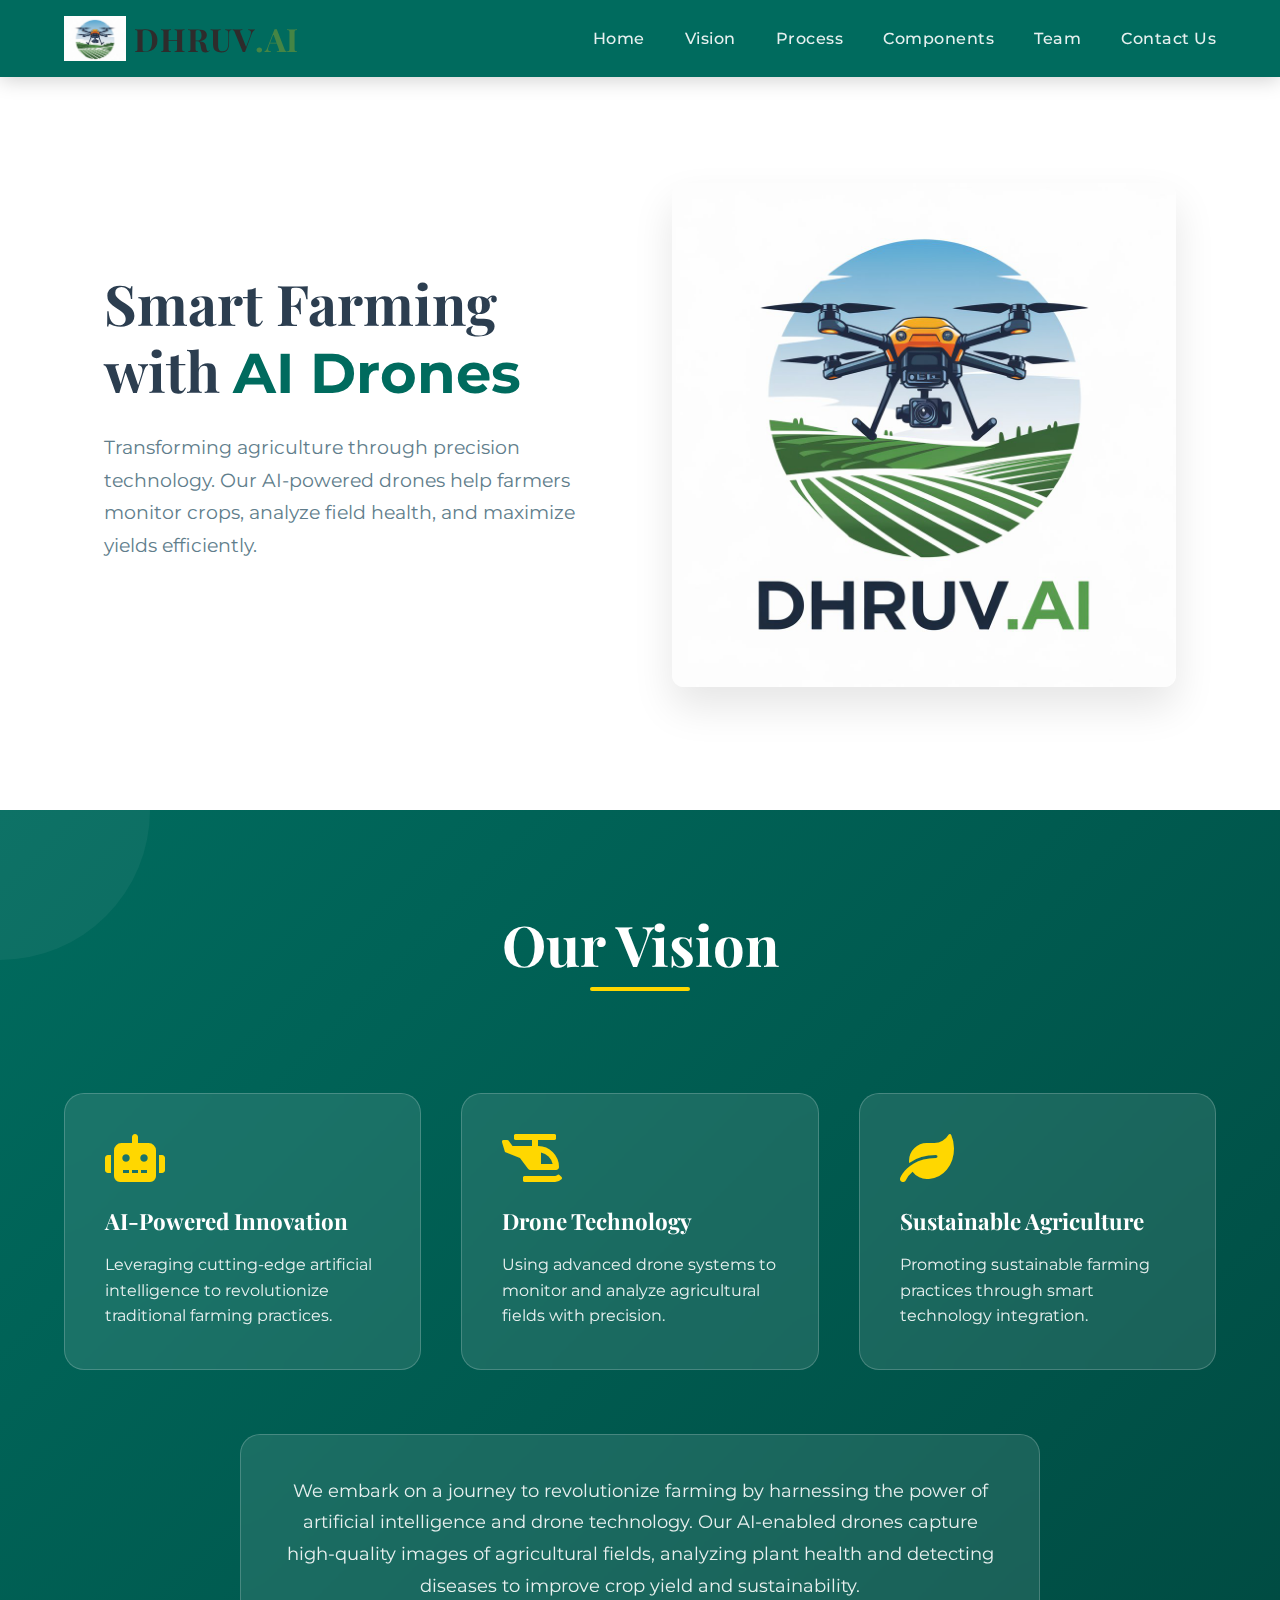
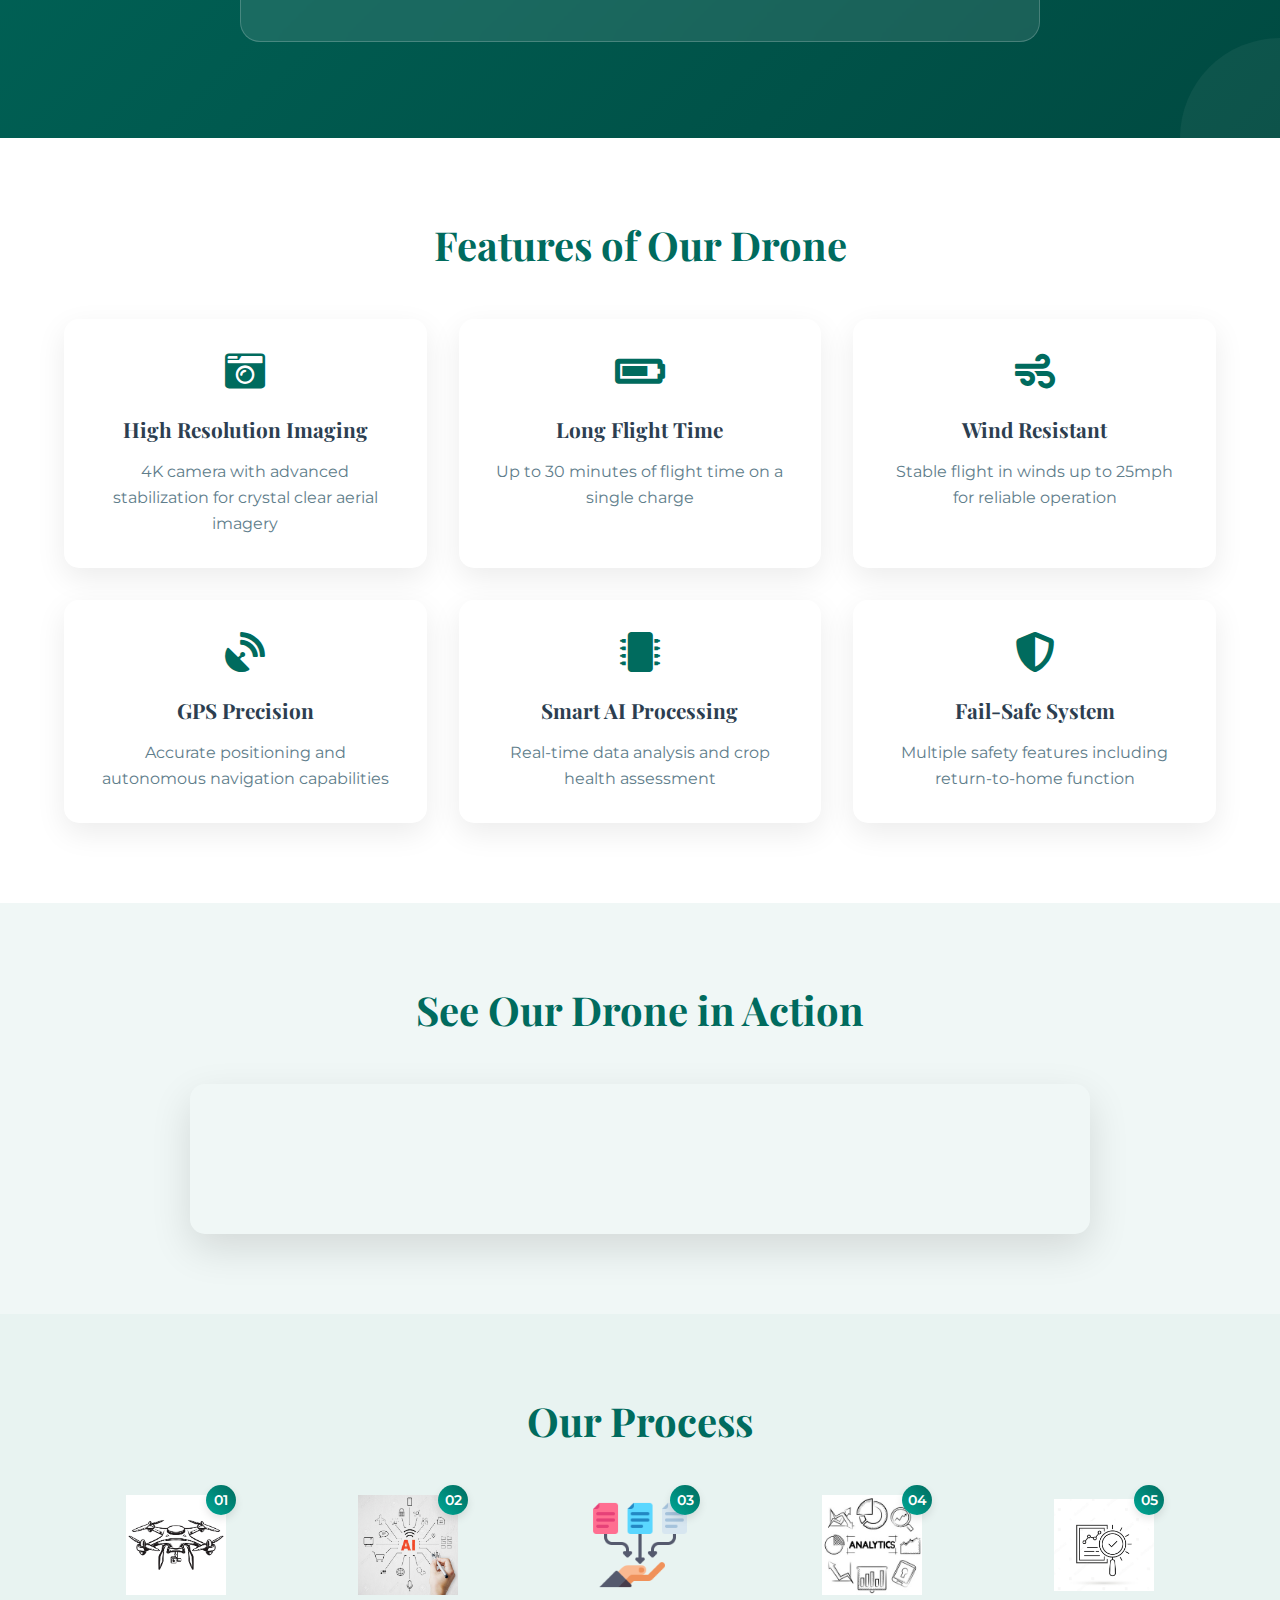
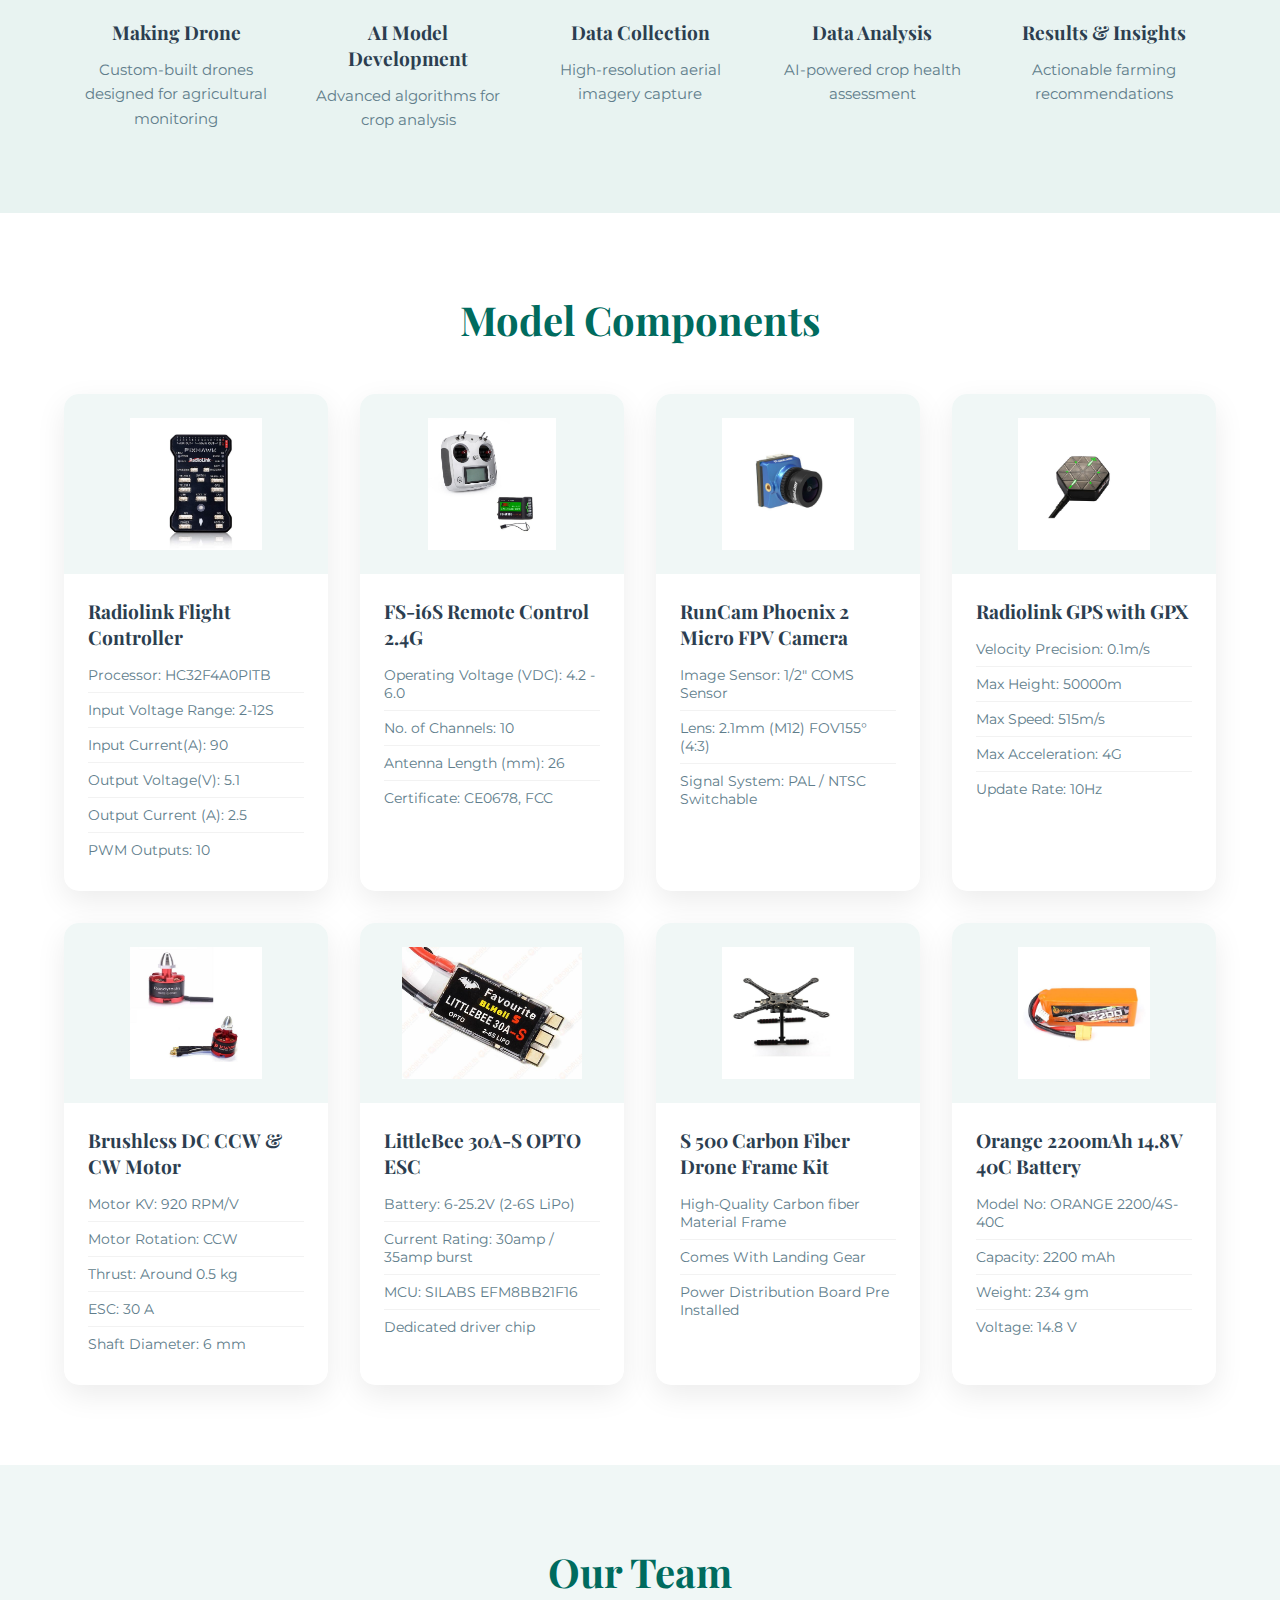
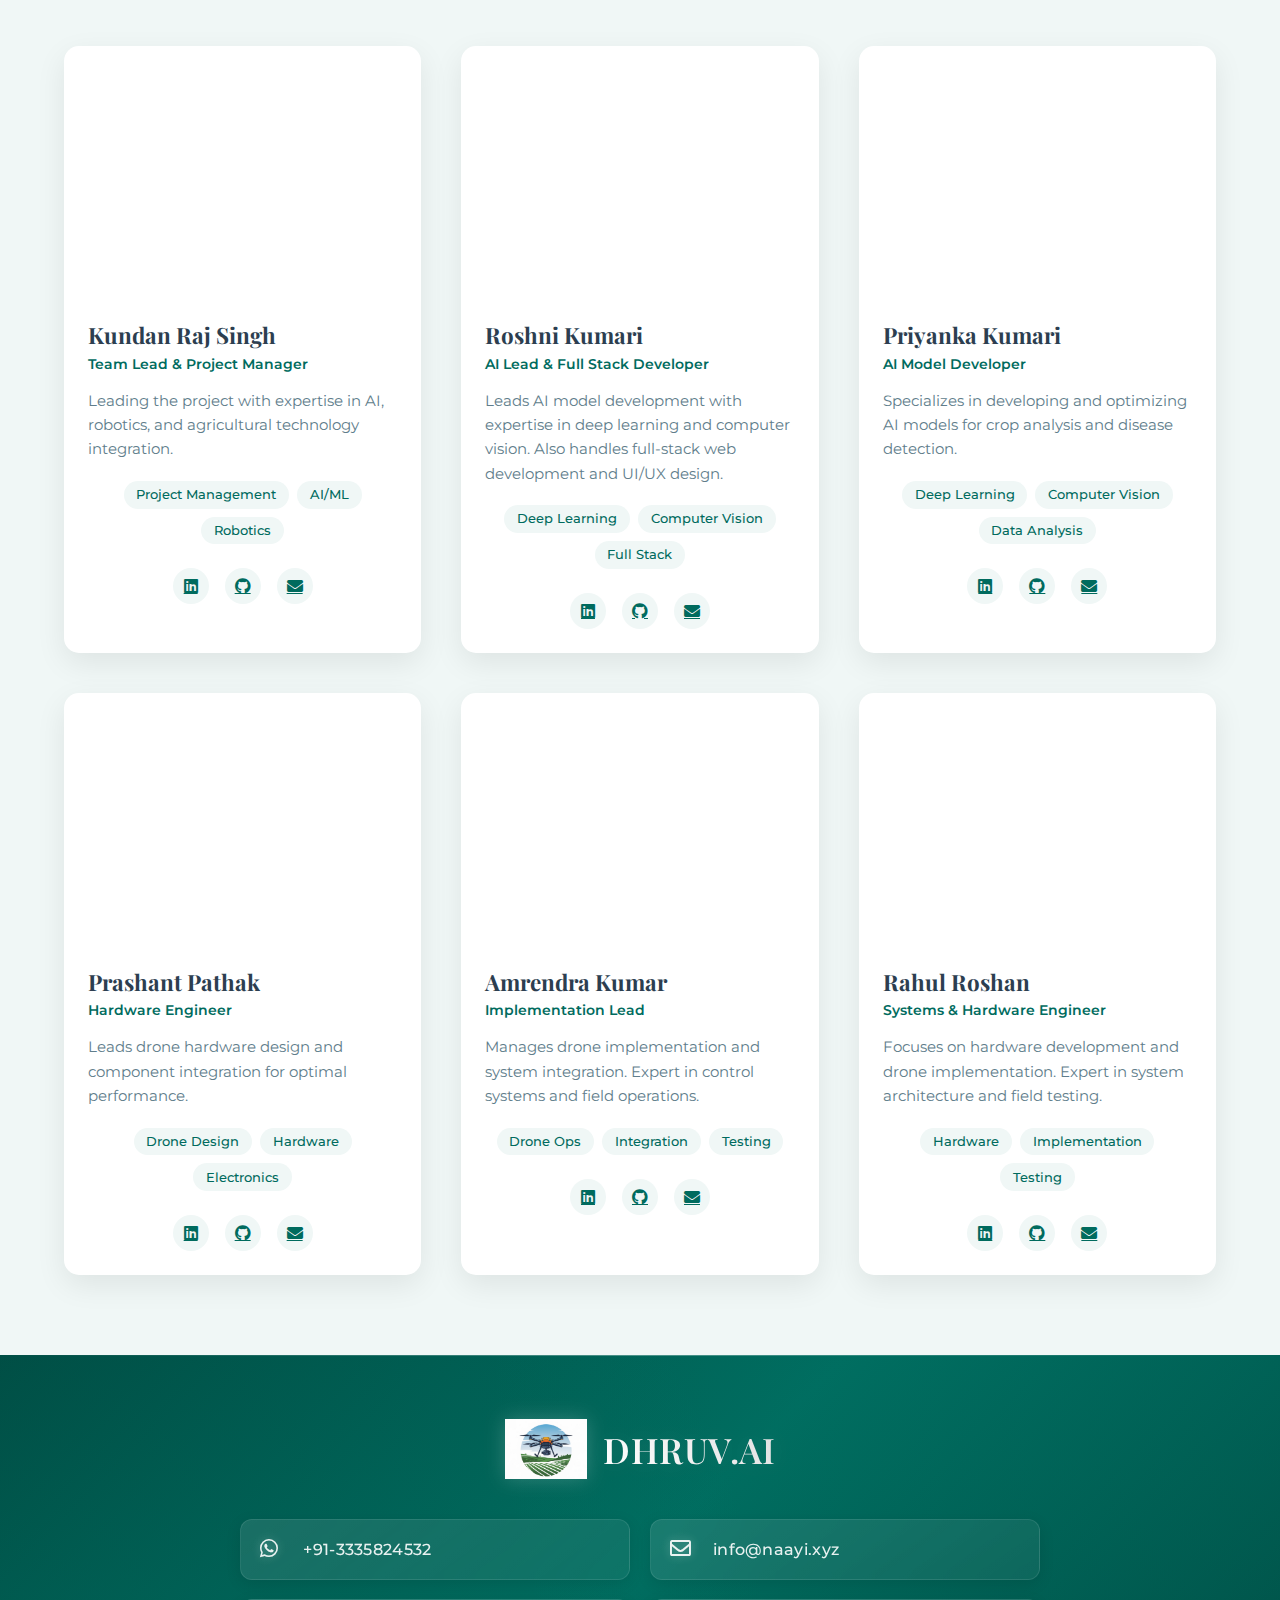
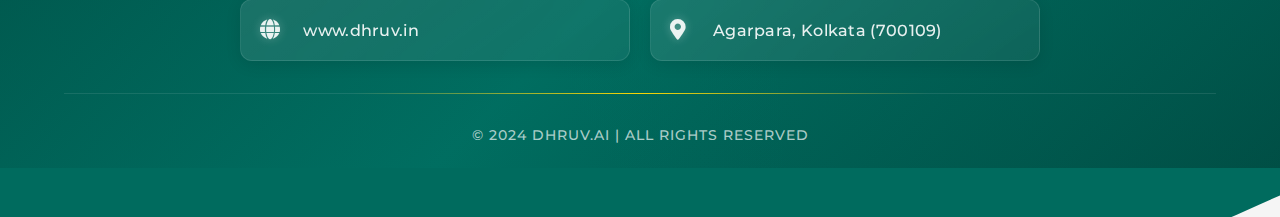
==== index.html @ 99c537bb "BigBang" ====
<!DOCTYPE html>
<html lang="en">
<head>
    <meta charset="UTF-8">
    <meta name="viewport" content="width=device-width, initial-scale=1.0, maximum-scale=1.0, user-scalable=no">
    <title>DHRUV.AI - Agricultural Drone Solutions</title>
    <link href="https://fonts.googleapis.com/css2?family=Montserrat:wght@300;400;500;600;700&family=Playfair+Display:wght@400;500;600;700&display=swap" rel="stylesheet">
    <link rel="stylesheet" href="https://cdnjs.cloudflare.com/ajax/libs/font-awesome/5.15.4/css/all.min.css">
    <link rel="stylesheet" href="style.css">
</head>
<body>  
    <nav class="navbar">
        <div class="nav-container">
            <div class="nav-logo">
                <img src="assets/images/logoDhruvai.png" alt="DHRUV.AI Logo">
                <div class="logo-text">
                    <span class="dhruv">DHRUV</span><span class="ai">.AI</span>
                </div>
            </div>
            
            <button class="menu-btn" onclick="toggleMenu()">
                <i class="fas fa-bars"></i>
            </button>
            
            <div class="nav-links" id="navLinks">
                <a href="#home" class="nav-item">Home</a>
                <a href="#vision" class="nav-item">Vision</a>
                <a href="#process" class="nav-item">Process</a>
                <a href="#components" class="nav-item">Components</a>
                <a href="#team" class="nav-item">Team</a>
                <a href="#footer" class="nav-item">Contact Us</a>
            </div>
        </div>
    </nav>

    <section class="hero-section" id="home">
        <div class="hero-container">
            <div class="hero-content">
                <h1>Smart Farming with 
                    <span class="highlight">AI Drones</span>
                </h1>
                <p class="hero-description">
                    Transforming agriculture through precision technology. Our AI-powered drones help farmers monitor crops, analyze field health, and maximize yields efficiently.
                </p>
            </div>
            <div class="hero-image">
                <img src="assets/images/drone.jpeg" alt="Agricultural Drone" class="main-image">
            </div>
        </div>
    </section>

    <section class="intro-section" id="vision">
        <div class="vision-shapes">
            <div class="shape shape-1"></div>
            <div class="shape shape-2"></div>
        </div>
        <div class="vision-container">
            <div class="vision-content">
                <h2>Our Vision</h2>
                <div class="vision-grid">
                    <div class="vision-card">
                        <i class="fas fa-robot"></i>
                        <h3>AI-Powered Innovation</h3>
                        <p>Leveraging cutting-edge artificial intelligence to revolutionize traditional farming practices.</p>
                    </div>
                    <div class="vision-card">
                        <i class="fas fa-helicopter"></i>
                        <h3>Drone Technology</h3>
                        <p>Using advanced drone systems to monitor and analyze agricultural fields with precision.</p>
                    </div>
                    <div class="vision-card">
                        <i class="fas fa-leaf"></i>
                        <h3>Sustainable Agriculture</h3>
                        <p>Promoting sustainable farming practices through smart technology integration.</p>
                    </div>
                </div>
                <div class="vision-description">
                    <p>We embark on a journey to revolutionize farming by harnessing the power of artificial intelligence and drone technology. Our AI-enabled drones capture high-quality images of agricultural fields, analyzing plant health and detecting diseases to improve crop yield and sustainability.</p>
                </div>
            </div>
        </div>
    </section>

    <section class="features-section">
        <div class="features-container">
            <h2>Features of Our Drone</h2>
            <div class="features-grid">
                <div class="feature-card">
                    <i class="fas fa-camera-retro"></i>
                    <h3>High Resolution Imaging</h3>
                    <p>4K camera with advanced stabilization for crystal clear aerial imagery</p>
                </div>
                <div class="feature-card">
                    <i class="fas fa-battery-three-quarters"></i>
                    <h3>Long Flight Time</h3>
                    <p>Up to 30 minutes of flight time on a single charge</p>
                </div>
                <div class="feature-card">
                    <i class="fas fa-wind"></i>
                    <h3>Wind Resistant</h3>
                    <p>Stable flight in winds up to 25mph for reliable operation</p>
                </div>
                <div class="feature-card">
                    <i class="fas fa-satellite-dish"></i>
                    <h3>GPS Precision</h3>
                    <p>Accurate positioning and autonomous navigation capabilities</p>
                </div>
                <div class="feature-card">
                    <i class="fas fa-microchip"></i>
                    <h3>Smart AI Processing</h3>
                    <p>Real-time data analysis and crop health assessment</p>
                </div>
                <div class="feature-card">
                    <i class="fas fa-shield-alt"></i>
                    <h3>Fail-Safe System</h3>
                    <p>Multiple safety features including return-to-home function</p>
                </div>
            </div>
        </div>
        
    </section>

    <section class="video-section">
        <div class="video-container">
            <h2>See Our Drone in Action</h2>
            <div class="video-wrapper">
                <video autoplay muted loop playsinline poster="assets/drone-video.mp4">
                    <source src="assets/drone-video.mp4" type="video/mp4">
                    Your browser does not support the video tag.
                </video>
            </div>
        </div>
    </section>

    <section class="mission-section" id="process">
        <div class="process-container">
            <h2>Our Process</h2>
            <div class="workflow-container">
                <div class="workflow-item">
                    <div class="workflow-icon">
                        <img src="assets/images/droneProcess.png" alt="Making Drone">
                        <span class="step-number">01</span>
                    </div>
                    <h3>Making Drone</h3>
                    <p>Custom-built drones designed for agricultural monitoring</p>
                </div>
                <div class="workflow-item">
                    <div class="workflow-icon">
                        <img src="assets/images/Ai.png" alt="Making AI Model">
                        <span class="step-number">02</span>
                    </div>
                    <h3>AI Model Development</h3>
                    <p>Advanced algorithms for crop analysis</p>
                </div>
                <div class="workflow-item">
                    <div class="workflow-icon">
                        <img src="assets/images/data-collection.png" alt="Capturing Images">
                        <span class="step-number">03</span>
                    </div>
                    <h3>Data Collection</h3>
                    <p>High-resolution aerial imagery capture</p>
                </div>
                <div class="workflow-item">
                    <div class="workflow-icon">
                        <img src="assets/images/dataAnalasis.png" alt="Analysis">
                        <span class="step-number">04</span>
                    </div>
                    <h3>Data Analysis</h3>
                    <p>AI-powered crop health assessment</p>
                </div>
                <div class="workflow-item">
                    <div class="workflow-icon">
                        <img src="assets/images/resultt.png" alt="Results">
                        <span class="step-number">05</span>
                    </div>
                    <h3>Results & Insights</h3>
                    <p>Actionable farming recommendations</p>
                </div>
            </div>
        </div>
    </section>

    <section class="components-section" id="components">
        <h2>Model Components</h2>
        <div class="components-grid">
            <!-- Flight Controller -->
            <div class="component-card">
                <img src="assets/images/FlightController (2).png" alt="Radiolink Flight Controller">
                <h3>Radiolink Flight Controller</h3>
                <ul class="specs-list">
                    <li>Processor: HC32F4A0PITB</li>
                    <li>Input Voltage Range: 2-12S</li>
                    <li>Input Current(A): 90</li>
                    <li>Output Voltage(V): 5.1</li>
                    <li>Output Current (A): 2.5</li>
                    <li>PWM Outputs: 10</li>
                </ul>
            </div>

            <!-- Remote Control -->
            <div class="component-card">
                <img src="assets/images/remoteController.png" alt="FS-i6S Remote Control">
                <h3>FS-i6S Remote Control 2.4G</h3>
                <ul class="specs-list">
                    <li>Operating Voltage (VDC): 4.2 - 6.0</li>
                    <li>No. of Channels: 10</li>
                    <li>Antenna Length (mm): 26</li>
                    <li>Certificate: CE0678, FCC</li>
                </ul>
            </div>

            <!-- Camera -->
            <div class="component-card">
                <img src="assets/images/camera.png" alt="RunCam Phoenix 2">
                <h3>RunCam Phoenix 2 Micro FPV Camera</h3>
                <ul class="specs-list">
                    <li>Image Sensor: 1/2" COMS Sensor</li>
                    <li>Lens: 2.1mm (M12) FOV155° (4:3)</li>
                    <li>Signal System: PAL / NTSC Switchable</li>
                </ul>
            </div>

            <!-- GPS Module -->
            <div class="component-card">
                <img src="assets/images/GPS.png" alt="Radiolink GPS">
                <h3>Radiolink GPS with GPX</h3>
                <ul class="specs-list">
                    <li>Velocity Precision: 0.1m/s</li>
                    <li>Max Height: 50000m</li>
                    <li>Max Speed: 515m/s</li>
                    <li>Max Acceleration: 4G</li>
                    <li>Update Rate: 10Hz</li>
                </ul>
            </div>

            <!-- Motors -->
            <div class="component-card">
                <img src="assets/images/motor.png" alt="Brushless DC Motor">
                <h3>Brushless DC CCW & CW Motor</h3>
                <ul class="specs-list">
                    <li>Motor KV: 920 RPM/V</li>
                    <li>Motor Rotation: CCW</li>
                    <li>Thrust: Around 0.5 kg</li>
                    <li>ESC: 30 A</li>
                    <li>Shaft Diameter: 6 mm</li>
                </ul>
            </div>

            <!-- ESC -->
            <div class="component-card">
                <img src="assets/images/esc.png" alt="LittleBee ESC">
                <h3>LittleBee 30A-S OPTO ESC</h3>
                <ul class="specs-list">
                    <li>Battery: 6-25.2V (2-6S LiPo)</li>
                    <li>Current Rating: 30amp / 35amp burst</li>
                    <li>MCU: SILABS EFM8BB21F16</li>
                    <li>Dedicated driver chip</li>
                </ul>
            </div>

            <!-- Frame -->
            <div class="component-card">
                <img src="assets/images/frame.png" alt="S 500 Frame">
                <h3>S 500 Carbon Fiber Drone Frame Kit</h3>
                <ul class="specs-list">
                    <li>High-Quality Carbon fiber Material Frame</li>
                    <li>Comes With Landing Gear</li>
                    <li>Power Distribution Board Pre Installed</li>
                </ul>
            </div>

            <!-- Battery -->
            <div class="component-card">
                <img src="assets/images/battery.png" alt="Orange Battery">
                <h3>Orange 2200mAh 14.8V 40C Battery</h3>
                <ul class="specs-list">
                    <li>Model No: ORANGE 2200/4S-40C</li>
                    <li>Capacity: 2200 mAh</li>
                    <li>Weight: 234 gm</li>
                    <li>Voltage: 14.8 V</li>
                </ul>
            </div>
        </div>
    </section>

    <section class="team-section" id="team">
        <h2>Our Team</h2>
        <div class="team-grid">
            <!-- Team members data -->
            <script>
                const teamMembers = [
                    {
                        name: "Kundan Raj Singh",
                        role: "Team Lead & Project Manager",
                        desc: "Leading the project with expertise in AI, robotics, and agricultural technology integration.",
                        skills: ["Project Management", "AI/ML", "Robotics"],
                        image: "member1.jpg",
                        social: {
                            linkedin: "kundan-raj-singh-714015283",
                            github: "kundanrs",
                            email: "kundansingh.iitm@gmail.com"
                        }
                    },
                    {
                        name: "Roshni Kumari",
                        role: "AI Lead & Full Stack Developer",
                        desc: "Leads AI model development with expertise in deep learning and computer vision. Also handles full-stack web development and UI/UX design.",
                        skills: ["Deep Learning", "Computer Vision", "Full Stack"],
                        image: "member2.jpeg",
                        social: {
                            linkedin: "roshni-sah-6336bb2a7",
                            github: "Roshni-Sah",
                            email: "dev.roshnisah@gmail.com"
                        }
                    },
                    {
                        name: "Priyanka Kumari",
                        role: "AI Model Developer",
                        desc: "Specializes in developing and optimizing AI models for crop analysis and disease detection.",
                        skills: ["Deep Learning", "Computer Vision", "Data Analysis"],
                        image: "member3.jpeg",
                        social: {
                            linkedin: "priyanka-kumari-3861b4327",
                            github: "priyankakumari0203",
                            email: "priyanka.kumari020305@gmail.com"
                        }
                    },
                    {
                        name: "Prashant Pathak",
                        role: "Hardware Engineer",
                        desc: "Leads drone hardware design and component integration for optimal performance.",
                        skills: ["Drone Design", "Hardware", "Electronics"],
                        image: "member4.jpg",
                        social: {
                            linkedin: "prashant-pathak-7ab88931b",
                            github: "prashantpathak4",
                            email: "prashant10grd@gmail.com"
                        }
                    },
                    {
                        name: "Amrendra Kumar",
                        role: "Implementation Lead",
                        desc: "Manages drone implementation and system integration. Expert in control systems and field operations.",
                        skills: ["Drone Ops", "Integration", "Testing"],
                        image: "member5.jpg",
                        social: {
                            linkedin: "amrendra-kumar-931b6831b",
                            github: "Amrendrakumar10",
                            email: "kumaramrendra.300g@gmail.com"
                        }
                    },
                    {
                        name: "Rahul Roshan",
                        role: "Systems & Hardware Engineer",
                        desc: "Focuses on hardware development and drone implementation. Expert in system architecture and field testing.",
                        skills: ["Hardware", "Implementation", "Testing"],
                        image: "member6.jpg",
                        social: {
                            linkedin: "rahul-roshan-rr",
                            github: "r-roshan1001",
                            email: "rahulroshan.10012005@gmail.com"
                        }
                    }
                ];

                // Generate team member cards
                const teamGrid = document.querySelector('.team-grid');
                teamMembers.forEach(member => {
                    const card = document.createElement('div');
                    card.className = 'team-card';
                    card.innerHTML = `
                        <div class="member-image">
                            <img src="assets/members/${member.image}" alt="${member.name}" loading="lazy">
                        </div>
                        <h3>${member.name}</h3>
                        <p class="role">${member.role}</p>
                        <p class="member-desc">${member.desc}</p>
                        <div class="member-skills">
                            ${member.skills.map(skill => `<span class="skill-tag">${skill}</span>`).join('')}
                        </div>
                        <div class="social-links">
                            <a href="https://www.linkedin.com/in/${member.social.linkedin}" class="social-link" target="_blank">
                                <i class="fab fa-linkedin"></i>
                            </a>
                            <a href="https://github.com/${member.social.github}" class="social-link" target="_blank">
                                <i class="fab fa-github"></i>
                            </a>
                            <a href="${member.social.email}" class="social-link email-link" target="_blank">
                                <i class="fas fa-envelope"></i>
                            </a>
                        </div>
                    `;
                    teamGrid.appendChild(card);
                });
            </script>
        </div>
    </section>

    <footer class="footer" id="footer">
        <div class="footer-content">
            <div class="footer-section">
                <div class="footer-logo-section">
                    <img src="assets/images/logoDhruvai.png" alt="DHRUV.AI Logo" class="footer-logo">
                    <h3>DHRUV.AI</h3>
                </div>
                <div class="contact-info-footer">
                    <a href="https://wa.me/913335824532" class="info-item" target="_blank">
                        <i class="fab fa-whatsapp"></i>
                        <p>+91-3335824532</p>
                    </a>
                    <a href="mailto:info@dhruv.xyz" class="info-item">
                        <i class="far fa-envelope"></i>
                        <p>info@naayi.xyz</p>
                    </a>
                    <a href="https://www.dhruv.ai" class="info-item" target="_blank">
                        <i class="fas fa-globe"></i>
                        <p>www.dhruv.in</p>
                    </a>
                    <a href="https://maps.google.com/?q=Agarpara,kolkata" class="info-item" target="_blank">
                        <i class="fas fa-map-marker-alt"></i>
                        <p>Agarpara, Kolkata (700109)</p>
                    </a>
                </div>
            </div>
        </div>
        <div class="footer-bottom">
            <p>© 2024 DHRUV.AI | All Rights Reserved</p>
        </div>
    </footer>

    <!-- Add wave separators between sections -->
    <div class="section-wave"></div>

    <script>
        // Utility functions
        const $ = selector => document.querySelector(selector);
        const $$ = selector => document.querySelectorAll(selector);

        // Toggle menu functionality
        function toggleMenu() {
            const navLinks = $('#navLinks');
            const menuBtn = $('.menu-btn i');
            
            navLinks.classList.toggle('active');
            menuBtn.classList.toggle('fa-bars');
            menuBtn.classList.toggle('fa-times');
            
            document.body.style.overflow = navLinks.classList.contains('active') ? 'hidden' : '';
        }

        // Event listeners
        document.addEventListener('DOMContentLoaded', () => {
            // Initialize animations for features section
            const featuresContainer = $('.features-container');
            if (featuresContainer) {
                // Add animation class after a short delay to ensure proper rendering
                setTimeout(() => {
                    featuresContainer.classList.add('animate');
                    // Force a reflow
                    void featuresContainer.offsetWidth;
                    // Add visible class if in viewport
                    if (isElementInViewport(featuresContainer)) {
                        featuresContainer.classList.add('visible');
                    }
                }, 100);
            }

            // Intersection Observer for animations
            const observerOptions = {
                threshold: 0.1,
                rootMargin: '0px 0px -50px 0px'
            };

            const observer = new IntersectionObserver(entries => {
                entries.forEach(entry => {
                    if (entry.isIntersecting) {
                        entry.target.classList.add('visible');
                    }
                });
            }, observerOptions);

            // Observe features container for animation
            if (featuresContainer) {
                observer.observe(featuresContainer);
            }

            // Observe other elements for animation
            $$('.component-card, .team-card, .process-item, .vision-card, .video-container').forEach(el => {
                observer.observe(el);
            });

            // Helper function to check if element is in viewport
            function isElementInViewport(el) {
                const rect = el.getBoundingClientRect();
                return (
                    rect.top >= 0 &&
                    rect.left >= 0 &&
                    rect.bottom <= (window.innerHeight || document.documentElement.clientHeight) &&
                    rect.right <= (window.innerWidth || document.documentElement.clientWidth)
                );
            }

            // Close menu when clicking outside
            document.addEventListener('click', (e) => {
                const navLinks = $('#navLinks');
                const menuBtn = $('.menu-btn');
                
                if (!navLinks.contains(e.target) && !menuBtn.contains(e.target)) {
                    navLinks.classList.remove('active');
                    $('.menu-btn i').className = 'fas fa-bars';
                    document.body.style.overflow = '';
                }
            });

            // Handle window resize
            window.addEventListener('resize', () => {
                if (window.innerWidth > 765) {
                    $('#navLinks').classList.remove('active');
                    $('.menu-btn i').className = 'fas fa-bars';
                    document.body.style.overflow = '';
                }
            });

            // Smooth scrolling
            $$('a[href^="#"]').forEach(anchor => {
                anchor.addEventListener('click', e => {
                    e.preventDefault();
                    $(anchor.getAttribute('href')).scrollIntoView({behavior: 'smooth'});
                    if ($('#navLinks').classList.contains('active')) {
                        toggleMenu();
                    }
                });
            });

            // Image lazy loading
            const imageObserver = new IntersectionObserver(entries => {
                entries.forEach(entry => {
                    if (entry.isIntersecting) {
                        const img = entry.target;
                        if (img.dataset.src) {
                            img.src = img.dataset.src;
                            img.removeAttribute('data-src');
                            img.onload = () => {
                                img.style.opacity = '1';
                                img.parentElement.classList.add('loaded');
                            };
                        }
                        imageObserver.unobserve(img);
                    }
                });
            }, {
                threshold: 0.1,
                rootMargin: '50px'
            });

            $$('img[data-src]').forEach(img => imageObserver.observe(img));

            // Handle image errors
            $$('.member-image img').forEach(img => {
                img.addEventListener('error', () => {
                    const initials = img.alt.split(' ')
                        .map(word => word[0])
                        .join('')
                        .toUpperCase();
                    
                    const fallback = document.createElement('span');
                    fallback.className = 'fallback-initials';
                    fallback.textContent = initials;
                    
                    img.parentElement.appendChild(fallback);
                });
            });

            // Mobile process section handling
            if (window.innerWidth <= 768) {
                const processGrid = $('.process-grid');
                if (processGrid) {
                    const items = $$('.process-item');
                    const dotsContainer = document.createElement('div');
                    dotsContainer.className = 'progress-dots';
                    
                    items.forEach((_, index) => {
                        const dot = document.createElement('div');
                        dot.className = `dot${index === 0 ? ' active' : ''}`;
                        dotsContainer.appendChild(dot);
                    });
                    
                    processGrid.parentElement.appendChild(dotsContainer);
                    
                    let startX, scrollLeft;
                    
                    processGrid.addEventListener('touchstart', e => {
                        startX = e.touches[0].pageX - processGrid.offsetLeft;
                        scrollLeft = processGrid.scrollLeft;
                    }, {passive: true});
                    
                    processGrid.addEventListener('touchmove', e => {
                        if (!startX) return;
                        const x = e.touches[0].pageX - processGrid.offsetLeft;
                        processGrid.scrollLeft = scrollLeft - (x - startX);
                    }, {passive: true});
                    
                    processGrid.addEventListener('touchend', () => {
                        startX = null;
                        const itemWidth = items[0].offsetWidth + 16;
                        const targetIndex = Math.round(processGrid.scrollLeft / itemWidth);
                        processGrid.scrollTo({
                            left: targetIndex * itemWidth,
                            behavior: 'smooth'
                        });
                        
                        $$('.dot').forEach((dot, index) => {
                            dot.classList.toggle('active', index === targetIndex);
                        });
                        
                        items.forEach((item, index) => {
                            item.classList.toggle('active', index === targetIndex);
                        });
                    });
                }
            }
        });

        // Optimize scroll performance
        let ticking = false;
        window.addEventListener('scroll', () => {
            if (!ticking) {
                window.requestAnimationFrame(() => {
                    // Scroll-based updates here
                    ticking = false;
                });
                ticking = true;
            }
        });
    </script>
</body>
</html>
---- style.css ----
/* Base Styles */
* {
    margin: 0;
    padding: 0;
    box-sizing: border-box;
    font-family: 'Montserrat', sans-serif;
}

h1, h2, h3, .nav-logo span {
    font-family: 'Playfair Display', serif;
}

body {
    background-color: #f5f5f5;
    overflow-x: hidden;
    width: 100%;
}

:root {
    --primary: #006B5E;
    --primary-light: #00A896;
    --primary-dark: #004a41;
    --accent: #FFD700;
    --text-dark: #2C3E50;
    --text-light: #607D8B;
    --white: #ffffff;
    --off-white: #f8f9fa;
    --section-bg-1: #f0f7f6; /* Light mint */
    --section-bg-2: #ffffff; /* White */
    --section-bg-3: #e8f3f1; /* Lighter mint */
    --gradient-1: linear-gradient(135deg, #006B5E, #004a41);
    --gradient-2: linear-gradient(45deg, #00A896, #006B5E);
    --shadow-soft: 0 10px 30px rgba(0,0,0,0.08);
    --shadow-strong: 0 15px 40px rgba(0,0,0,0.12);
}

/* Navigation */
.navbar {
    background-color: #006B5E;
    backdrop-filter: blur(10px);
    position: fixed;
    width: 100%;
    top: 0;
    z-index: 1000;
    box-shadow: 0 2px 20px rgba(0,0,0,0.2);
}

.nav-container {
    max-width: 1400px;
    margin: 0 auto;
    padding: 1rem 5%;
    display: flex;
    justify-content: space-between;
    align-items: center;
}

.nav-logo {
    display: flex;
    align-items: center;
    gap: 0.5rem;
}

.nav-logo img {
    height: 45px;
    transition: transform 0.3s ease;
}

.logo-text {
    display: flex;
    align-items: center;
}

.logo-text .dhruv {
    color: #2e2c2c;
    font-size: 2rem;
    font-weight: 700;
    letter-spacing: 1px;
}

.logo-text .ai {
    color: rgb(69, 133, 69);
    font-size: 2rem;
    font-weight: 700;
    letter-spacing: 1px;
}

.nav-logo:hover img {
    transform: scale(1.05);
}

.nav-logo span {
    -webkit-background-clip: initial;
    -webkit-text-fill-color: initial;
}

.nav-links {
    display: flex;
    gap: 2.5rem;
    align-items: center;
}

.nav-item {
    text-decoration: none;
    color: rgba(255, 255, 255, 0.9);
    font-weight: 500;
    font-size: 1rem;
    letter-spacing: 0.5px;
    padding: 0.5rem 0;
    position: relative;
    transition: color 0.3s ease;
}

.nav-item::after {
    content: '';
    position: absolute;
    width: 0;
    height: 2px;
    bottom: 0;
    left: 0;
    background: var(--gradient-2);
    transition: width 0.3s ease;
}

.nav-item:hover {
    color: white;
}

.nav-item:hover::after {
    width: 100%;
}

.nav-contact {
    text-decoration: none;
    padding: 0.8rem 1.5rem;
    background: rgba(255, 255, 255, 0.15);
    color: white;
    border-radius: 25px;
    font-weight: 500;
    letter-spacing: 0.5px;
    transition: all 0.3s ease;
    border: 1px solid rgba(255, 255, 255, 0.25);
}

.nav-contact:hover {
    background: rgba(255, 255, 255, 0.2);
}

.menu-btn {
    display: none;
    background: none;
    border: none;
    font-size: 1.5rem;
    cursor: pointer;
    color: white;
    padding: 0.5rem;
    border-radius: 8px;
    transition: background-color 0.3s;
}

/* Hero Section */
.hero-section {
    min-height: 90vh;
    background: var(--section-bg-2);
    padding: 120px 0 60px;
    display: flex;
    align-items: center;
}

.hero-container {
    max-width: 1200px;
    margin: 0 auto;
    padding: 0 5%;
    display: flex;
    align-items: center;
    gap: 4rem;
}

.hero-content {
    flex: 1;
}

.hero-content h1 {
    font-size: 3.5rem;
    color: var(--text-dark);
    line-height: 1.2;
    margin-bottom: 1.5rem;
}

.highlight {
    color: var(--primary);
    position: relative;
}

.hero-description {
    font-size: 1.2rem;
    color: var(--text-light);
    line-height: 1.7;
    margin-bottom: 2.5rem;
    max-width: 600px;
}

.cta-button {
    display: inline-block;
    padding: 1rem 2.5rem;
    background: var(--primary);
    color: white;
    text-decoration: none;
    border-radius: 8px;
    font-weight: 500;
    transition: all 0.3s ease;
}

.cta-button:hover {
    background: var(--primary-light);
    transform: translateY(-2px);
}

.hero-image {
    flex: 1;
    display: flex;
    justify-content: center;
}

.main-image {
    max-width: 100%;
    height: auto;
    border-radius: 12px;
    box-shadow: 0 20px 40px rgba(0,0,0,0.1);
}

/* Vision Section */
.intro-section {
    padding: 6rem 5%;
    background: var(--gradient-1);
    color: white;
    position: relative;
    overflow: hidden;
}

.vision-container {
    max-width: 1200px;
    margin: 0 auto;
    position: relative;
    z-index: 2;
}

.vision-content h2 {
    font-size: 3.5rem;
    text-align: center;
    margin-bottom: 3rem;
    position: relative;
    display: inline-block;
    width: 100%;
}

.vision-content h2::after {
    content: '';
    position: absolute;
    bottom: -10px;
    left: 50%;
    transform: translateX(-50%);
    width: 100px;
    height: 4px;
    background: var(--accent);
    border-radius: 2px;
}

.vision-grid {
    display: grid;
    grid-template-columns: repeat(3, 1fr);
    gap: 2.5rem;
    margin: 4rem 0;
}

.vision-card {
    background: rgba(255, 255, 255, 0.1);
    padding: 2.5rem;
    border-radius: 20px;
    backdrop-filter: blur(10px);
    border: 1px solid rgba(255, 255, 255, 0.2);
    transition: all 0.3s ease;
}

.vision-card:hover {
    transform: translateY(-10px);
    background: rgba(255, 255, 255, 0.15);
}

.vision-card i {
    font-size: 3rem;
    color: var(--accent);
    margin-bottom: 1.5rem;
}

.vision-card h3 {
    color: white;
    font-size: 1.4rem;
    margin-bottom: 1rem;
}

.vision-card p {
    color: rgba(255, 255, 255, 0.9);
    line-height: 1.6;
}

.vision-description {
    max-width: 800px;
    margin: 4rem auto 0;
    padding: 2.5rem;
    background: rgba(255, 255, 255, 0.1);
    border-radius: 20px;
    text-align: center;
    backdrop-filter: blur(10px);
    border: 1px solid rgba(255, 255, 255, 0.2);
}

.vision-description p {
    color: rgba(255, 255, 255, 0.9);
    font-size: 1.1rem;
    line-height: 1.8;
}

.vision-shapes {
    position: absolute;
    top: 0;
    left: 0;
    width: 100%;
    height: 100%;
    overflow: hidden;
    pointer-events: none;
}

.shape {
    position: absolute;
    background: rgba(255, 255, 255, 0.05);
    border-radius: 50%;
}

.shape-1 {
    width: 300px;
    height: 300px;
    top: -150px;
    left: -150px;
}

.shape-2 {
    width: 200px;
    height: 200px;
    bottom: -100px;
    right: -100px;
}

/* Features Section */
.features-section {
    padding: 5rem 5%;
    background: var(--section-bg-2);
}

.features-container {
    max-width: 1200px;
    margin: 0 auto;
    text-align: center;
}

.features-container h2 {
    color: var(--primary);
    margin-bottom: 3rem;
    font-size: 2.5rem;
}

.features-grid {
    display: grid;
    grid-template-columns: repeat(3, 1fr);
    gap: 2rem;
}

.feature-card {
    background: white;
    padding: 2rem;
    border-radius: 15px;
    box-shadow: var(--shadow-soft);
    transition: all 0.3s ease;
}

.feature-card:hover {
    transform: translateY(-10px);
    box-shadow: var(--shadow-strong);
}

.feature-card i {
    font-size: 2.5rem;
    color: var(--primary);
    margin-bottom: 1.5rem;
}

.feature-card h3 {
    color: var(--text-dark);
    font-size: 1.3rem;
    margin-bottom: 1rem;
}

.feature-card p {
    color: var(--text-light);
    line-height: 1.6;
}

/* Video Section */
.video-section {
    padding: 5rem 5%;
    background: var(--section-bg-1);
}

.video-container {
    max-width: 1200px;
    margin: 0 auto;
    text-align: center;
}

.video-container h2 {
    color: var(--primary);
    margin-bottom: 3rem;
    font-size: 2.5rem;
}

.video-wrapper {
    width: 100%;
    max-width: 900px;
    margin: 0 auto;
    border-radius: 15px;
    overflow: hidden;
    box-shadow: var(--shadow-strong);
}

.video-wrapper video {
    width: 100%;
    display: block;
}

/* Process Section */
.mission-section {
    padding: 5rem 5%;
    background: var(--section-bg-3);
}

.process-container {
    max-width: 1200px;
    margin: 0 auto;
    text-align: center;
}

.process-container h2 {
    color: var(--primary);
    margin-bottom: 3rem;
    font-size: 2.5rem;
}

.workflow-container {
    display: flex;
    justify-content: center;
    flex-wrap: wrap;
    gap: 2rem;
}

.workflow-item {
    flex: 0 1 200px;
    text-align: center;
    position: relative;
}

.workflow-icon {
    position: relative;
    width: 100px;
    height: 100px;
    margin: 0 auto 1.5rem;
}

.workflow-icon img {
    width: 100%;
    height: 100%;
    object-fit: contain;
    transition: transform 0.3s ease;
}

.workflow-item:hover .workflow-icon img {
    transform: scale(1.1);
}

.step-number {
    position: absolute;
    top: -10px;
    right: -10px;
    width: 30px;
    height: 30px;
    background: var(--gradient-2);
    color: white;
    border-radius: 50%;
    display: flex;
    align-items: center;
    justify-content: center;
    font-weight: 600;
    font-size: 0.9rem;
    box-shadow: 0 4px 8px rgba(0,0,0,0.1);
}

.workflow-item h3 {
    color: var(--text-dark);
    font-size: 1.2rem;
    margin-bottom: 0.8rem;
}

.workflow-item p {
    color: var(--text-light);
    font-size: 0.95rem;
    line-height: 1.6;
}

/* Components Section */
.components-section {
    padding: 5rem 5%;
    background: var(--section-bg-2);
}

.components-container {
    max-width: 1200px;
    margin: 0 auto;
    text-align: center;
}

.components-section h2 {
    color: var(--primary);
    margin-bottom: 3rem;
    font-size: 2.5rem;
    text-align: center;
}

.components-intro {
    max-width: 800px;
    margin: 0 auto 3rem;
    color: var(--text-light);
    font-size: 1.1rem;
    line-height: 1.7;
}

.components-grid {
    display: grid;
    grid-template-columns: repeat(4, 1fr);
    gap: 2rem;
}

.component-card {
    background: white;
    border-radius: 15px;
    overflow: hidden;
    box-shadow: var(--shadow-soft);
    transition: all 0.3s ease;
    height: 100%;
    display: flex;
    flex-direction: column;
}

.component-card:hover {
    transform: translateY(-10px);
    box-shadow: var(--shadow-strong);
}

.component-card img {
    width: 100%;
    height: 180px;
    object-fit: contain;
    background: var(--section-bg-1);
    padding: 1.5rem;
}

.component-card h3 {
    color: var(--text-dark);
    font-size: 1.2rem;
    padding: 1.5rem 1.5rem 0.5rem;
    margin: 0;
}

.specs-list {
    list-style: none;
    padding: 0 1.5rem 1.5rem;
    margin: 0;
    flex-grow: 1;
}

.specs-list li {
    color: var(--text-light);
    font-size: 0.9rem;
    padding: 0.5rem 0;
    border-bottom: 1px solid rgba(0,0,0,0.05);
    text-align: left;
}

.specs-list li:last-child {
    border-bottom: none;
}

/* Team Section */
.team-section {
    padding: 5rem 5%;
    background: var(--section-bg-1);
}

.team-container {
    max-width: 1200px;
    margin: 0 auto;
    text-align: center;
}

.team-section h2 {
    color: var(--primary);
    margin-bottom: 3rem;
    font-size: 2.5rem;
    text-align: center;
}

.team-intro {
    max-width: 800px;
    margin: 0 auto 3rem;
    color: var(--text-light);
    font-size: 1.1rem;
    line-height: 1.7;
}

.team-grid {
    display: grid;
    grid-template-columns: repeat(3, 1fr);
    gap: 2.5rem;
}

.team-card {
    background: white;
    border-radius: 15px;
    overflow: hidden;
    box-shadow: var(--shadow-soft);
    transition: all 0.3s ease;
}

.team-card:hover {
    transform: translateY(-10px);
    box-shadow: var(--shadow-strong);
}

.member-image {
    width: 100%;
    height: 250px;
    overflow: hidden;
    position: relative;
}

.member-image img {
    width: 100%;
    height: 100%;
    object-fit: contain;
    object-position: top center;
    transition: transform 0.5s ease;
}

.team-card:hover .member-image img {
    transform: scale(1.05);
}

.fallback-initials {
    position: absolute;
    top: 0;
    left: 0;
    width: 100%;
    height: 100%;
    display: flex;
    align-items: center;
    justify-content: center;
    background: var(--primary-light);
    color: white;
    font-size: 3rem;
    font-weight: 600;
}

.team-card h3 {
    color: var(--text-dark);
    font-size: 1.4rem;
    margin: 1.5rem 0 0.3rem;
    padding: 0 1.5rem;
}

.role {
    color: var(--primary);
    font-weight: 600;
    font-size: 0.9rem;
    margin-bottom: 1rem;
    padding: 0 1.5rem;
}

.member-desc {
    color: var(--text-light);
    font-size: 0.95rem;
    line-height: 1.6;
    padding: 0 1.5rem;
    margin-bottom: 1.2rem;
}

.member-skills {
    display: flex;
    flex-wrap: wrap;
    gap: 0.5rem;
    padding: 0 1.5rem;
    margin-bottom: 1.5rem;
    justify-content: center;
}

.skill-tag {
    background: var(--section-bg-1);
    color: var(--primary);
    font-size: 0.8rem;
    padding: 0.4rem 0.8rem;
    border-radius: 20px;
    font-weight: 500;
}

.social-links {
    display: flex;
    justify-content: center;
    gap: 1rem;
    padding: 0 1.5rem 1.5rem;
}

.social-link {
    width: 36px;
    height: 36px;
    border-radius: 50%;
    background: var(--section-bg-1);
    color: var(--primary);
    display: flex;
    align-items: center;
    justify-content: center;
    transition: all 0.3s ease;
}

.social-link:hover {
    background: var(--primary);
    color: white;
    transform: translateY(-3px);
}

/* Footer */
.footer {
    background: linear-gradient(135deg, #004a41 0%, #006B5E 50%, #004a41 100%);
    color: white;
    padding: 4rem 5% 1.5rem;
    position: relative;
    overflow: hidden;
}

.footer::before {
    content: '';
    position: absolute;
    top: 0;
    left: 0;
    right: 0;
    height: 1px;
    background: linear-gradient(90deg, 
        transparent 0%, 
        rgba(255, 255, 255, 0.3) 50%, 
        transparent 100%
    );
}

.footer-content {
    max-width: 1200px;
    margin: 0 auto;
    display: grid;
    grid-template-columns: 1fr;
    gap: 3rem;
    position: relative;
    z-index: 2;
}

.footer::after {
    content: '';
    position: absolute;
    top: 0;
    left: 0;
    width: 100%;
    height: 100%;
    background: radial-gradient(circle at top right, rgba(0, 168, 150, 0.1) 0%, transparent 60%),
                radial-gradient(circle at bottom left, rgba(0, 168, 150, 0.1) 0%, transparent 60%);
    pointer-events: none;
}

.footer-logo-section {
    display: flex;
    align-items: center;
    justify-content: center;
    gap: 1rem;
    margin-bottom: 2.5rem;
    position: relative;
}

.footer-logo {
    height: 60px;
    transition: all 0.3s ease;
    filter: drop-shadow(0 0 10px rgba(255, 255, 255, 0.2));
}

.footer-logo:hover {
    transform: scale(1.05) rotate(5deg);
    filter: drop-shadow(0 0 15px rgba(255, 255, 255, 0.3));
}

.footer-logo-section h3 {
    font-size: 2.2rem;
    letter-spacing: 0.5px;
    font-weight: 600;
    background: linear-gradient(45deg, #fff, #e0e0e0);
    -webkit-background-clip: text;
    -webkit-text-fill-color: transparent;
    text-shadow: 0 0 20px rgba(255, 255, 255, 0.1);
}

.contact-info-footer {
    display: grid;
    grid-template-columns: repeat(2, 1fr);
    gap: 1.2rem;
    max-width: 800px;
    margin: 0 auto;
}

.contact-info-footer .info-item {
    display: flex;
    align-items: center;
    gap: 1.2rem;
    color: white;
    text-decoration: none;
    padding: 1.2rem;
    border-radius: 12px;
    transition: all 0.3s ease;
    background: linear-gradient(145deg, 
        rgba(255, 255, 255, 0.1) 0%,
        rgba(255, 255, 255, 0.05) 100%
    );
    border: 1px solid rgba(255, 255, 255, 0.1);
    backdrop-filter: blur(10px);
    box-shadow: 0 4px 15px rgba(0, 0, 0, 0.1);
    height: 100%;
}

.contact-info-footer .info-item:hover {
    background: linear-gradient(145deg, 
        rgba(255, 255, 255, 0.15) 0%,
        rgba(255, 255, 255, 0.08) 100%
    );
    border: 1px solid rgba(255, 255, 255, 0.2);
    transform: translateY(-5px);
    box-shadow: 0 8px 25px rgba(0, 0, 0, 0.2);
}

.contact-info-footer .info-item i {
    color: rgba(255, 255, 255, 0.9);
    font-size: 1.3rem;
    width: 24px;
    transition: all 0.3s ease;
    text-shadow: 0 0 10px rgba(255, 255, 255, 0.3);
}

.contact-info-footer .info-item:hover i {
    transform: scale(1.1) rotate(-5deg);
    color: var(--accent);
}

.contact-info-footer .info-item p {
    margin: 0;
    font-size: 1rem;
    letter-spacing: 0.3px;
    color: rgba(255, 255, 255, 0.9);
    font-weight: 500;
}

.footer-bottom {
    text-align: center;
    padding-top: 2rem;
    margin-top: 2rem;
    border-top: 1px solid rgba(255, 255, 255, 0.1);
    position: relative;
}

.footer-bottom::before {
    content: '';
    position: absolute;
    top: -1px;
    left: 50%;
    transform: translateX(-50%);
    width: 50%;
    height: 1px;
    background: linear-gradient(90deg, 
        transparent 0%, 
        var(--accent) 50%, 
        transparent 100%
    );
}

.footer-bottom p {
    color: rgba(255, 255, 255, 0.7);
    font-size: 0.9rem;
    margin: 0;
    text-transform: uppercase;
    letter-spacing: 1px;
    font-weight: 500;
}

/* Section Wave Separator */
.section-wave {
    height: 50px;
    background-image: url("data:image/svg+xml,%3Csvg xmlns='http://www.w3.org/2000/svg' viewBox='0 0 1440 320'%3E%3Cpath fill='%23006B5E' fill-opacity='1' d='M0,96L48,112C96,128,192,160,288,160C384,160,480,128,576,122.7C672,117,768,139,864,149.3C960,160,1056,160,1152,138.7C1248,117,1344,75,1392,53.3L1440,32L1440,0L1392,0C1344,0,1248,0,1152,0C1056,0,960,0,864,0C768,0,672,0,576,0C480,0,384,0,288,0C192,0,96,0,48,0L0,0Z'%3E%3C/path%3E%3C/svg%3E");
    background-size: cover;
    background-repeat: no-repeat;
    margin-top: -1px;
}

/* Animation Classes */
.fade-in {
    opacity: 0;
    transform: translateY(20px);
    transition: opacity 0.6s ease, transform 0.6s ease;
}

.fade-in.visible {
    opacity: 1;
    transform: translateY(0);
}

/* Mobile Carousel for Process */
.progress-dots {
    display: none;
    justify-content: center;
    gap: 0.5rem;
    margin-top: 1.5rem;
}

.dot {
    width: 10px;
    height: 10px;
    border-radius: 50%;
    background: rgba(0, 107, 94, 0.3);
    transition: all 0.3s ease;
}

.dot.active {
    background: var(--primary);
    transform: scale(1.2);
}

/* Mobile Optimizations */
@media (max-width: 1200px) {
    .components-grid {
        grid-template-columns: repeat(3, 1fr);
        gap: 1.5rem;
    }

    .team-grid {
        grid-template-columns: repeat(3, 1fr);
        gap: 1.5rem;
    }
    
    .features-grid {
        grid-template-columns: repeat(2, 1fr);
    }
}

@media (max-width: 992px) {
    .components-grid {
        grid-template-columns: repeat(2, 1fr);
    }

    .team-grid {
        grid-template-columns: repeat(2, 1fr);
    }

    h1 {
        font-size: 3.2rem;
    }

    h2 {
        font-size: 2.4rem;
    }

    .workflow-container {
        gap: 2rem;
    }

    .hero-content h1 {
        font-size: 3rem;
    }

    .vision-grid {
        grid-template-columns: repeat(2, 1fr);
    }

    .vision-content h2 {
        font-size: 2.8rem;
    }

    .vision-card {
        padding: 2rem;
    }
    
    .footer-content {
        grid-template-columns: 1fr;
    }
}

@media (max-width: 768px) {
    .navbar {
        padding: 0.8rem 4%;
    }

    .nav-links {
        display: none;
        position: fixed;
        top: 70px;
        left: 0;
        right: 0;
        background: rgba(0, 107, 94, 0.95);
        flex-direction: column;
        padding: 1rem 0;
        box-shadow: 0 2px 10px rgba(0,0,0,0.1);
        z-index: 1000;
        backdrop-filter: blur(10px);
        -webkit-backdrop-filter: blur(10px);
        max-height: calc(100vh - 70px);
        overflow-y: auto;
    }

    .nav-links.active {
        display: flex;
    }

    .nav-links a {
        padding: 1rem;
        width: 100%;
        text-align: center;
        color: white;
        border-bottom: 1px solid rgba(255, 255, 255, 0.1);
    }

    .nav-links a:last-child {
        border-bottom: none;
    }
    
    .nav-item::after {
        display: none;
    }

    .menu-btn {
        display: block;
    }

    .hero-section {
        padding: 100px 0 40px;
    }

    .hero-container {
        flex-direction: column;
        text-align: center;
        gap: 3rem;
    }

    .hero-content, .hero-image {
        width: 100%;
    }

    .hero-content h1 {
        font-size: 2.5rem;
    }

    .hero-description {
        margin: 0 auto 2rem;
        font-size: 1.1rem;
    }

    .main-image {
        max-width: 80%;
    }

    .intro-section, 
    .mission-section,
    .components-section,
    .team-section,
    .features-section,
    .video-section {
        padding: 4rem 4% 3rem;
    }

    .vision-grid {
        grid-template-columns: 1fr;
        gap: 1.5rem;
    }
    
    .vision-content h2 {
        font-size: 2.2rem;
    }
    
    .vision-card {
        padding: 1.8rem;
    }

    .workflow-container {
        display: flex;
        flex-wrap: nowrap;
        overflow-x: auto;
        padding-bottom: 1.5rem;
        -webkit-overflow-scrolling: touch;
        scroll-snap-type: x mandatory;
        gap: 1.5rem;
    }
    
    .workflow-item {
        flex: 0 0 80%;
        scroll-snap-align: center;
        padding: 1.5rem;
        background: white;
        border-radius: 15px;
        box-shadow: var(--shadow-soft);
    }

    .progress-dots {
        display: flex;
    }

    .components-grid,
    .team-grid,
    .features-grid {
        grid-template-columns: 1fr;
        gap: 1.5rem;
    }
    
    .component-card img {
        height: 150px;
    }

    .footer {
        padding: 3rem 5% 1.5rem;
    }

    .footer-content {
        text-align: center;
    }

    .footer-logo-section {
        justify-content: center;
        margin-bottom: 2rem;
    }

    .contact-info-footer {
        grid-template-columns: 1fr;
    }

    .contact-info-footer .info-item {
        justify-content: center;
    }

    .contact-info-footer .info-item:hover {
        transform: translateY(-3px);
    }
}
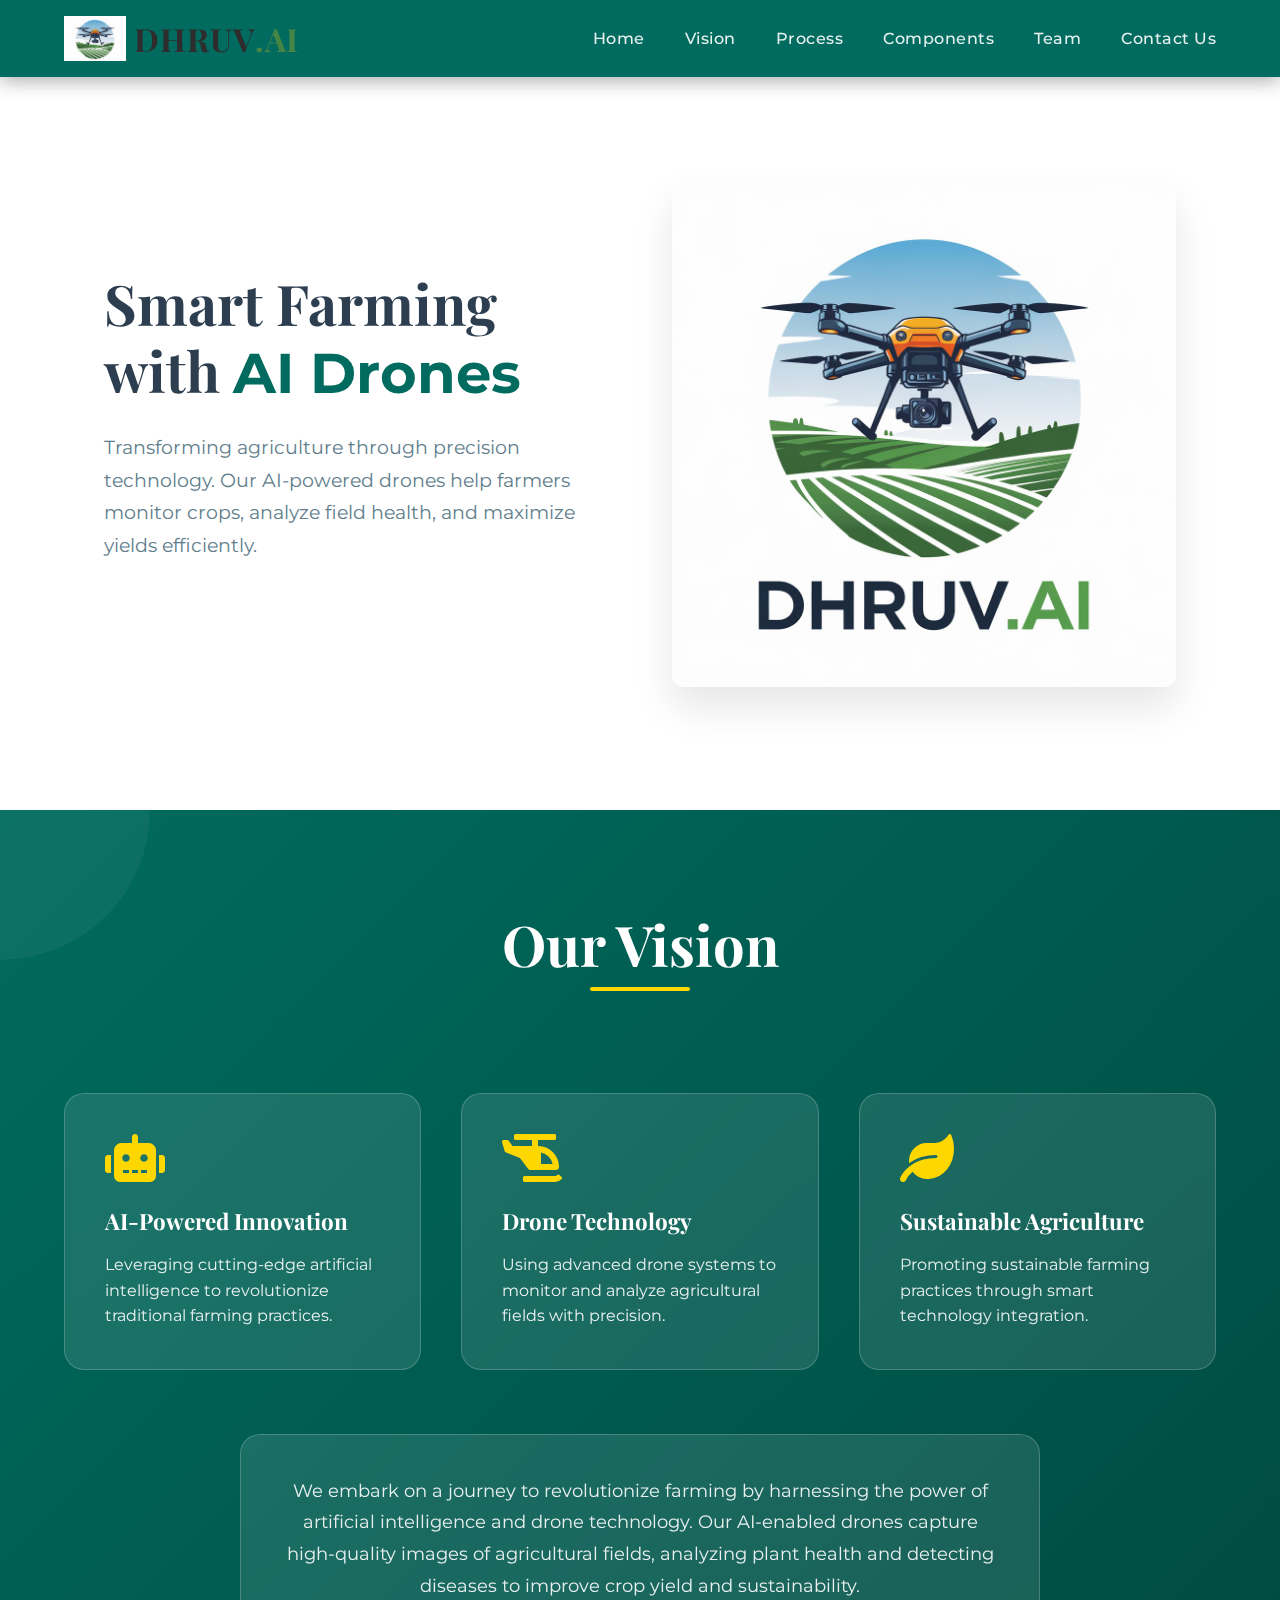
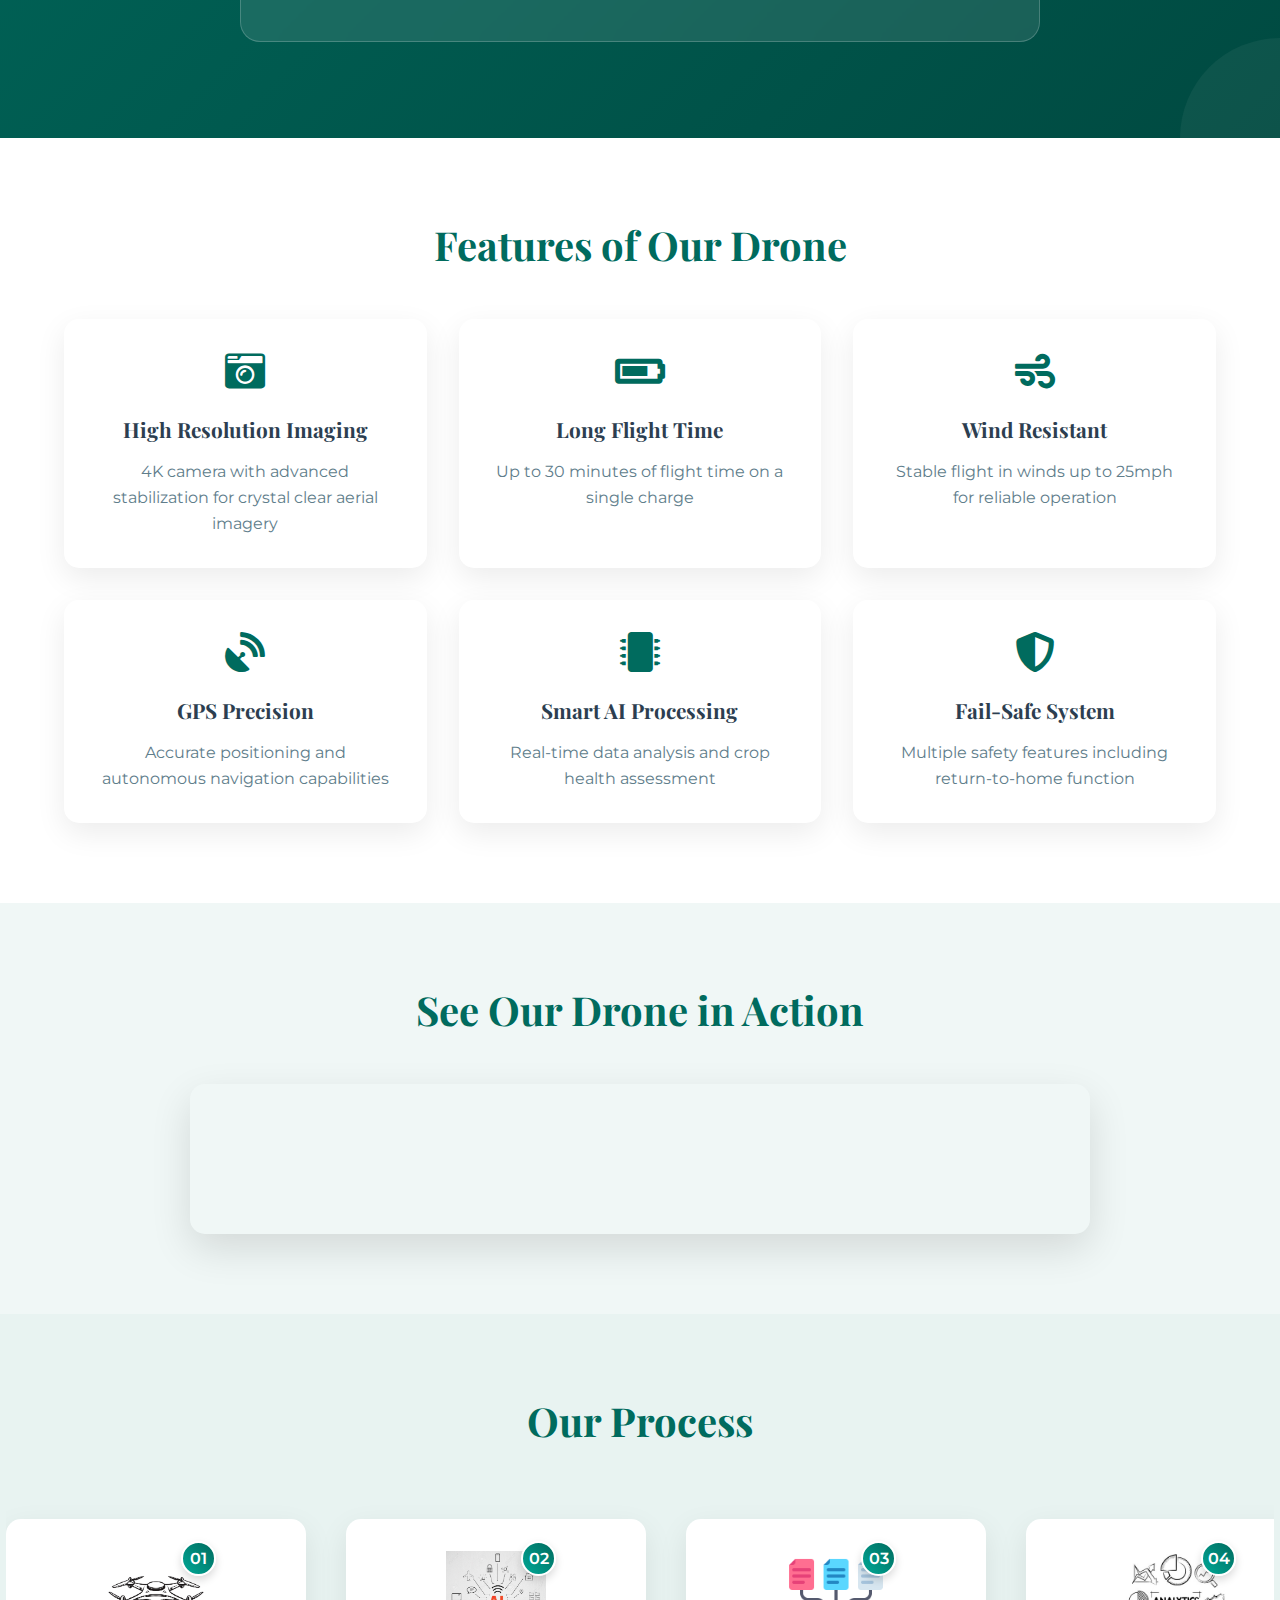
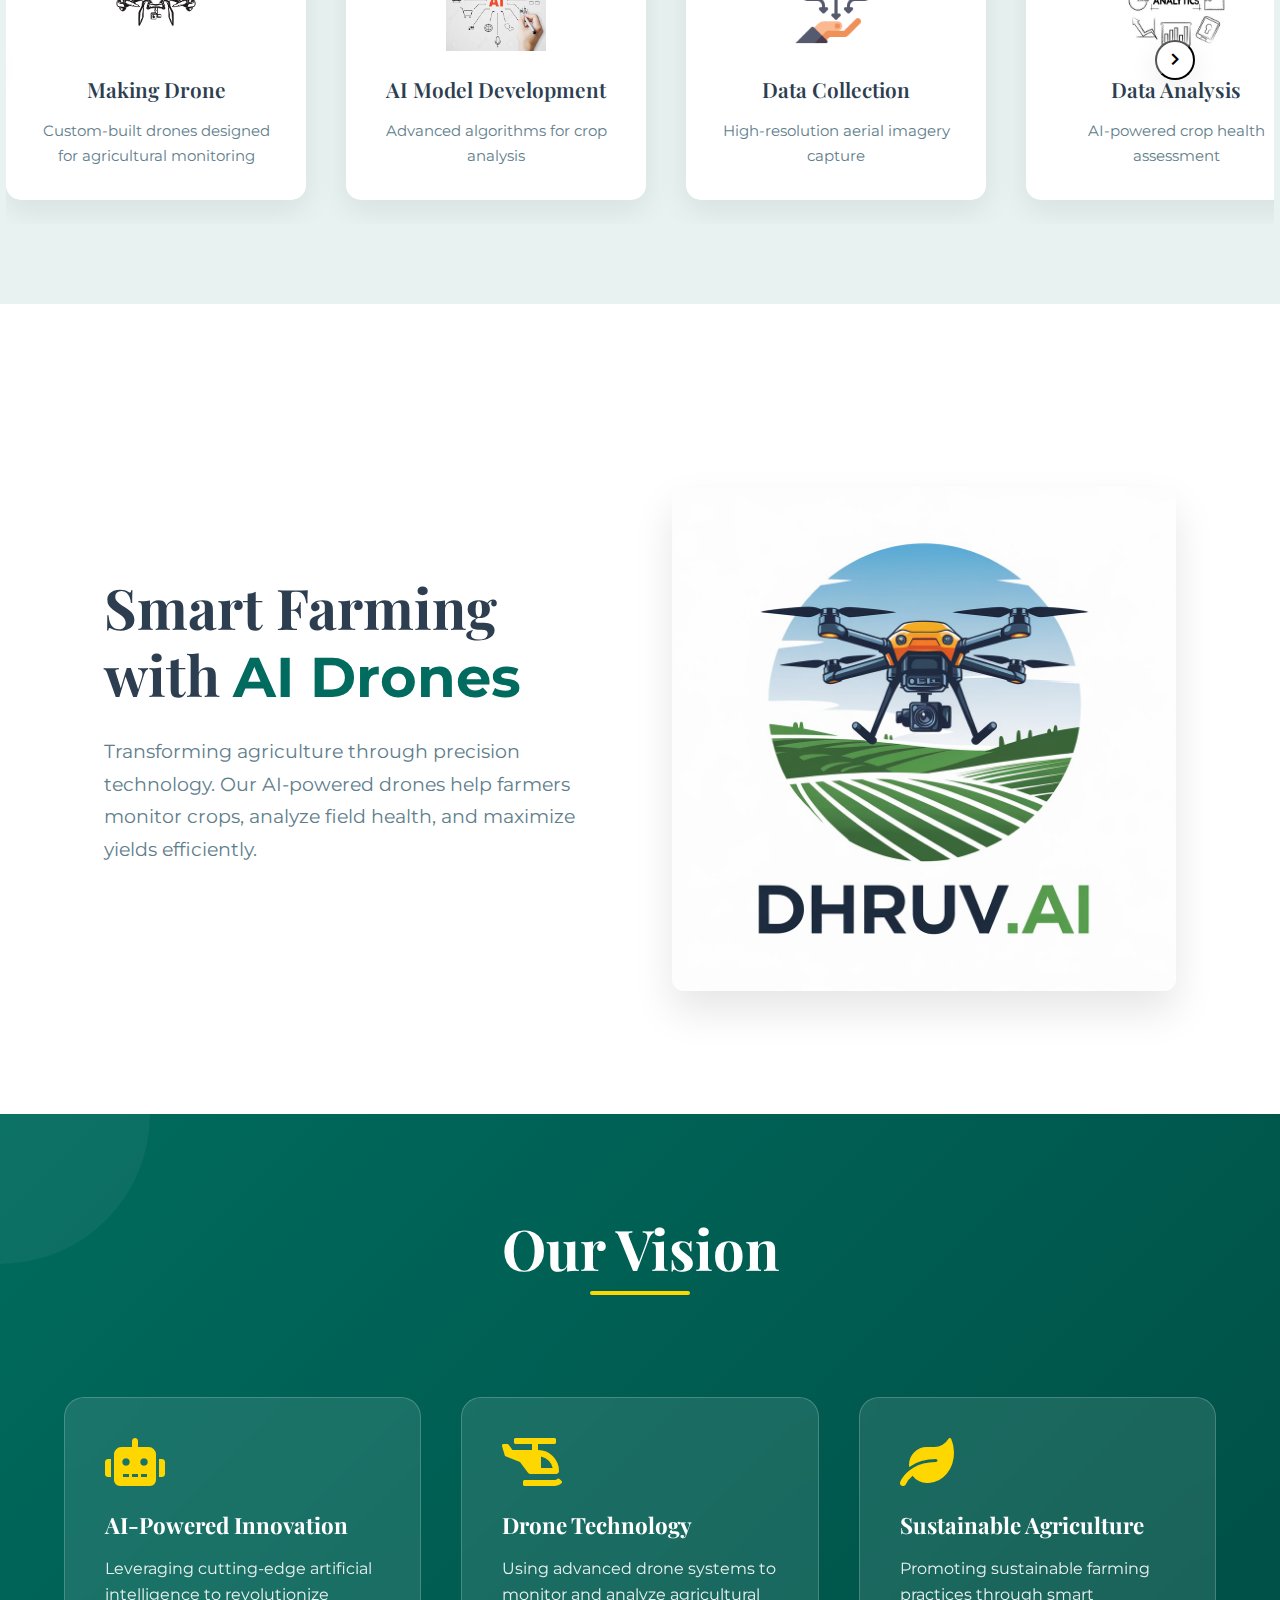
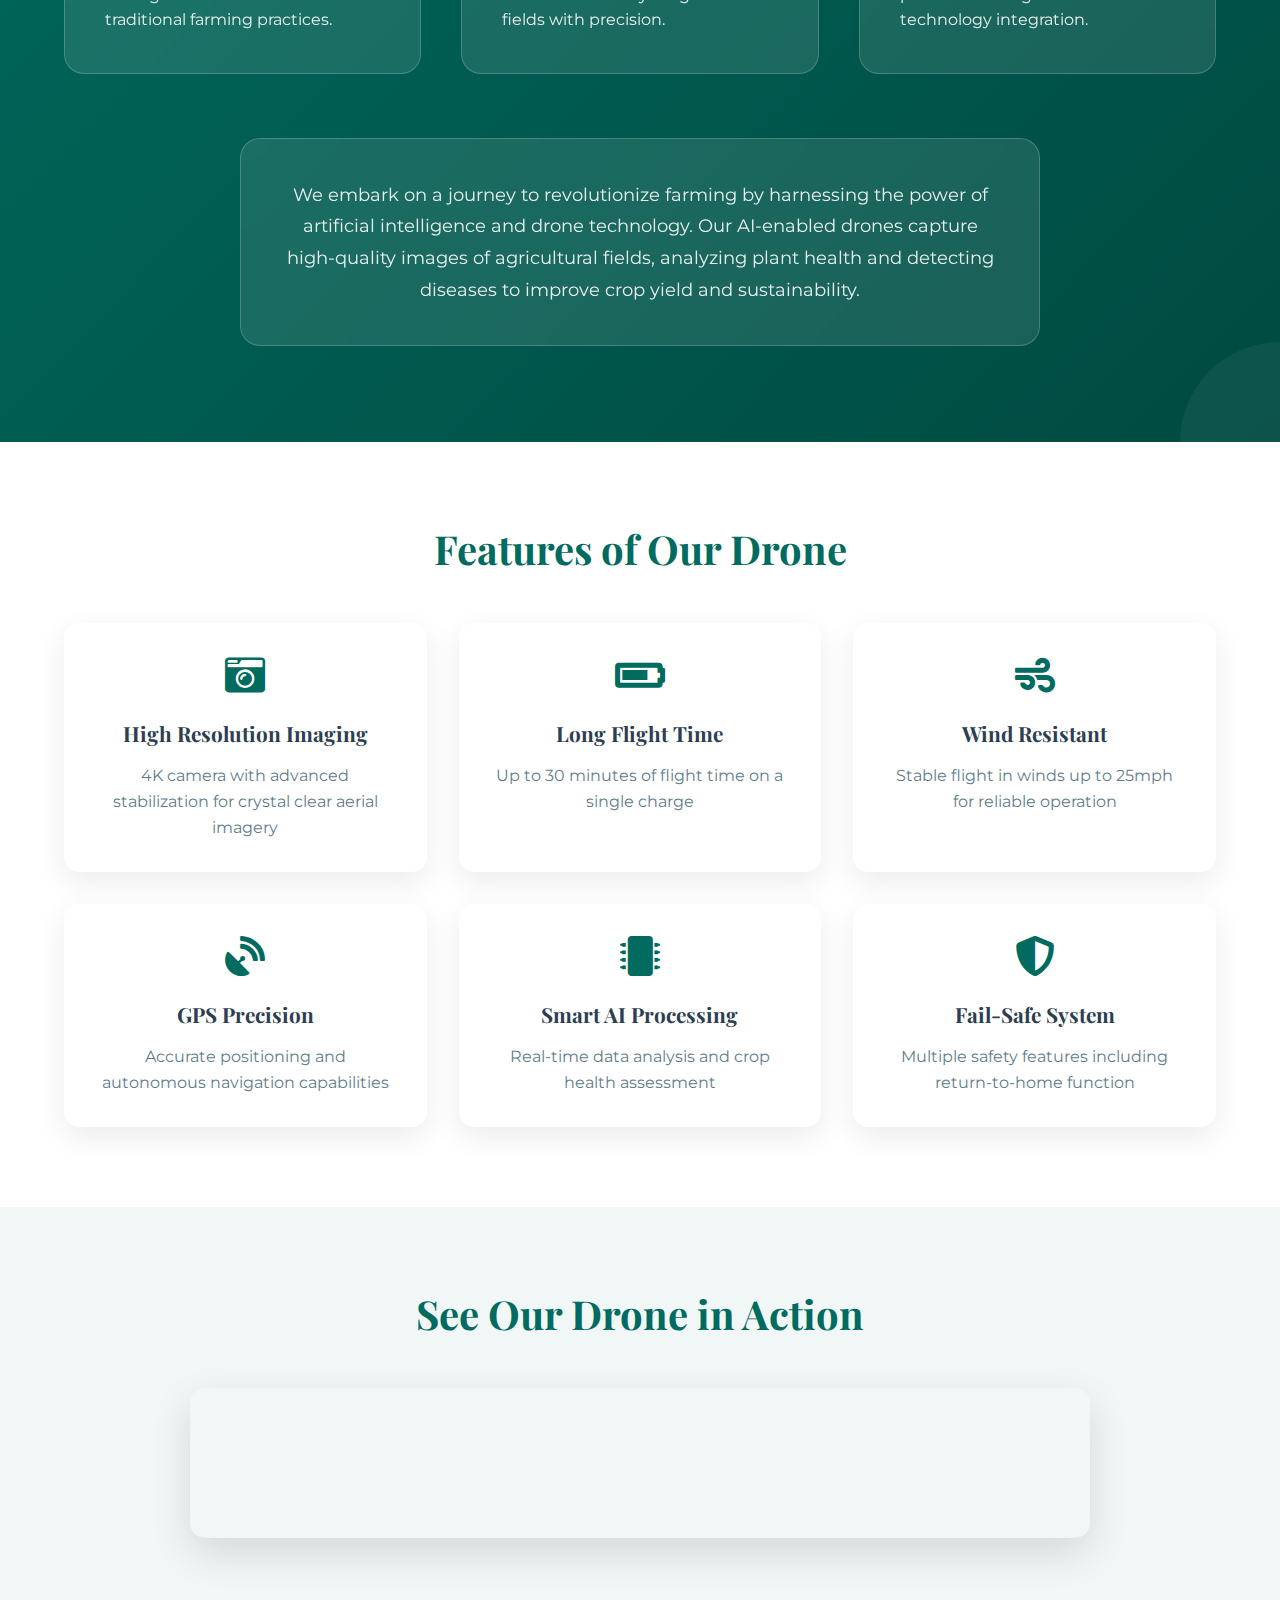
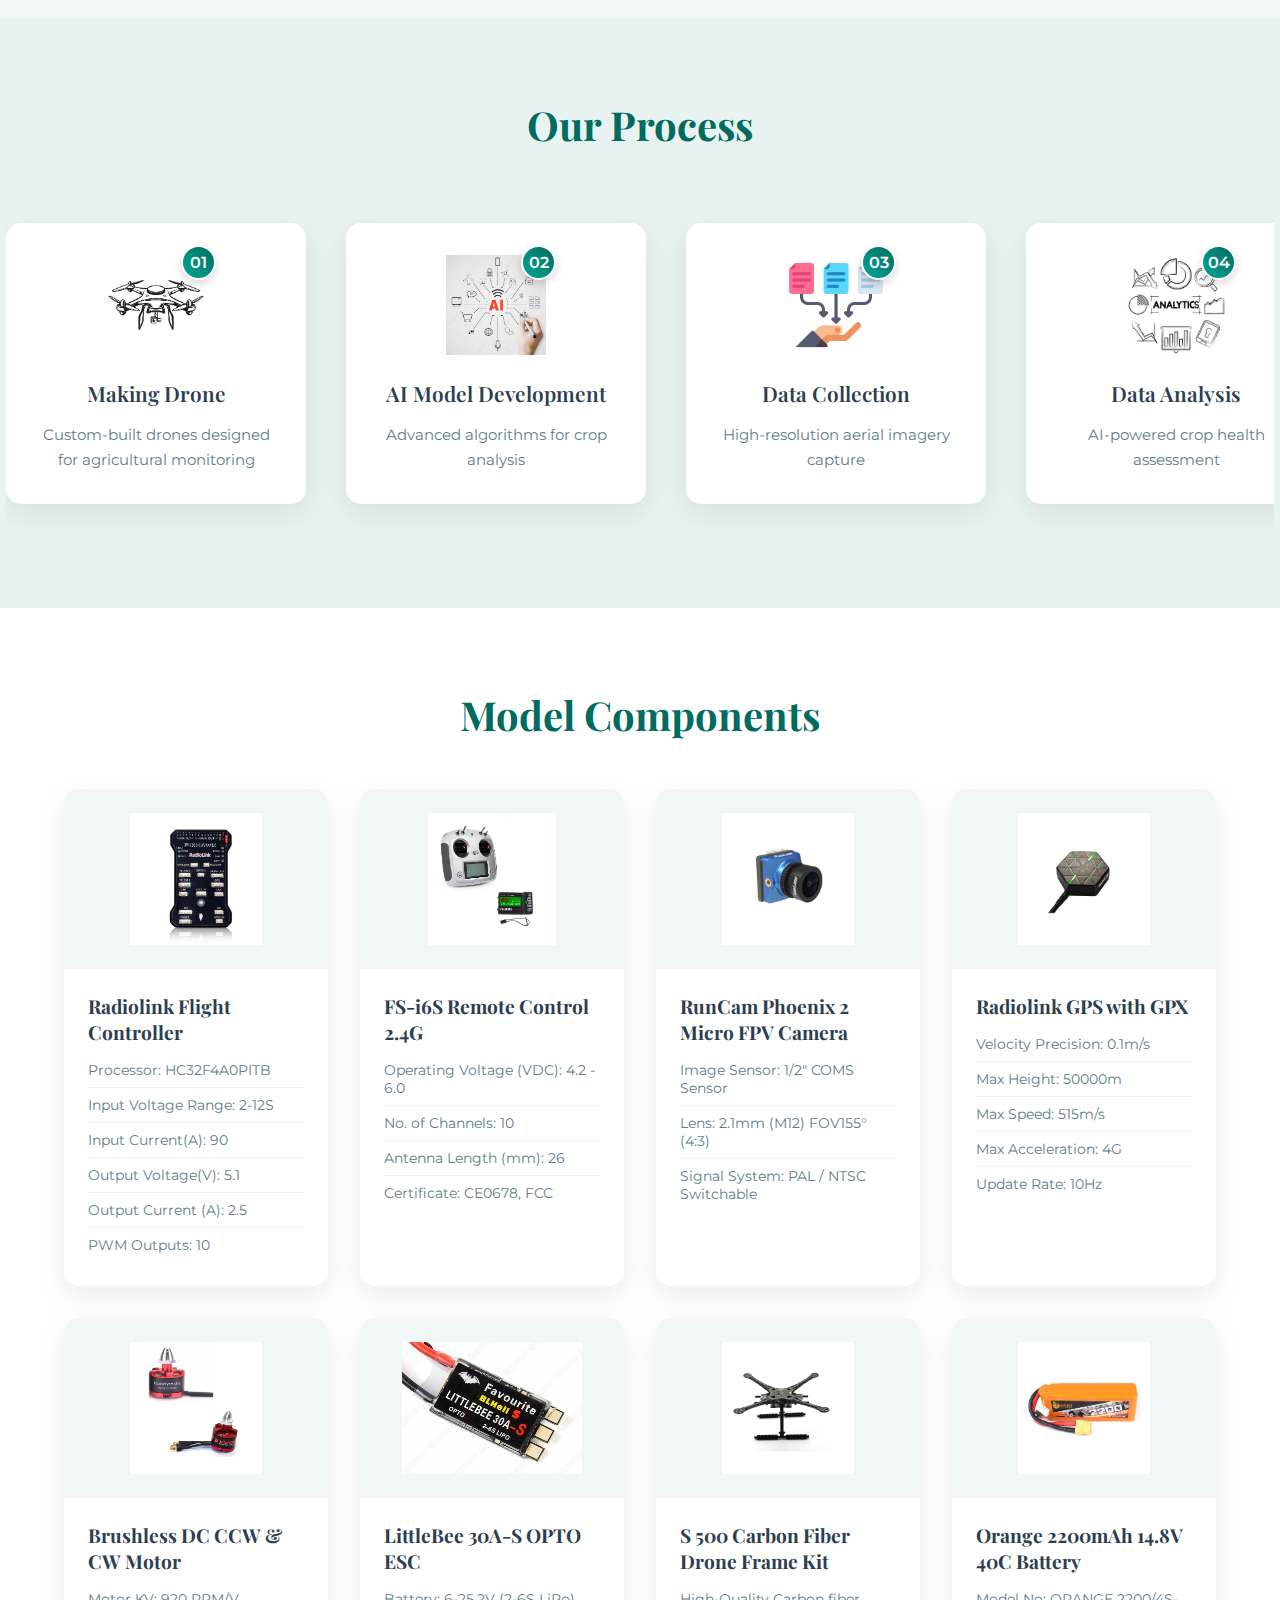
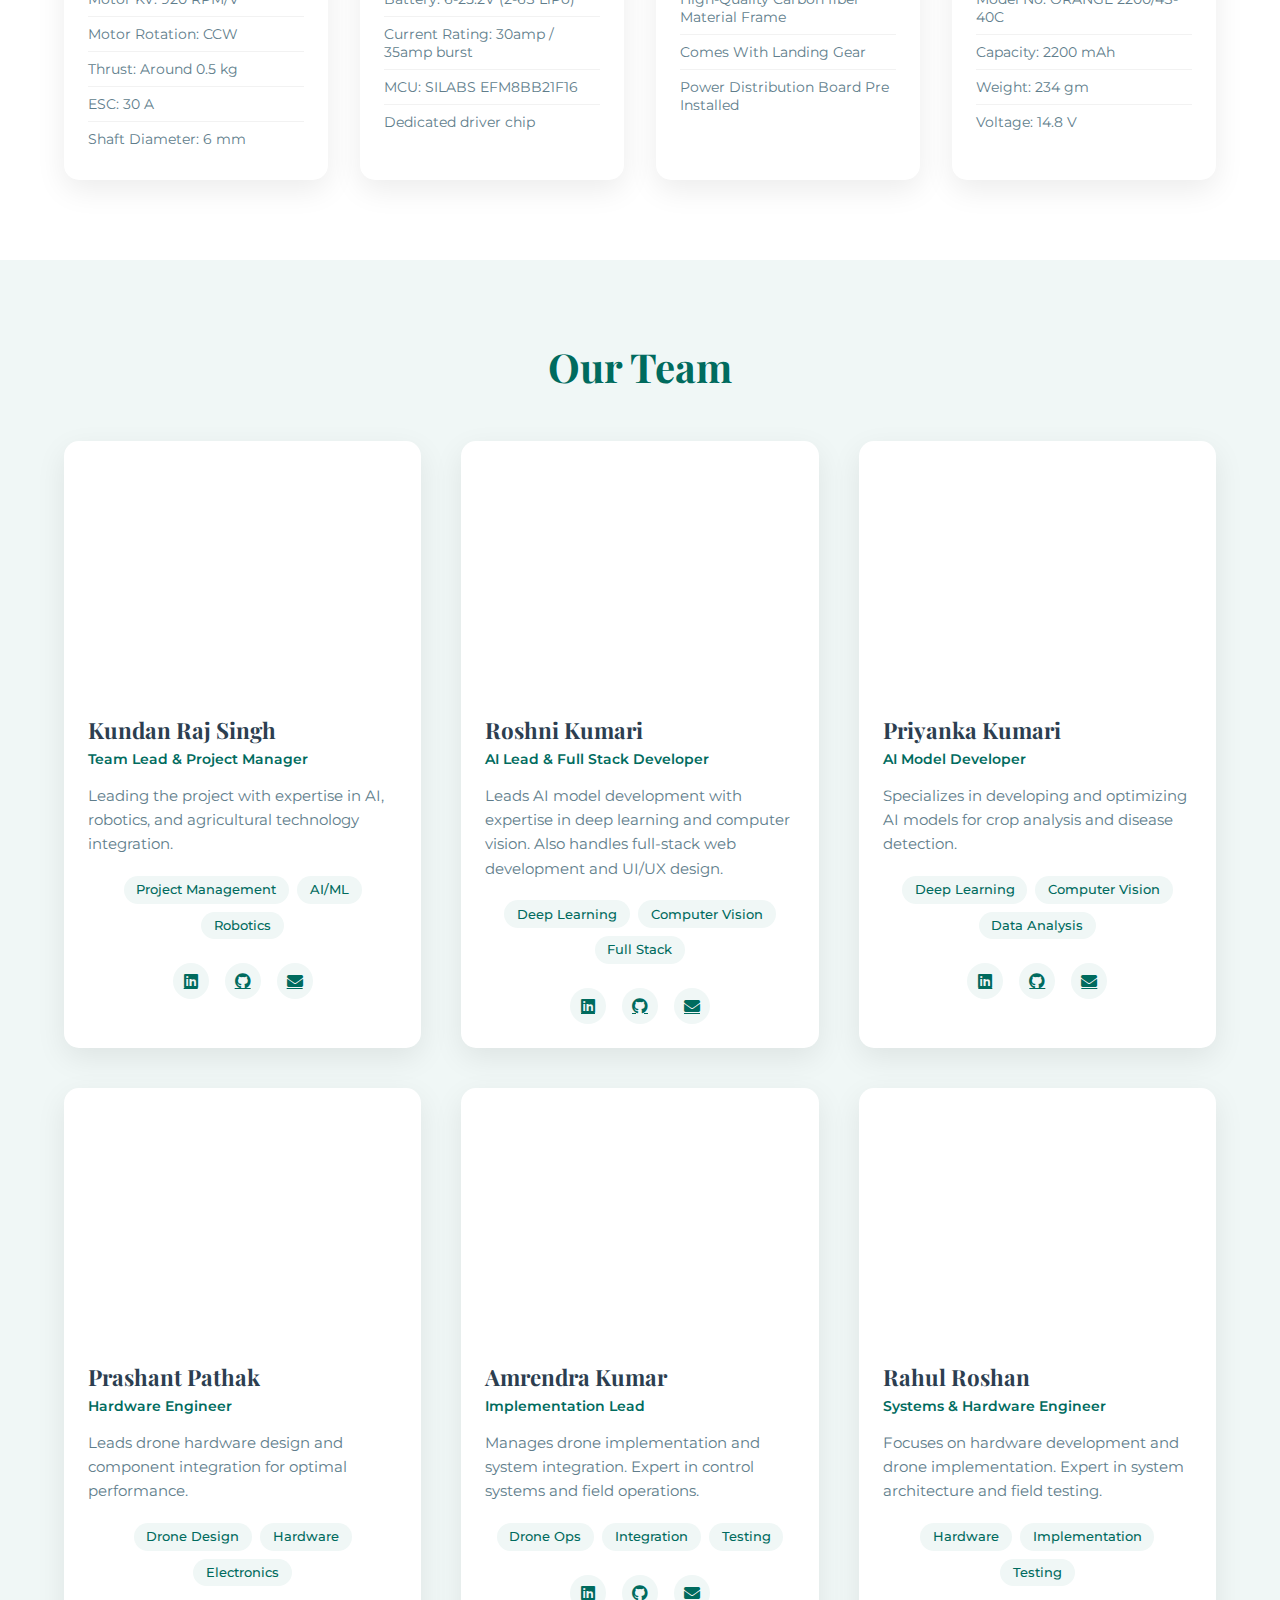
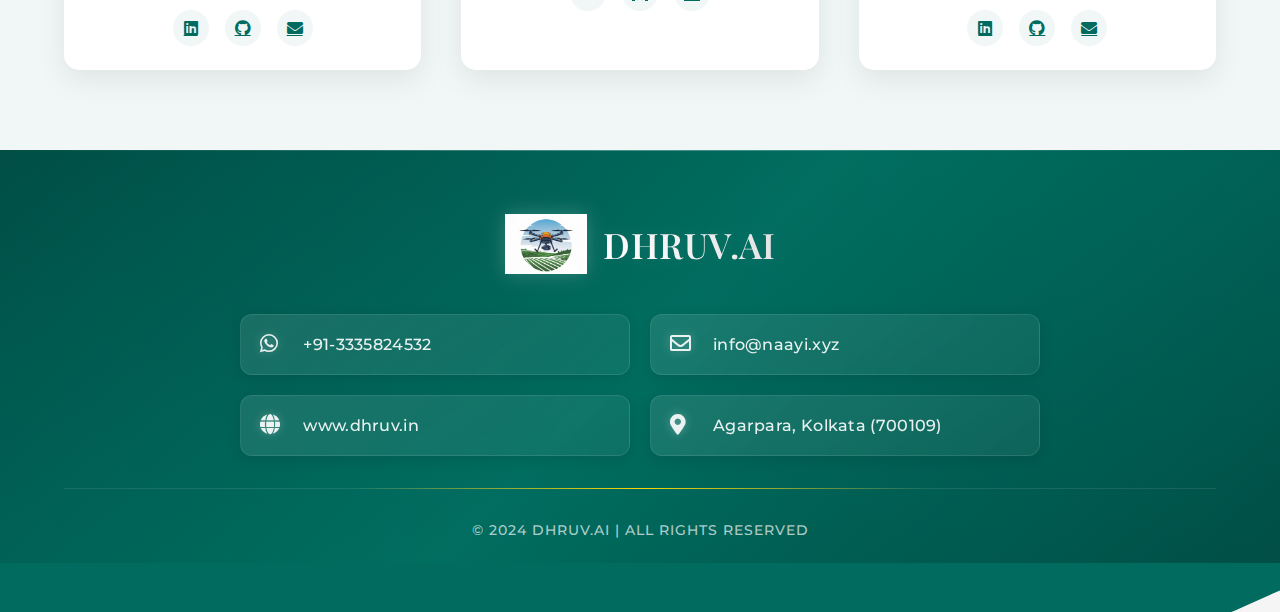
==== commit b2a7ee74: "Update: update the video and gmail composing links" ====
--- a/index.html
+++ b/index.html
@@ -136,7 +136,195 @@
         <div class="process-container">
             <h2>Our Process</h2>
             <div class="workflow-container">
+                <button class="workflow-nav prev">
+                    <i class="fas fa-chevron-left"></i>
+                </button>
+                <div class="workflow-item active">
+                    <div class="workflow-icon">
+                        <img src="assets/images/droneProcess.png" alt="Making Drone">
+                        <span class="step-number">01</span>
+                    </div>
+                    <h3>Making Drone</h3>
+                    <p>Custom-built drones designed for agricultural monitoring</p>
+                </div>
                 <div class="workflow-item">
+                    <div class="workflow-icon">
+                        <img src="assets/images/Ai.png" alt="Making AI Model">
+                        <span class="step-number">02</span>
+                    </div>
+                    <h3>AI Model Development</h3>
+                    <p>Advanced algorithms for crop analysis</p>
+                </div>
+                <div class="workflow-item">
+                    <div class="workflow-icon">
+                        <img src="assets/images/data-collection.png" alt="Capturing Images">
+                        <span class="step-number">03</span>
+                    </div>
+                    <h3>Data Collection</h3>
+                    <p>High-resolution aerial imagery capture</p>
+                </div>
+                <div class="workflow-item">
+                    <div class="workflow-icon">
+                        <img src="assets/images/dataAnalasis.png" alt="Analysis">
+                        <span class="step-number">04</span>
+                    </div>
+                    <h3>Data Analysis</h3>
+                    <p>AI-powered crop health assessment</p>
+                </div>
+                <div class="workflow-item">
+                    <div class="workflow-icon">
+                        <img src="assets/images/resultt.png" alt="Results">
+                        <span class="step-number">05</span>
+                    </div>
+                    <h3>Results & Insights</h3>
+                    <p>Actionable farming recommendations</p>
+                </div>
+                <button class="workflow-nav next">
+                    <i class="fas fa-chevron-right"></i>
+                </button>
+            </div>
+        </div>
+    </section>
+
+<!DOCTYPE html>
+<html lang="en">
+<head>
+    <meta charset="UTF-8">
+    <meta name="viewport" content="width=device-width, initial-scale=1.0, maximum-scale=1.0, user-scalable=no">
+    <title>DHRUV.AI - Agricultural Drone Solutions</title>
+    <link href="https://fonts.googleapis.com/css2?family=Montserrat:wght@300;400;500;600;700&family=Playfair+Display:wght@400;500;600;700&display=swap" rel="stylesheet">
+    <link rel="stylesheet" href="https://cdnjs.cloudflare.com/ajax/libs/font-awesome/5.15.4/css/all.min.css">
+    <link rel="stylesheet" href="style.css">
+</head>
+<body>  
+    <nav class="navbar">
+        <div class="nav-container">
+            <div class="nav-logo">
+                <img src="assets/images/logoDhruvai.png" alt="DHRUV.AI Logo">
+                <div class="logo-text">
+                    <span class="dhruv">DHRUV</span><span class="ai">.AI</span>
+                </div>
+            </div>
+            
+            <button class="menu-btn" onclick="toggleMenu()">
+                <i class="fas fa-bars"></i>
+            </button>
+            
+            <div class="nav-links" id="navLinks">
+                <a href="#home" class="nav-item">Home</a>
+                <a href="#vision" class="nav-item">Vision</a>
+                <a href="#process" class="nav-item">Process</a>
+                <a href="#components" class="nav-item">Components</a>
+                <a href="#team" class="nav-item">Team</a>
+                <a href="#footer" class="nav-item">Contact Us</a>
+            </div>
+        </div>
+    </nav>
+
+    <section class="hero-section" id="home">
+        <div class="hero-container">
+            <div class="hero-content">
+                <h1>Smart Farming with 
+                    <span class="highlight">AI Drones</span>
+                </h1>
+                <p class="hero-description">
+                    Transforming agriculture through precision technology. Our AI-powered drones help farmers monitor crops, analyze field health, and maximize yields efficiently.
+                </p>
+            </div>
+            <div class="hero-image">
+                <img src="assets/images/drone.jpeg" alt="Agricultural Drone" class="main-image">
+            </div>
+        </div>
+    </section>
+
+    <section class="intro-section" id="vision">
+        <div class="vision-shapes">
+            <div class="shape shape-1"></div>
+            <div class="shape shape-2"></div>
+        </div>
+        <div class="vision-container">
+            <div class="vision-content">
+                <h2>Our Vision</h2>
+                <div class="vision-grid">
+                    <div class="vision-card">
+                        <i class="fas fa-robot"></i>
+                        <h3>AI-Powered Innovation</h3>
+                        <p>Leveraging cutting-edge artificial intelligence to revolutionize traditional farming practices.</p>
+                    </div>
+                    <div class="vision-card">
+                        <i class="fas fa-helicopter"></i>
+                        <h3>Drone Technology</h3>
+                        <p>Using advanced drone systems to monitor and analyze agricultural fields with precision.</p>
+                    </div>
+                    <div class="vision-card">
+                        <i class="fas fa-leaf"></i>
+                        <h3>Sustainable Agriculture</h3>
+                        <p>Promoting sustainable farming practices through smart technology integration.</p>
+                    </div>
+                </div>
+                <div class="vision-description">
+                    <p>We embark on a journey to revolutionize farming by harnessing the power of artificial intelligence and drone technology. Our AI-enabled drones capture high-quality images of agricultural fields, analyzing plant health and detecting diseases to improve crop yield and sustainability.</p>
+                </div>
+            </div>
+        </div>
+    </section>
+
+    <section class="features-section">
+        <div class="features-container">
+            <h2>Features of Our Drone</h2>
+            <div class="features-grid">
+                <div class="feature-card">
+                    <i class="fas fa-camera-retro"></i>
+                    <h3>High Resolution Imaging</h3>
+                    <p>4K camera with advanced stabilization for crystal clear aerial imagery</p>
+                </div>
+                <div class="feature-card">
+                    <i class="fas fa-battery-three-quarters"></i>
+                    <h3>Long Flight Time</h3>
+                    <p>Up to 30 minutes of flight time on a single charge</p>
+                </div>
+                <div class="feature-card">
+                    <i class="fas fa-wind"></i>
+                    <h3>Wind Resistant</h3>
+                    <p>Stable flight in winds up to 25mph for reliable operation</p>
+                </div>
+                <div class="feature-card">
+                    <i class="fas fa-satellite-dish"></i>
+                    <h3>GPS Precision</h3>
+                    <p>Accurate positioning and autonomous navigation capabilities</p>
+                </div>
+                <div class="feature-card">
+                    <i class="fas fa-microchip"></i>
+                    <h3>Smart AI Processing</h3>
+                    <p>Real-time data analysis and crop health assessment</p>
+                </div>
+                <div class="feature-card">
+                    <i class="fas fa-shield-alt"></i>
+                    <h3>Fail-Safe System</h3>
+                    <p>Multiple safety features including return-to-home function</p>
+                </div>
+            </div>
+        </div>
+        
+    </section>
+
+    <section class="video-section">
+        <div class="video-container">
+            <h2>See Our Drone in Action</h2>
+            <div class="video-wrapper">
+                <video autoplay muted loop playsinline poster="assets/drone-video.mp4">
+                    <source src="assets/drone-video.mp4" type="video/mp4">
+                    Your browser does not support the video tag.
+                </video>
+            </div>
+        </div>
+    </section>
+
+    <section class="mission-section" id="process">
+        <div class="process-container">
+            <h2>Our Process</h2>
+            <div class="workflow-container">
+                <div class="workflow-item active">
                     <div class="workflow-icon">
                         <img src="assets/images/droneProcess.png" alt="Making Drone">
                         <span class="step-number">01</span>
@@ -298,7 +486,7 @@
                         social: {
                             linkedin: "kundan-raj-singh-714015283",
                             github: "kundanrs",
-                            email: "kundansingh.iitm@gmail.com"
+                            email: "https://mail.google.com/mail/u/0/#inbox?compose=GTvVlcSPFdRVzLFvrDMhnjjdmznwrJpxRWVZQVgftvRcbgrtmdTLCvtgcNpdvbbBpnKJFHncwJchR"
                         }
                     },
                     {
@@ -310,7 +498,7 @@
                         social: {
                             linkedin: "roshni-sah-6336bb2a7",
                             github: "Roshni-Sah",
-                            email: "dev.roshnisah@gmail.com"
+                            email: "https://mail.google.com/mail/u/0/#inbox?compose=GTvVlcSPFdRVzLFvrDMhnjjdmznwrJpxRWVZQVgftvRcbgrtmdTLCvtgcNpdvbbBpnKJFHncwJchR"
                         }
                     },
                     {
@@ -322,7 +510,7 @@
                         social: {
                             linkedin: "priyanka-kumari-3861b4327",
                             github: "priyankakumari0203",
-                            email: "priyanka.kumari020305@gmail.com"
+                            email: "https://mail.google.com/mail/u/0/#inbox?compose=GTvVlcSPFdRVzLFvrDMhnjjdmznwrJpxRWVZQVgftvRcbgrtmdTLCvtgcNpdvbbBpnKJFHncwJchR"
                         }
                     },
                     {
@@ -346,7 +534,7 @@
                         social: {
                             linkedin: "amrendra-kumar-931b6831b",
                             github: "Amrendrakumar10",
-                            email: "kumaramrendra.300g@gmail.com"
+                            email: "https://mail.google.com/mail/u/0/#inbox?compose=GTvVlcSPFdRVzLFvrDMhnjjdmznwrJpxRWVZQVgftvRcbgrtmdTLCvtgcNpdvbbBpnKJFHncwJchR"
                         }
                     },
                     {
@@ -358,7 +546,7 @@
                         social: {
                             linkedin: "rahul-roshan-rr",
                             github: "r-roshan1001",
-                            email: "rahulroshan.10012005@gmail.com"
+                            email: "https://mail.google.com/mail/u/0/#inbox?compose=GTvVlcSPFdRVzLFvrDMhnjjdmznwrJpxRWVZQVgftvRcbgrtmdTLCvtgcNpdvbbBpnKJFHncwJchR"
                         }
                     }
                 ];
@@ -573,9 +761,9 @@
 
             // Mobile process section handling
             if (window.innerWidth <= 768) {
-                const processGrid = $('.process-grid');
-                if (processGrid) {
-                    const items = $$('.process-item');
+                const workflowContainer = $('.workflow-container');
+                if (workflowContainer) {
+                    const items = $$('.workflow-item');
                     const dotsContainer = document.createElement('div');
                     dotsContainer.className = 'progress-dots';
                     
@@ -585,26 +773,26 @@
                         dotsContainer.appendChild(dot);
                     });
                     
-                    processGrid.parentElement.appendChild(dotsContainer);
+                    workflowContainer.parentElement.appendChild(dotsContainer);
                     
                     let startX, scrollLeft;
                     
-                    processGrid.addEventListener('touchstart', e => {
-                        startX = e.touches[0].pageX - processGrid.offsetLeft;
-                        scrollLeft = processGrid.scrollLeft;
+                    workflowContainer.addEventListener('touchstart', e => {
+                        startX = e.touches[0].pageX - workflowContainer.offsetLeft;
+                        scrollLeft = workflowContainer.scrollLeft;
                     }, {passive: true});
                     
-                    processGrid.addEventListener('touchmove', e => {
+                    workflowContainer.addEventListener('touchmove', e => {
                         if (!startX) return;
-                        const x = e.touches[0].pageX - processGrid.offsetLeft;
-                        processGrid.scrollLeft = scrollLeft - (x - startX);
+                        const x = e.touches[0].pageX - workflowContainer.offsetLeft;
+                        workflowContainer.scrollLeft = scrollLeft - (x - startX);
                     }, {passive: true});
                     
-                    processGrid.addEventListener('touchend', () => {
+                    workflowContainer.addEventListener('touchend', () => {
                         startX = null;
                         const itemWidth = items[0].offsetWidth + 16;
-                        const targetIndex = Math.round(processGrid.scrollLeft / itemWidth);
-                        processGrid.scrollTo({
+                        const targetIndex = Math.round(workflowContainer.scrollLeft / itemWidth);
+                        workflowContainer.scrollTo({
                             left: targetIndex * itemWidth,
                             behavior: 'smooth'
                         });
@@ -616,6 +804,12 @@
                         items.forEach((item, index) => {
                             item.classList.toggle('active', index === targetIndex);
                         });
+                    });
+
+                    // Initialize scroll position to show first item
+                    workflowContainer.scrollTo({
+                        left: 0,
+                        behavior: 'smooth'
                     });
                 }
             }
--- a/style.css
+++ b/style.css
@@ -456,15 +456,56 @@
 
 .workflow-container {
     display: flex;
-    justify-content: center;
-    flex-wrap: wrap;
-    gap: 2rem;
+    flex-wrap: nowrap;
+    overflow-x: auto;
+    padding: 1rem 0 1.5rem;
+    -webkit-overflow-scrolling: touch;
+    scroll-snap-type: x mandatory;
+    gap: 1.5rem;
+    scrollbar-width: none; /* Firefox */
+    -ms-overflow-style: none; /* IE and Edge */
+    scroll-behavior: smooth;
+    margin: 0 -5%;
+    padding: 1rem 5%;
+    position: relative;
+}
+
+.workflow-container::-webkit-scrollbar {
+    display: none; /* Chrome, Safari, Opera */
 }
 
 .workflow-item {
-    flex: 0 1 200px;
-    text-align: center;
+    flex: 0 0 300px;
+    scroll-snap-align: start;
+    padding: 2rem;
+    background: white;
+    border-radius: 15px;
+    box-shadow: var(--shadow-soft);
+    transition: all 0.3s ease;
+    margin: 0.5rem;
     position: relative;
+    overflow: hidden;
+}
+
+.workflow-item::before {
+    content: '';
+    position: absolute;
+    top: 0;
+    left: 0;
+    right: 0;
+    height: 4px;
+    background: linear-gradient(90deg, var(--primary), var(--primary-light));
+    opacity: 0;
+    transition: opacity 0.3s ease;
+}
+
+.workflow-item:hover {
+    transform: translateY(-5px);
+    box-shadow: var(--shadow-strong);
+}
+
+.workflow-item:hover::before {
+    opacity: 1;
 }
 
 .workflow-icon {
@@ -472,6 +513,9 @@
     width: 100px;
     height: 100px;
     margin: 0 auto 1.5rem;
+    display: flex;
+    align-items: center;
+    justify-content: center;
 }
 
 .workflow-icon img {
@@ -489,8 +533,8 @@
     position: absolute;
     top: -10px;
     right: -10px;
-    width: 30px;
-    height: 30px;
+    width: 35px;
+    height: 35px;
     background: var(--gradient-2);
     color: white;
     border-radius: 50%;
@@ -498,20 +542,75 @@
     align-items: center;
     justify-content: center;
     font-weight: 600;
-    font-size: 0.9rem;
-    box-shadow: 0 4px 8px rgba(0,0,0,0.1);
+    font-size: 1rem;
+    box-shadow: 0 4px 8px rgba(0,0,0,0.15);
+    border: 2px solid white;
 }
 
 .workflow-item h3 {
     color: var(--text-dark);
-    font-size: 1.2rem;
-    margin-bottom: 0.8rem;
+    font-size: 1.3rem;
+    margin-bottom: 1rem;
+    font-weight: 600;
 }
 
 .workflow-item p {
     color: var(--text-light);
     font-size: 0.95rem;
     line-height: 1.6;
+}
+
+.progress-dots {
+    display: flex;
+    justify-content: center;
+    gap: 0.5rem;
+    margin-top: 1.5rem;
+}
+
+.dot {
+    width: 8px;
+    height: 8px;
+    border-radius: 50%;
+    background: rgba(0, 107, 94, 0.3);
+    transition: all 0.3s ease;
+    cursor: pointer;
+}
+
+.dot.active {
+    background: var(--primary);
+    transform: scale(1.5);
+}
+
+/* Add navigation arrows */
+.workflow-nav {
+    position: absolute;
+    top: 50%;
+    transform: translateY(-50%);
+    width: 40px;
+    height: 40px;
+    background: white;
+    border-radius: 50%;
+    display: flex;
+    align-items: center;
+    justify-content: center;
+    cursor: pointer;
+    box-shadow: var(--shadow-soft);
+    transition: all 0.3s ease;
+    z-index: 2;
+}
+
+.workflow-nav:hover {
+    background: var(--primary);
+    color: white;
+    box-shadow: var(--shadow-strong);
+}
+
+.workflow-nav.prev {
+    left: 1%;
+}
+
+.workflow-nav.next {
+    right: 1%;
 }
 
 /* Components Section */
@@ -1162,4 +1261,14 @@
     .contact-info-footer .info-item:hover {
         transform: translateY(-3px);
     }
+
+    .workflow-item {
+        flex: 0 0 85%;
+    }
+    
+    .workflow-nav {
+        width: 35px;
+        height: 35px;
+        font-size: 0.9rem;
+    }
 } --- a/style.css
+++ b/style.css
@@ -456,15 +456,56 @@
 
 .workflow-container {
     display: flex;
-    justify-content: center;
-    flex-wrap: wrap;
-    gap: 2rem;
+    flex-wrap: nowrap;
+    overflow-x: auto;
+    padding: 1rem 0 1.5rem;
+    -webkit-overflow-scrolling: touch;
+    scroll-snap-type: x mandatory;
+    gap: 1.5rem;
+    scrollbar-width: none; /* Firefox */
+    -ms-overflow-style: none; /* IE and Edge */
+    scroll-behavior: smooth;
+    margin: 0 -5%;
+    padding: 1rem 5%;
+    position: relative;
+}
+
+.workflow-container::-webkit-scrollbar {
+    display: none; /* Chrome, Safari, Opera */
 }
 
 .workflow-item {
-    flex: 0 1 200px;
-    text-align: center;
+    flex: 0 0 300px;
+    scroll-snap-align: start;
+    padding: 2rem;
+    background: white;
+    border-radius: 15px;
+    box-shadow: var(--shadow-soft);
+    transition: all 0.3s ease;
+    margin: 0.5rem;
     position: relative;
+    overflow: hidden;
+}
+
+.workflow-item::before {
+    content: '';
+    position: absolute;
+    top: 0;
+    left: 0;
+    right: 0;
+    height: 4px;
+    background: linear-gradient(90deg, var(--primary), var(--primary-light));
+    opacity: 0;
+    transition: opacity 0.3s ease;
+}
+
+.workflow-item:hover {
+    transform: translateY(-5px);
+    box-shadow: var(--shadow-strong);
+}
+
+.workflow-item:hover::before {
+    opacity: 1;
 }
 
 .workflow-icon {
@@ -472,6 +513,9 @@
     width: 100px;
     height: 100px;
     margin: 0 auto 1.5rem;
+    display: flex;
+    align-items: center;
+    justify-content: center;
 }
 
 .workflow-icon img {
@@ -489,8 +533,8 @@
     position: absolute;
     top: -10px;
     right: -10px;
-    width: 30px;
-    height: 30px;
+    width: 35px;
+    height: 35px;
     background: var(--gradient-2);
     color: white;
     border-radius: 50%;
@@ -498,20 +542,75 @@
     align-items: center;
     justify-content: center;
     font-weight: 600;
-    font-size: 0.9rem;
-    box-shadow: 0 4px 8px rgba(0,0,0,0.1);
+    font-size: 1rem;
+    box-shadow: 0 4px 8px rgba(0,0,0,0.15);
+    border: 2px solid white;
 }
 
 .workflow-item h3 {
     color: var(--text-dark);
-    font-size: 1.2rem;
-    margin-bottom: 0.8rem;
+    font-size: 1.3rem;
+    margin-bottom: 1rem;
+    font-weight: 600;
 }
 
 .workflow-item p {
     color: var(--text-light);
     font-size: 0.95rem;
     line-height: 1.6;
+}
+
+.progress-dots {
+    display: flex;
+    justify-content: center;
+    gap: 0.5rem;
+    margin-top: 1.5rem;
+}
+
+.dot {
+    width: 8px;
+    height: 8px;
+    border-radius: 50%;
+    background: rgba(0, 107, 94, 0.3);
+    transition: all 0.3s ease;
+    cursor: pointer;
+}
+
+.dot.active {
+    background: var(--primary);
+    transform: scale(1.5);
+}
+
+/* Add navigation arrows */
+.workflow-nav {
+    position: absolute;
+    top: 50%;
+    transform: translateY(-50%);
+    width: 40px;
+    height: 40px;
+    background: white;
+    border-radius: 50%;
+    display: flex;
+    align-items: center;
+    justify-content: center;
+    cursor: pointer;
+    box-shadow: var(--shadow-soft);
+    transition: all 0.3s ease;
+    z-index: 2;
+}
+
+.workflow-nav:hover {
+    background: var(--primary);
+    color: white;
+    box-shadow: var(--shadow-strong);
+}
+
+.workflow-nav.prev {
+    left: 1%;
+}
+
+.workflow-nav.next {
+    right: 1%;
 }
 
 /* Components Section */
@@ -1162,4 +1261,14 @@
     .contact-info-footer .info-item:hover {
         transform: translateY(-3px);
     }
+
+    .workflow-item {
+        flex: 0 0 85%;
+    }
+    
+    .workflow-nav {
+        width: 35px;
+        height: 35px;
+        font-size: 0.9rem;
+    }
 } 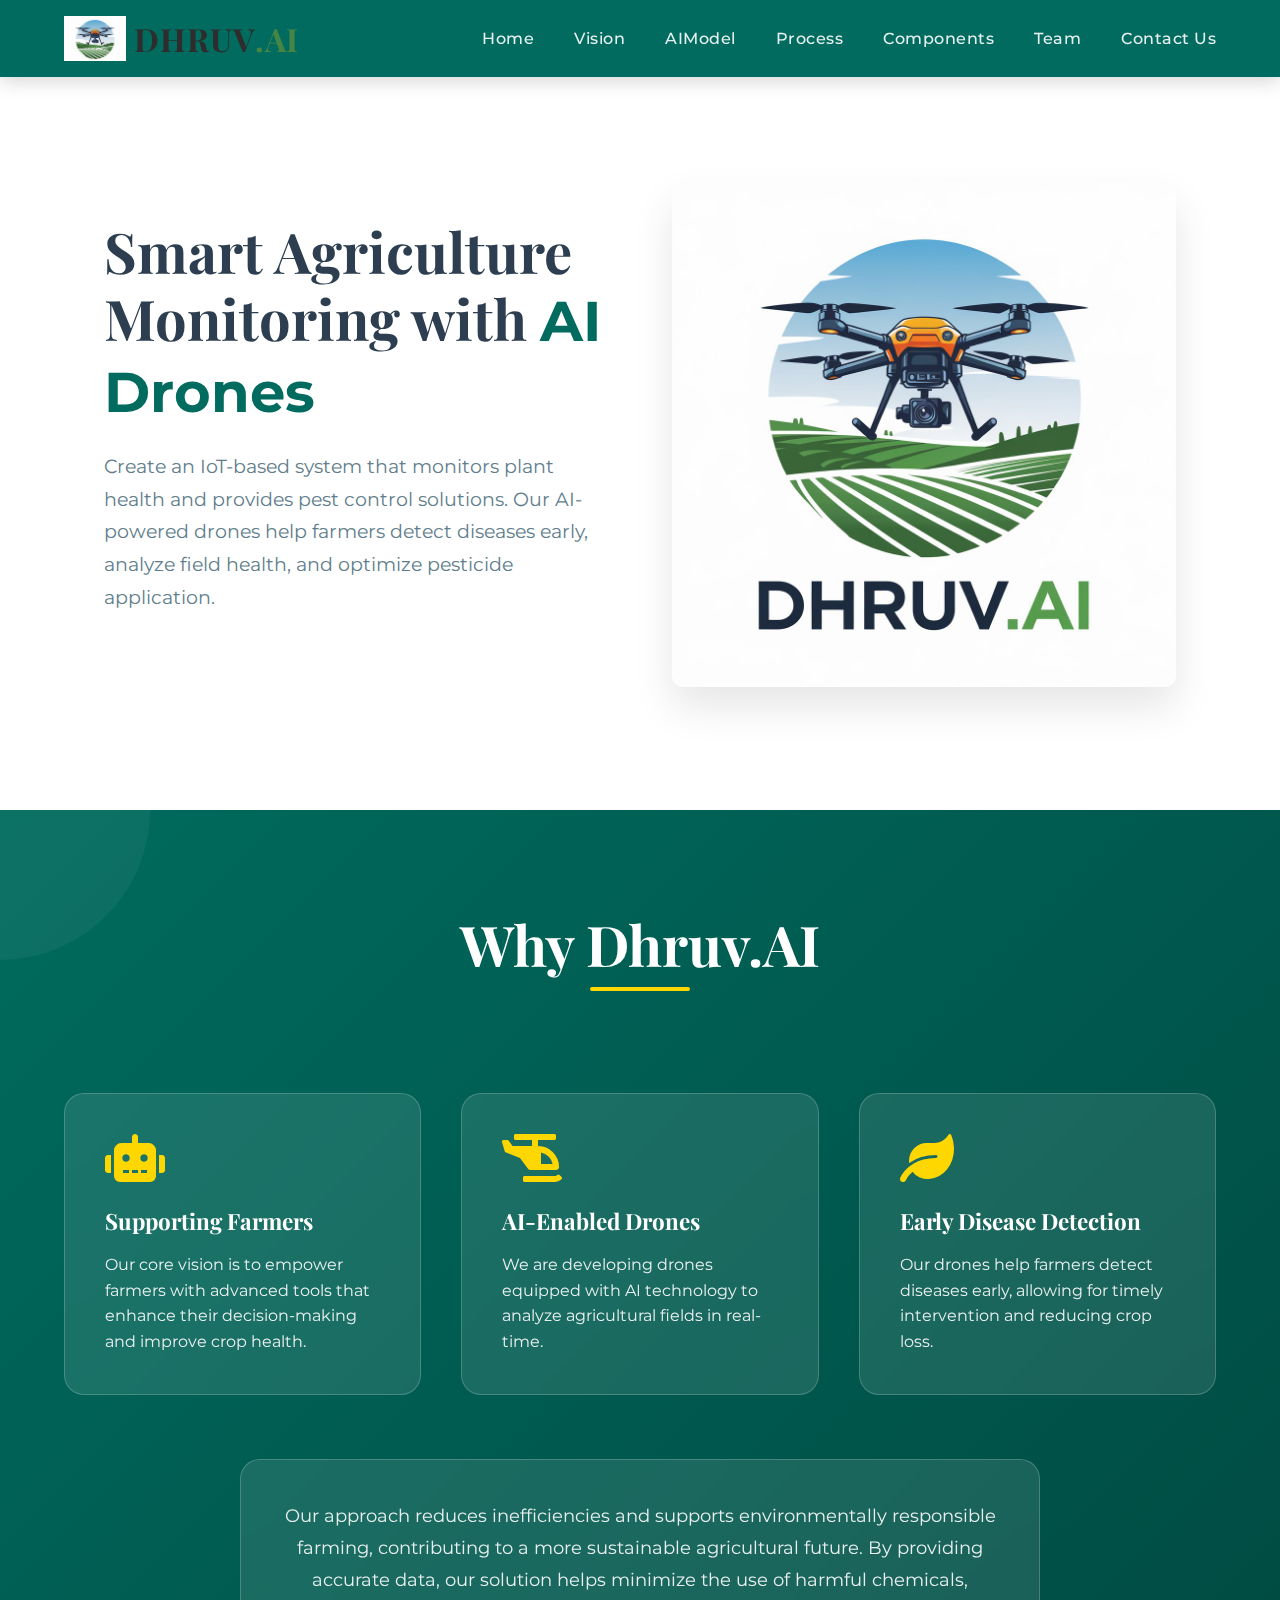
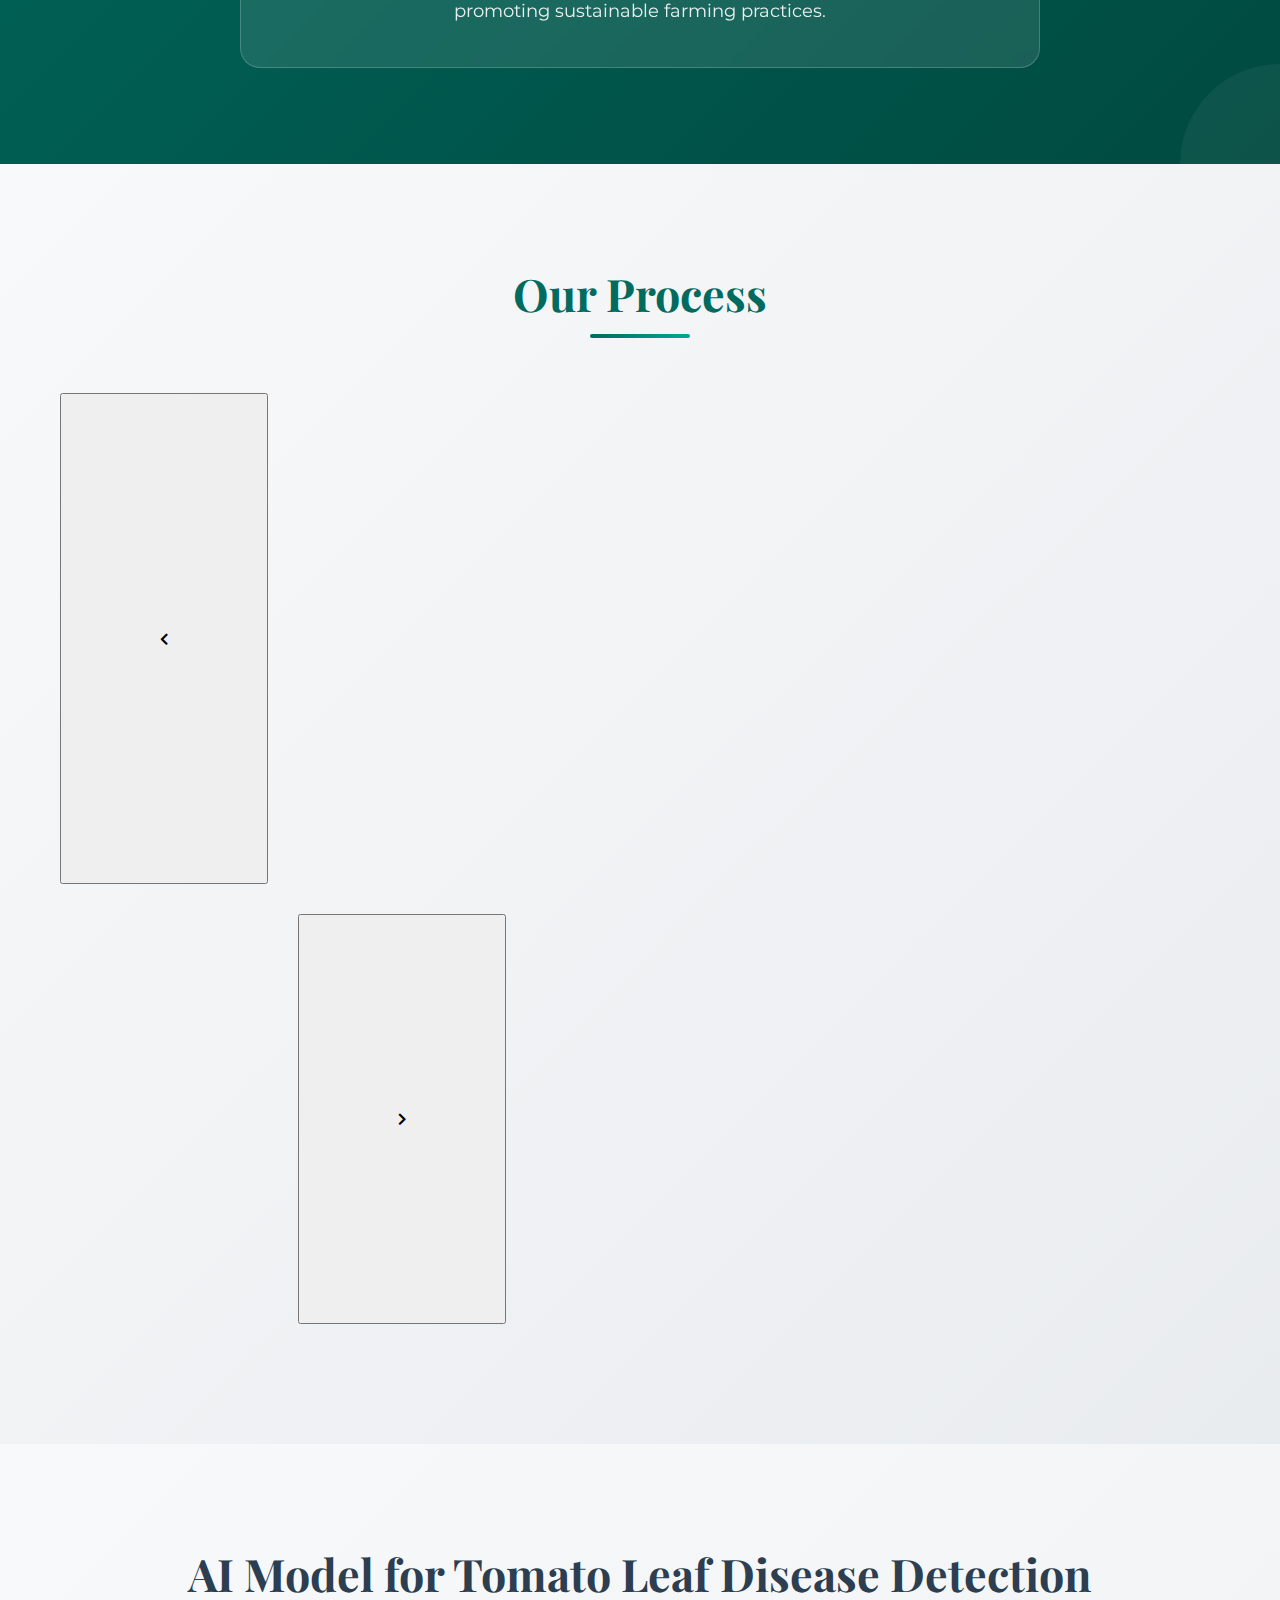
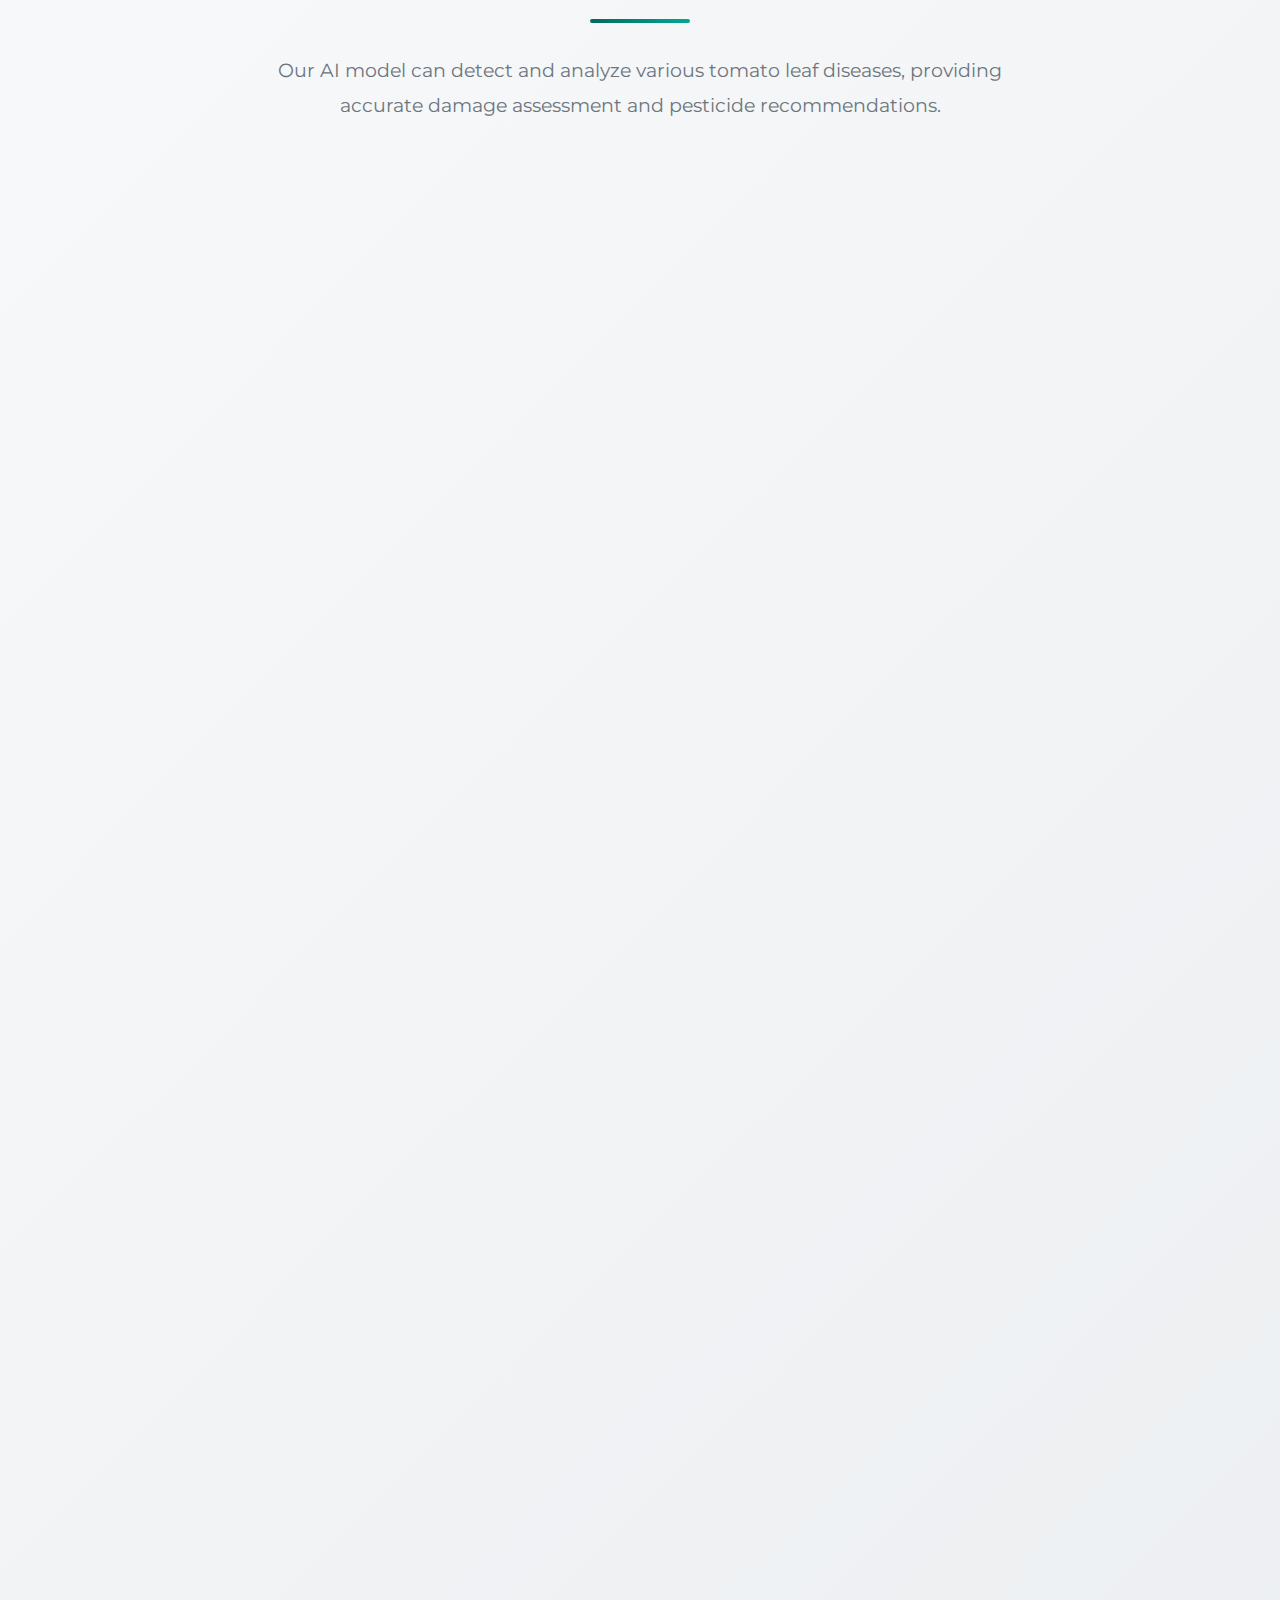
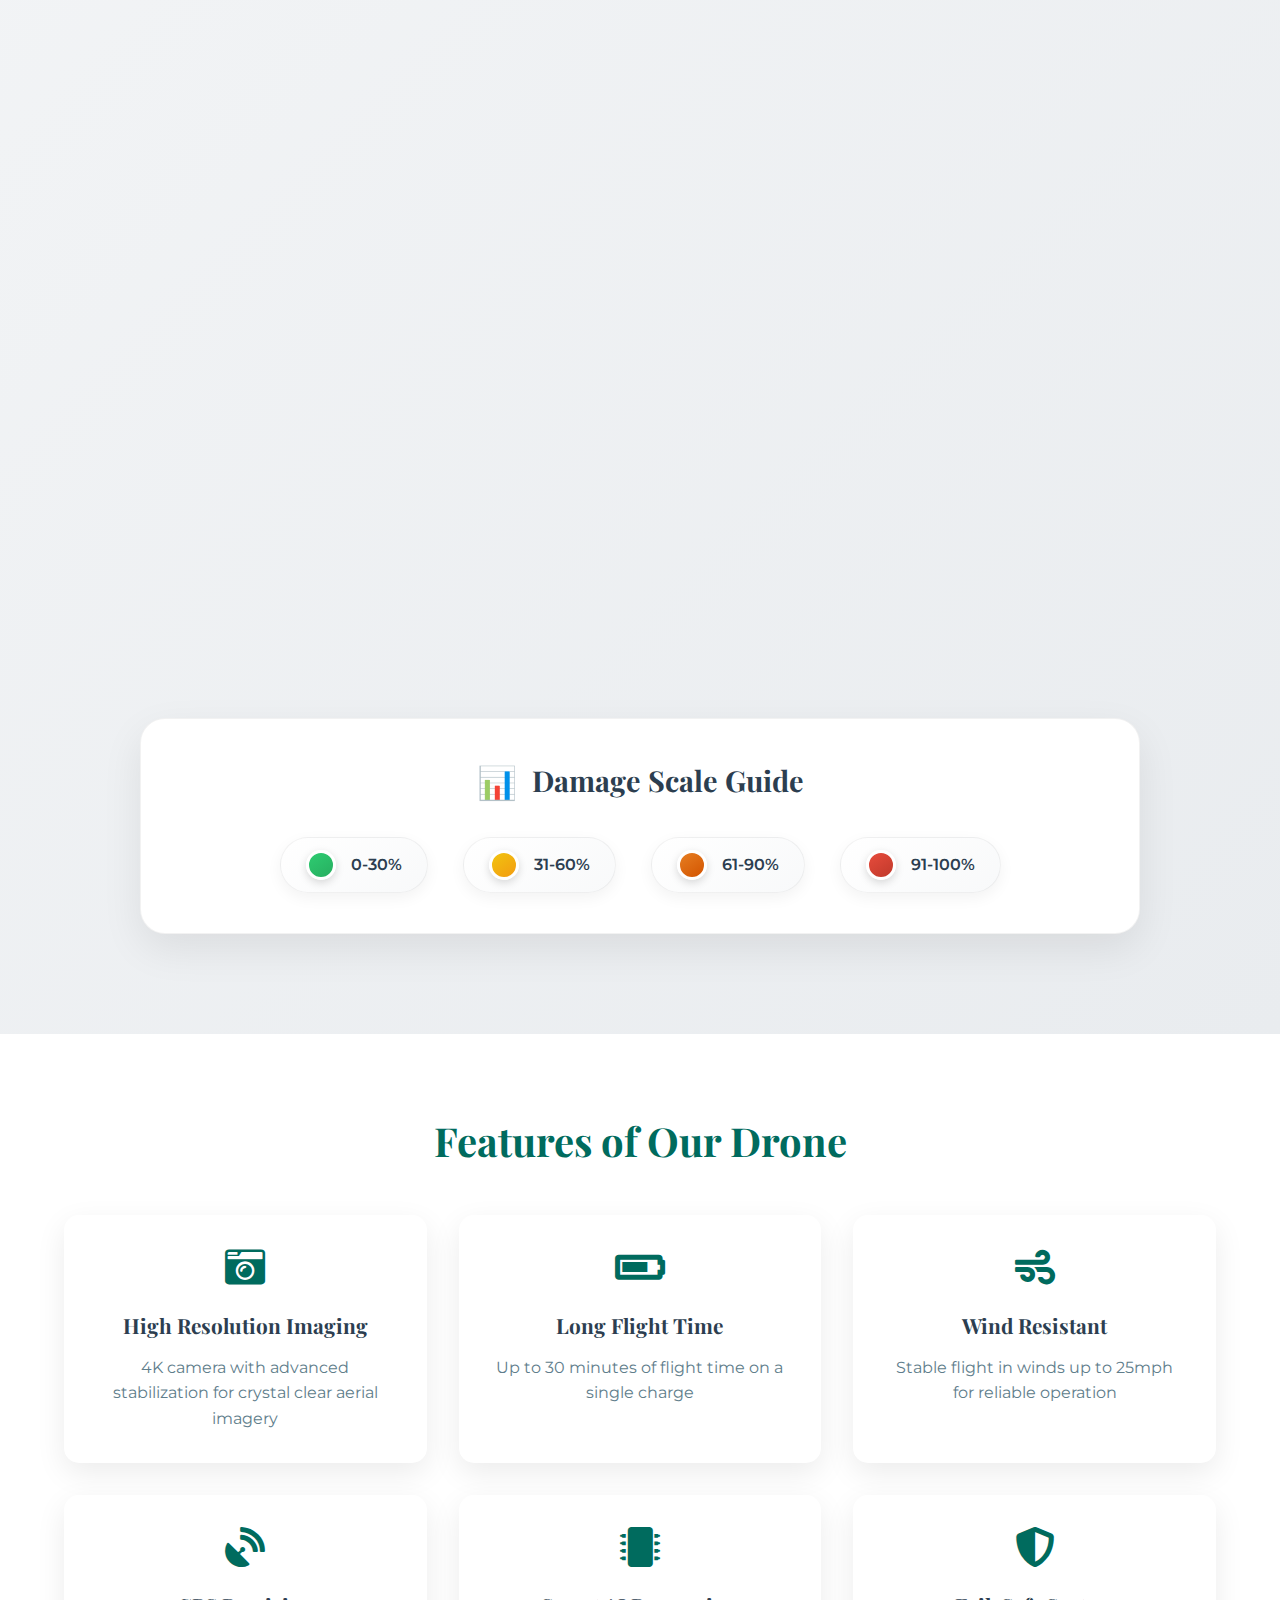
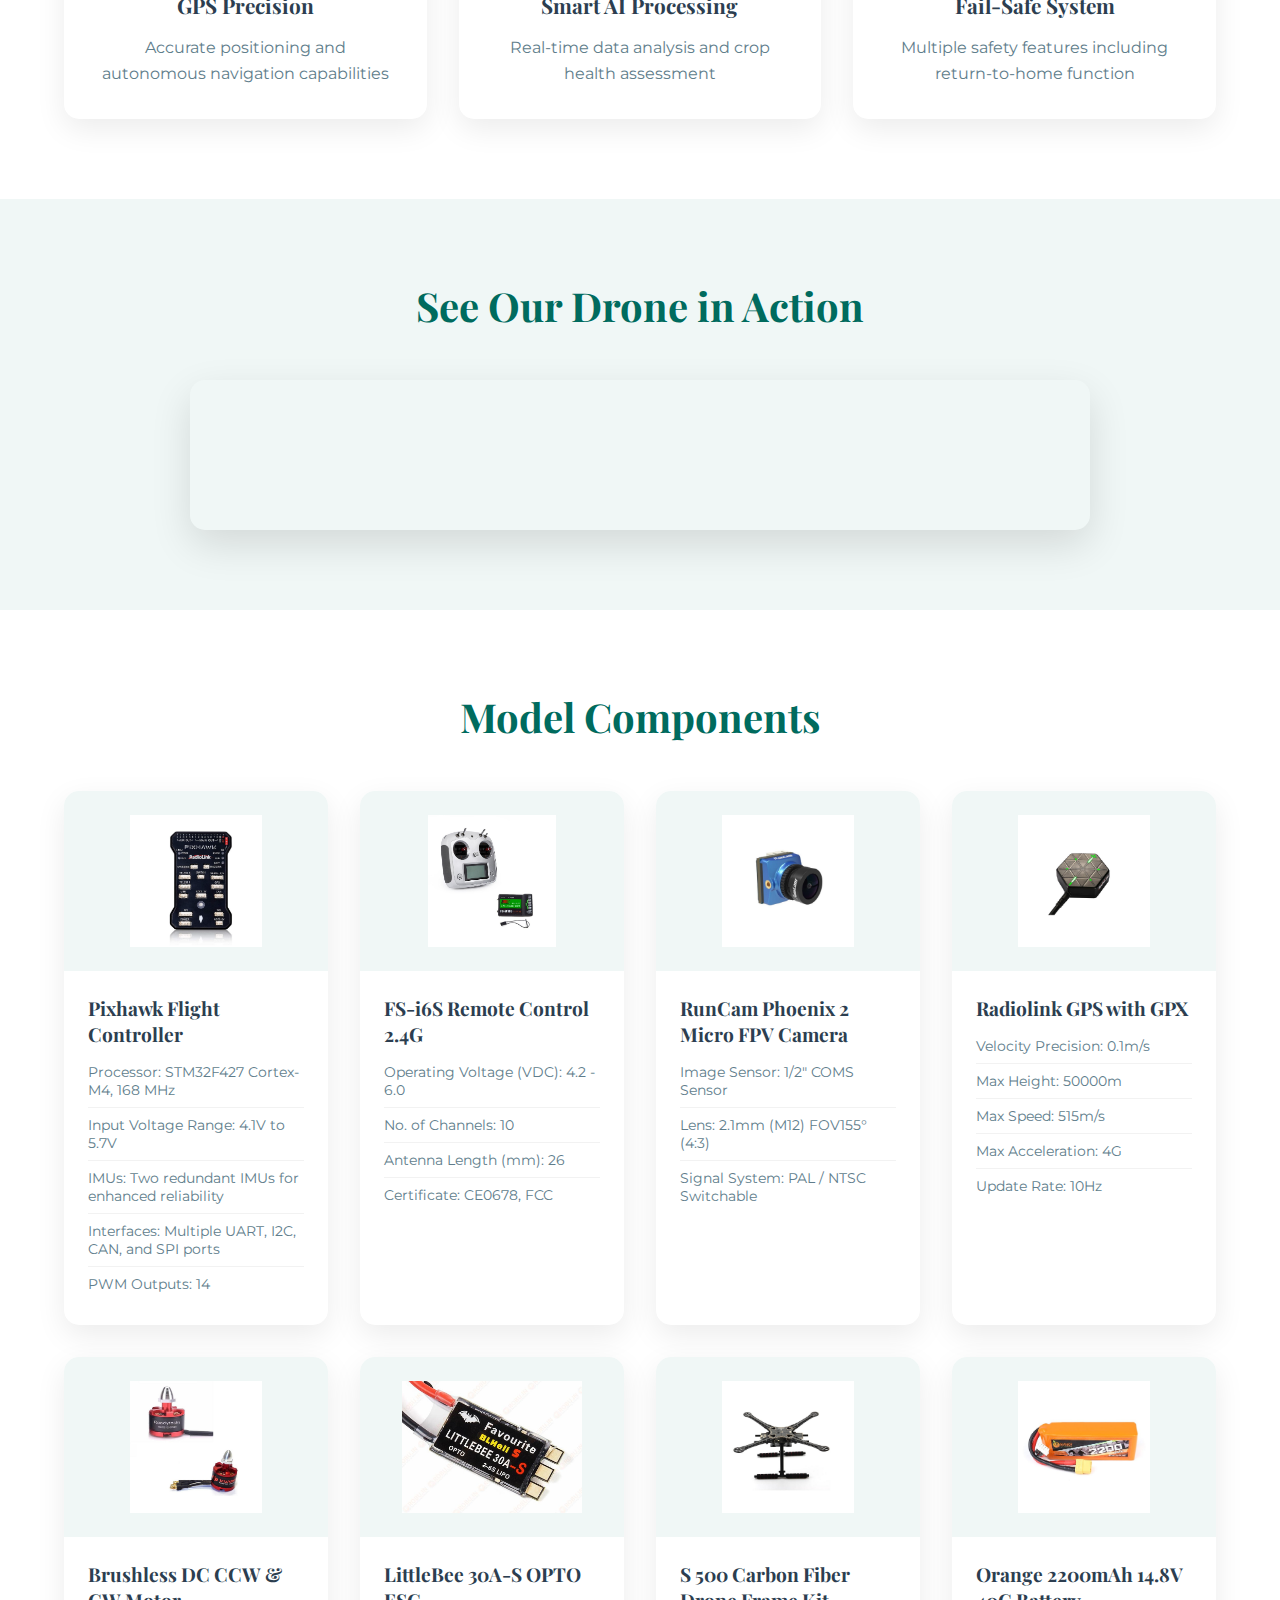
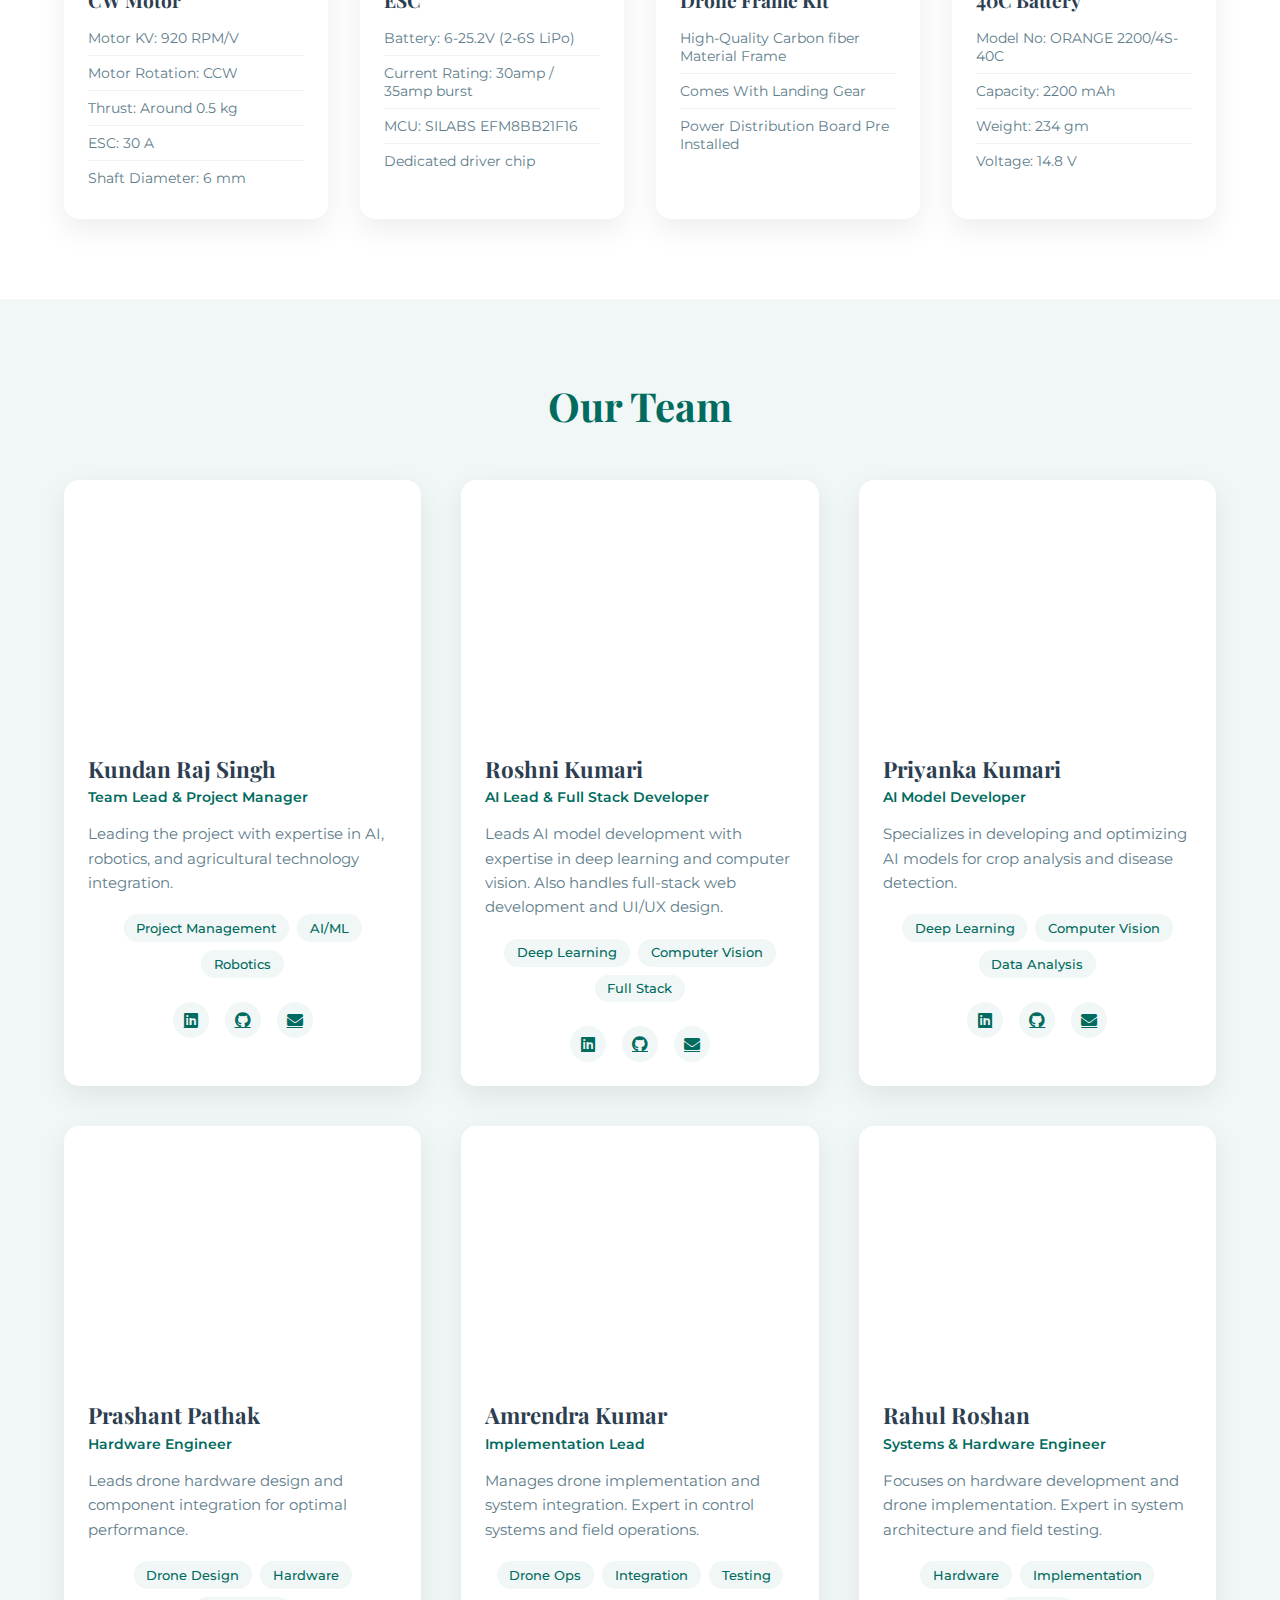
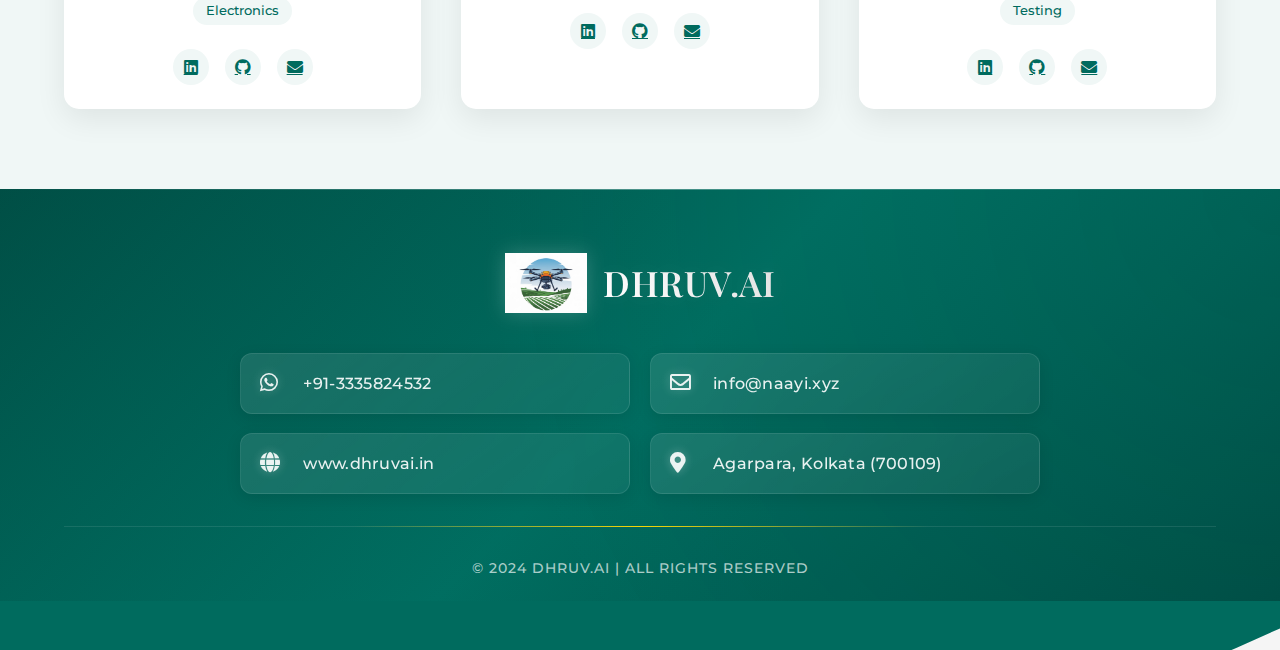
==== commit c1a4e9cd: "email-update" ====
--- a/index.html
+++ b/index.html
@@ -25,6 +25,7 @@
             <div class="nav-links" id="navLinks">
                 <a href="#home" class="nav-item">Home</a>
                 <a href="#vision" class="nav-item">Vision</a>
+                <a href="#aimodel" class="nav-item">AIModel</a>
                 <a href="#process" class="nav-item">Process</a>
                 <a href="#components" class="nav-item">Components</a>
                 <a href="#team" class="nav-item">Team</a>
@@ -36,11 +37,11 @@
     <section class="hero-section" id="home">
         <div class="hero-container">
             <div class="hero-content">
-                <h1>Smart Farming with 
+                <h1>Smart Agriculture Monitoring with 
                     <span class="highlight">AI Drones</span>
                 </h1>
                 <p class="hero-description">
-                    Transforming agriculture through precision technology. Our AI-powered drones help farmers monitor crops, analyze field health, and maximize yields efficiently.
+                    Create an IoT-based system that monitors plant health and provides pest control solutions. Our AI-powered drones help farmers detect diseases early, analyze field health, and optimize pesticide application.
                 </p>
             </div>
             <div class="hero-image">
@@ -56,78 +57,27 @@
         </div>
         <div class="vision-container">
             <div class="vision-content">
-                <h2>Our Vision</h2>
+                <h2>Why Dhruv.AI</h2>
                 <div class="vision-grid">
                     <div class="vision-card">
                         <i class="fas fa-robot"></i>
-                        <h3>AI-Powered Innovation</h3>
-                        <p>Leveraging cutting-edge artificial intelligence to revolutionize traditional farming practices.</p>
+                        <h3>Supporting Farmers</h3>
+                        <p>Our core vision is to empower farmers with advanced tools that enhance their decision-making and improve crop health.</p>
                     </div>
                     <div class="vision-card">
                         <i class="fas fa-helicopter"></i>
-                        <h3>Drone Technology</h3>
-                        <p>Using advanced drone systems to monitor and analyze agricultural fields with precision.</p>
+                        <h3>AI-Enabled Drones</h3>
+                        <p>We are developing drones equipped with AI technology to analyze agricultural fields in real-time.</p>
                     </div>
                     <div class="vision-card">
                         <i class="fas fa-leaf"></i>
-                        <h3>Sustainable Agriculture</h3>
-                        <p>Promoting sustainable farming practices through smart technology integration.</p>
+                        <h3>Early Disease Detection</h3>
+                        <p>Our drones help farmers detect diseases early, allowing for timely intervention and reducing crop loss.</p>
                     </div>
                 </div>
                 <div class="vision-description">
-                    <p>We embark on a journey to revolutionize farming by harnessing the power of artificial intelligence and drone technology. Our AI-enabled drones capture high-quality images of agricultural fields, analyzing plant health and detecting diseases to improve crop yield and sustainability.</p>
-                </div>
-            </div>
-        </div>
-    </section>
-
-    <section class="features-section">
-        <div class="features-container">
-            <h2>Features of Our Drone</h2>
-            <div class="features-grid">
-                <div class="feature-card">
-                    <i class="fas fa-camera-retro"></i>
-                    <h3>High Resolution Imaging</h3>
-                    <p>4K camera with advanced stabilization for crystal clear aerial imagery</p>
-                </div>
-                <div class="feature-card">
-                    <i class="fas fa-battery-three-quarters"></i>
-                    <h3>Long Flight Time</h3>
-                    <p>Up to 30 minutes of flight time on a single charge</p>
-                </div>
-                <div class="feature-card">
-                    <i class="fas fa-wind"></i>
-                    <h3>Wind Resistant</h3>
-                    <p>Stable flight in winds up to 25mph for reliable operation</p>
-                </div>
-                <div class="feature-card">
-                    <i class="fas fa-satellite-dish"></i>
-                    <h3>GPS Precision</h3>
-                    <p>Accurate positioning and autonomous navigation capabilities</p>
-                </div>
-                <div class="feature-card">
-                    <i class="fas fa-microchip"></i>
-                    <h3>Smart AI Processing</h3>
-                    <p>Real-time data analysis and crop health assessment</p>
-                </div>
-                <div class="feature-card">
-                    <i class="fas fa-shield-alt"></i>
-                    <h3>Fail-Safe System</h3>
-                    <p>Multiple safety features including return-to-home function</p>
-                </div>
-            </div>
-        </div>
-        
-    </section>
-
-    <section class="video-section">
-        <div class="video-container">
-            <h2>See Our Drone in Action</h2>
-            <div class="video-wrapper">
-                <video autoplay muted loop playsinline poster="assets/drone-video.mp4">
-                    <source src="assets/drone-video.mp4" type="video/mp4">
-                    Your browser does not support the video tag.
-                </video>
+                    <p>Our approach reduces inefficiencies and supports environmentally responsible farming, contributing to a more sustainable agricultural future. By providing accurate data, our solution helps minimize the use of harmful chemicals, promoting sustainable farming practices.</p>
+                </div>
             </div>
         </div>
     </section>
@@ -141,43 +91,43 @@
                 </button>
                 <div class="workflow-item active">
                     <div class="workflow-icon">
-                        <img src="assets/images/droneProcess.png" alt="Making Drone">
+                        <img src="assets/images/droneProcess.png" alt="Video Footage Capture">
                         <span class="step-number">01</span>
                     </div>
-                    <h3>Making Drone</h3>
-                    <p>Custom-built drones designed for agricultural monitoring</p>
+                    <h3>Video Footage Capture</h3>
+                    <p>A drone captures video footage of crops using high-resolution cameras</p>
                 </div>
                 <div class="workflow-item">
                     <div class="workflow-icon">
-                        <img src="assets/images/Ai.png" alt="Making AI Model">
+                        <img src="assets/images/Ai.png" alt="AI Model Analysis">
                         <span class="step-number">02</span>
                     </div>
-                    <h3>AI Model Development</h3>
-                    <p>Advanced algorithms for crop analysis</p>
+                    <h3>AI Model Analysis</h3>
+                    <p>The AI model processes the video footage to detect plant diseases</p>
                 </div>
                 <div class="workflow-item">
                     <div class="workflow-icon">
-                        <img src="assets/images/data-collection.png" alt="Capturing Images">
+                        <img src="assets/images/data-collection.png" alt="Disease Detection">
                         <span class="step-number">03</span>
                     </div>
-                    <h3>Data Collection</h3>
-                    <p>High-resolution aerial imagery capture</p>
+                    <h3>Disease Detection & Diagnosis</h3>
+                    <p>The AI matches symptoms with known plant diseases and identifies affected areas</p>
                 </div>
                 <div class="workflow-item">
                     <div class="workflow-icon">
-                        <img src="assets/images/dataAnalasis.png" alt="Analysis">
+                        <img src="assets/images/dataAnalasis.png" alt="Pesticide Spraying">
                         <span class="step-number">04</span>
                     </div>
-                    <h3>Data Analysis</h3>
-                    <p>AI-powered crop health assessment</p>
+                    <h3>Automated Pesticide Spraying</h3>
+                    <p>The drone selectively sprays pesticides only where needed, reducing waste and improving efficiency</p>
                 </div>
                 <div class="workflow-item">
                     <div class="workflow-icon">
-                        <img src="assets/images/resultt.png" alt="Results">
+                        <img src="assets/images/resultt.png" alt="Reporting">
                         <span class="step-number">05</span>
                     </div>
-                    <h3>Results & Insights</h3>
-                    <p>Actionable farming recommendations</p>
+                    <h3>Reporting & Alerts</h3>
+                    <p>The system generates reports/heat map with insights for farmers</p>
                 </div>
                 <button class="workflow-nav next">
                     <i class="fas fa-chevron-right"></i>
@@ -186,84 +136,222 @@
         </div>
     </section>
 
-<!DOCTYPE html>
-<html lang="en">
-<head>
-    <meta charset="UTF-8">
-    <meta name="viewport" content="width=device-width, initial-scale=1.0, maximum-scale=1.0, user-scalable=no">
-    <title>DHRUV.AI - Agricultural Drone Solutions</title>
-    <link href="https://fonts.googleapis.com/css2?family=Montserrat:wght@300;400;500;600;700&family=Playfair+Display:wght@400;500;600;700&display=swap" rel="stylesheet">
-    <link rel="stylesheet" href="https://cdnjs.cloudflare.com/ajax/libs/font-awesome/5.15.4/css/all.min.css">
-    <link rel="stylesheet" href="style.css">
-</head>
-<body>  
-    <nav class="navbar">
-        <div class="nav-container">
-            <div class="nav-logo">
-                <img src="assets/images/logoDhruvai.png" alt="DHRUV.AI Logo">
-                <div class="logo-text">
-                    <span class="dhruv">DHRUV</span><span class="ai">.AI</span>
-                </div>
-            </div>
+    <section class="aimodel-section" id="aimodel">
+        <div class="aimodel-container">
+            <h2>AI Model for Tomato Leaf Disease Detection</h2>
+            <p class="aimodel-description">Our AI model can detect and analyze various tomato leaf diseases, providing accurate damage assessment and pesticide recommendations.</p>
             
-            <button class="menu-btn" onclick="toggleMenu()">
-                <i class="fas fa-bars"></i>
-            </button>
-            
-            <div class="nav-links" id="navLinks">
-                <a href="#home" class="nav-item">Home</a>
-                <a href="#vision" class="nav-item">Vision</a>
-                <a href="#process" class="nav-item">Process</a>
-                <a href="#components" class="nav-item">Components</a>
-                <a href="#team" class="nav-item">Team</a>
-                <a href="#footer" class="nav-item">Contact Us</a>
-            </div>
-        </div>
-    </nav>
-
-    <section class="hero-section" id="home">
-        <div class="hero-container">
-            <div class="hero-content">
-                <h1>Smart Farming with 
-                    <span class="highlight">AI Drones</span>
-                </h1>
-                <p class="hero-description">
-                    Transforming agriculture through precision technology. Our AI-powered drones help farmers monitor crops, analyze field health, and maximize yields efficiently.
-                </p>
-            </div>
-            <div class="hero-image">
-                <img src="assets/images/drone.jpeg" alt="Agricultural Drone" class="main-image">
-            </div>
-        </div>
-    </section>
-
-    <section class="intro-section" id="vision">
-        <div class="vision-shapes">
-            <div class="shape shape-1"></div>
-            <div class="shape shape-2"></div>
-        </div>
-        <div class="vision-container">
-            <div class="vision-content">
-                <h2>Our Vision</h2>
-                <div class="vision-grid">
-                    <div class="vision-card">
-                        <i class="fas fa-robot"></i>
-                        <h3>AI-Powered Innovation</h3>
-                        <p>Leveraging cutting-edge artificial intelligence to revolutionize traditional farming practices.</p>
-                    </div>
-                    <div class="vision-card">
-                        <i class="fas fa-helicopter"></i>
-                        <h3>Drone Technology</h3>
-                        <p>Using advanced drone systems to monitor and analyze agricultural fields with precision.</p>
-                    </div>
-                    <div class="vision-card">
-                        <i class="fas fa-leaf"></i>
-                        <h3>Sustainable Agriculture</h3>
-                        <p>Promoting sustainable farming practices through smart technology integration.</p>
-                    </div>
-                </div>
-                <div class="vision-description">
-                    <p>We embark on a journey to revolutionize farming by harnessing the power of artificial intelligence and drone technology. Our AI-enabled drones capture high-quality images of agricultural fields, analyzing plant health and detecting diseases to improve crop yield and sustainability.</p>
+            <div class="disease-grid">
+                <!-- Early Blight -->
+                <div class="disease-card">
+                    <div class="disease-image">
+                        <img src="./assets/images/early-blight.JPG" alt="Early Blight">
+                        <div class="damage-overlay">
+                            <span class="damage-percentage">45%</span>
+                        </div>
+                    </div>
+                    <div class="disease-info">
+                        <h3>Early Blight</h3>
+                        <p>Dark brown spots with concentric rings on leaves</p>
+                        <div class="pesticide-recommendation">
+                            <h4>Recommended Pesticide:</h4>
+                            <p>Chlorothalonil (1.5g/L)</p>
+                            <p class="application">Apply every 10-14 days</p>
+                        </div>
+                    </div>
+                </div>
+
+                <!-- Late Blight -->
+                <div class="disease-card">
+                    <div class="disease-image">
+                        <img src="./assets/images/late-blight.JPG" alt="Late Blight">
+                        <div class="damage-overlay">
+                            <span class="damage-percentage">50%</span>
+                        </div>
+                    </div>
+                    <div class="disease-info">
+                        <h3>Late Blight</h3>
+                        <p>Large, dark brown patches with white fungal growth</p>
+                        <div class="pesticide-recommendation">
+                            <h4>Recommended Pesticide:</h4>
+                            <p>Metalaxyl (0.3g/L) + Mancozeb (1.5g/L)</p>
+                            <p class="application">Apply every 7-10 days</p>
+                        </div>
+                    </div>
+                </div>
+
+                <!-- Septoria Leaf Spot -->
+                <div class="disease-card">
+                    <div class="disease-image">
+                        <img src="./assets/images/Septoria-Leaf-Spot.JPG" alt="Septoria Leaf Spot">
+                        <div class="damage-overlay">
+                            <span class="damage-percentage">35%</span>
+                        </div>
+                    </div>
+                    <div class="disease-info">
+                        <h3>Septoria Leaf Spot</h3>
+                        <p>Small, circular spots with gray centers</p>
+                        <div class="pesticide-recommendation">
+                            <h4>Recommended Pesticide:</h4>
+                            <p>Copper Oxychloride (2g/L)</p>
+                            <p class="application">Apply every 14 days</p>
+                        </div>
+                    </div>
+                </div>
+
+                <!-- Bacterial Spot -->
+                <div class="disease-card">
+                    <div class="disease-image">
+                        <img src="./assets/images/bacterial-spot.JPG" alt="Bacterial Spot">
+                        <div class="damage-overlay">
+                            <span class="damage-percentage">40%</span>
+                        </div>
+                    </div>
+                    <div class="disease-info">
+                        <h3>Bacterial Spot</h3>
+                        <p>Small, dark brown spots with yellow halos</p>
+                        <div class="pesticide-recommendation">
+                            <h4>Recommended Pesticide:</h4>
+                            <p>Copper Hydroxide (1.5g/L)</p>
+                            <p class="application">Apply every 10 days</p>
+                        </div>
+                    </div>
+                </div>
+
+                <!-- Target Spot -->
+                <div class="disease-card">
+                    <div class="disease-image">
+                        <img src="./assets/images/target-spot.JPG" alt="Target Spot">
+                        <div class="damage-overlay">
+                            <span class="damage-percentage">35%</span>
+                        </div>
+                    </div>
+                    <div class="disease-info">
+                        <h3>Target Spot</h3>
+                        <p>Brown spots with concentric rings and yellow halos</p>
+                        <div class="pesticide-recommendation">
+                            <h4>Recommended Pesticide:</h4>
+                            <p>Azoxystrobin (0.75g/L)</p>
+                            <p class="application">Apply every 14 days</p>
+                        </div>
+                    </div>
+                </div>
+
+                <!-- Leaf Mold -->
+                <div class="disease-card">
+                    <div class="disease-image">
+                        <img src="./assets/images/leaf-mold.JPG" alt="Leaf Mold">
+                        <div class="damage-overlay">
+                            <span class="damage-percentage">45%</span>
+                        </div>
+                    </div>
+                    <div class="disease-info">
+                        <h3>Leaf Mold</h3>
+                        <p>Yellow spots with grayish-purple mold</p>
+                        <div class="pesticide-recommendation">
+                            <h4>Recommended Pesticide:</h4>
+                            <p>Trifloxystrobin (0.3g/L)</p>
+                            <p class="application">Apply every 10 days</p>
+                        </div>
+                    </div>
+                </div>
+
+                <!-- Two-Spotted Spider Mite -->
+                <div class="disease-card">
+                    <div class="disease-image">
+                        <img src="./assets/images/spider-mite.JPG" alt="Two-Spotted Spider Mite">
+                        <div class="damage-overlay">
+                            <span class="damage-percentage">30%</span>
+                        </div>
+                    </div>
+                    <div class="disease-info">
+                        <h3>Two-Spotted Spider Mite</h3>
+                        <p>Yellow stippling and webbing on leaves</p>
+                        <div class="pesticide-recommendation">
+                            <h4>Recommended Pesticide:</h4>
+                            <p>Abamectin (0.5ml/L)</p>
+                            <p class="application">Apply every 7 days</p>
+                        </div>
+                    </div>
+                </div>
+
+                <!-- Tomato Yellow Leaf Curl -->
+                <div class="disease-card full-width">
+                    <div class="disease-image">
+                        <img src="./assets/images/yellow-curl.JPG" alt="Tomato Yellow Leaf Curl">
+                        <div class="damage-overlay">
+                            <span class="damage-percentage">50%</span>
+                        </div>
+                    </div>
+                    <div class="disease-info">
+                        <h3>Tomato Yellow Leaf Curl</h3>
+                        <p>Yellow, curled leaves with stunted growth</p>
+                        <div class="pesticide-recommendation">
+                            <h4>Recommended Pesticide:</h4>
+                            <p>Imidacloprid (0.3ml/L)</p>
+                            <p class="application">Apply every 14-21 days</p>
+                        </div>
+                    </div>
+                </div>
+
+                <!-- Mosaic Virus -->
+                <div class="disease-card full-width">
+                    <div class="disease-image">
+                        <img src="./assets/images/mosaic-virus.JPG" alt="Mosaic Virus">
+                        <div class="damage-overlay">
+                            <span class="damage-percentage">40%</span>
+                        </div>
+                    </div>
+                    <div class="disease-info">
+                        <h3>Mosaic Virus</h3>
+                        <p>Mottled yellow and green patterns on leaves</p>
+                        <div class="pesticide-recommendation">
+                            <h4>Recommended Pesticide:</h4>
+                            <p>No chemical control - Remove infected plants</p>
+                            <p class="application">Monitor and prevent spread</p>
+                        </div>
+                    </div>
+                </div>
+
+                <!-- Leaf Miners -->
+                <div class="disease-card">
+                    <div class="disease-image">
+                        <img src="./assets/images/leaf-miners.jpg" alt="Leaf Miners">
+                        <div class="damage-overlay">
+                            <span class="damage-percentage">30%</span>
+                        </div>
+                    </div>
+                    <div class="disease-info">
+                        <h3>Leaf Miners</h3>
+                        <p>Serpentine mines on leaves</p>
+                        <div class="pesticide-recommendation">
+                            <h4>Recommended Pesticide:</h4>
+                            <p>Cyromazine (0.75g/L)</p>
+                            <p class="application">Apply every 10 days</p>
+                        </div>
+                    </div>
+                </div>
+            </div>
+
+            <div class="damage-scale">
+                <h3>Damage Scale Guide</h3>
+                <div class="scale-container">
+                    <div class="scale-item">
+                        <div class="scale-color low"></div>
+                        <span>0-30%</span>
+                    </div>
+                    <div class="scale-item">
+                        <div class="scale-color medium"></div>
+                        <span>31-60%</span>
+                    </div>
+                    <div class="scale-item">
+                        <div class="scale-color high"></div>
+                        <span>61-90%</span>
+                    </div>
+                    <div class="scale-item">
+                        <div class="scale-color severe"></div>
+                        <span>91-100%</span>
+                    </div>
                 </div>
             </div>
         </div>
@@ -312,58 +400,10 @@
         <div class="video-container">
             <h2>See Our Drone in Action</h2>
             <div class="video-wrapper">
-                <video autoplay muted loop playsinline poster="assets/drone-video.mp4">
-                    <source src="assets/drone-video.mp4" type="video/mp4">
+                <video autoplay muted loop playsinline poster="./assets/drone-video.mp4">
+                    <source src="./assets/drone-video.mp4" type="video/mp4">
                     Your browser does not support the video tag.
                 </video>
-            </div>
-        </div>
-    </section>
-
-    <section class="mission-section" id="process">
-        <div class="process-container">
-            <h2>Our Process</h2>
-            <div class="workflow-container">
-                <div class="workflow-item active">
-                    <div class="workflow-icon">
-                        <img src="assets/images/droneProcess.png" alt="Making Drone">
-                        <span class="step-number">01</span>
-                    </div>
-                    <h3>Making Drone</h3>
-                    <p>Custom-built drones designed for agricultural monitoring</p>
-                </div>
-                <div class="workflow-item">
-                    <div class="workflow-icon">
-                        <img src="assets/images/Ai.png" alt="Making AI Model">
-                        <span class="step-number">02</span>
-                    </div>
-                    <h3>AI Model Development</h3>
-                    <p>Advanced algorithms for crop analysis</p>
-                </div>
-                <div class="workflow-item">
-                    <div class="workflow-icon">
-                        <img src="assets/images/data-collection.png" alt="Capturing Images">
-                        <span class="step-number">03</span>
-                    </div>
-                    <h3>Data Collection</h3>
-                    <p>High-resolution aerial imagery capture</p>
-                </div>
-                <div class="workflow-item">
-                    <div class="workflow-icon">
-                        <img src="assets/images/dataAnalasis.png" alt="Analysis">
-                        <span class="step-number">04</span>
-                    </div>
-                    <h3>Data Analysis</h3>
-                    <p>AI-powered crop health assessment</p>
-                </div>
-                <div class="workflow-item">
-                    <div class="workflow-icon">
-                        <img src="assets/images/resultt.png" alt="Results">
-                        <span class="step-number">05</span>
-                    </div>
-                    <h3>Results & Insights</h3>
-                    <p>Actionable farming recommendations</p>
-                </div>
             </div>
         </div>
     </section>
@@ -374,14 +414,13 @@
             <!-- Flight Controller -->
             <div class="component-card">
                 <img src="assets/images/FlightController (2).png" alt="Radiolink Flight Controller">
-                <h3>Radiolink Flight Controller</h3>
+                <h3>Pixhawk Flight Controller</h3>
                 <ul class="specs-list">
-                    <li>Processor: HC32F4A0PITB</li>
-                    <li>Input Voltage Range: 2-12S</li>
-                    <li>Input Current(A): 90</li>
-                    <li>Output Voltage(V): 5.1</li>
-                    <li>Output Current (A): 2.5</li>
-                    <li>PWM Outputs: 10</li>
+                    <li>Processor: STM32F427 Cortex-M4, 168 MHz</li>
+                    <li>Input Voltage Range: 4.1V to 5.7V</li>
+                    <li>IMUs: Two redundant IMUs for enhanced reliability</li>
+                    <li> Interfaces: Multiple UART, I2C, CAN, and SPI ports</li>
+                    <li>PWM Outputs: 14</li>
                 </ul>
             </div>
 
@@ -484,9 +523,9 @@
                         skills: ["Project Management", "AI/ML", "Robotics"],
                         image: "member1.jpg",
                         social: {
-                            linkedin: "kundan-raj-singh-714015283",
+                            linkedin: "https://www.linkedin.com/in/kundan-raj-singh-714015283?utm_source=share&utm_campaign=share_via&utm_content=profile&utm_medium=android_app",
                             github: "kundanrs",
-                            email: "https://mail.google.com/mail/u/0/#inbox?compose=GTvVlcSPFdRVzLFvrDMhnjjdmznwrJpxRWVZQVgftvRcbgrtmdTLCvtgcNpdvbbBpnKJFHncwJchR"
+                            email: "mailto:kundansingh.iitm@gmail.com"
                         }
                     },
                     {
@@ -496,8 +535,8 @@
                         skills: ["Deep Learning", "Computer Vision", "Full Stack"],
                         image: "member2.jpeg",
                         social: {
-                            linkedin: "roshni-sah-6336bb2a7",
-                            github: "Roshni-Sah",
+                            linkedin: "www.linkedin.com/in/roshni-sah-6336bb2a7",
+                            github: "https://github.com/Roshni-Sah",
                             email: "https://mail.google.com/mail/u/0/#inbox?compose=GTvVlcSPFdRVzLFvrDMhnjjdmznwrJpxRWVZQVgftvRcbgrtmdTLCvtgcNpdvbbBpnKJFHncwJchR"
                         }
                     },
@@ -509,7 +548,7 @@
                         image: "member3.jpeg",
                         social: {
                             linkedin: "priyanka-kumari-3861b4327",
-                            github: "priyankakumari0203",
+                            github: "https://github.com/priyankakumari0203",
                             email: "https://mail.google.com/mail/u/0/#inbox?compose=GTvVlcSPFdRVzLFvrDMhnjjdmznwrJpxRWVZQVgftvRcbgrtmdTLCvtgcNpdvbbBpnKJFHncwJchR"
                         }
                     },
@@ -520,8 +559,8 @@
                         skills: ["Drone Design", "Hardware", "Electronics"],
                         image: "member4.jpg",
                         social: {
-                            linkedin: "prashant-pathak-7ab88931b",
-                            github: "prashantpathak4",
+                            linkedin: "https://www.linkedin.com/in/prashant-pathak-7ab88931b?utm_source=share&utm_campaign=share_via&utm_content=profile&utm_medium=android_app",
+                            github: "https://github.com/prashantpathak4",
                             email: "prashant10grd@gmail.com"
                         }
                     },
@@ -532,8 +571,8 @@
                         skills: ["Drone Ops", "Integration", "Testing"],
                         image: "member5.jpg",
                         social: {
-                            linkedin: "amrendra-kumar-931b6831b",
-                            github: "Amrendrakumar10",
+                            linkedin: "https://www.linkedin.com/in/amrendra-kumar-931b6831b?utm_source=share&utm_campaign=share_via&utm_content=profile&utm_medium=android_app",
+                            github: "https://github.com/Amrendrakumar10",
                             email: "https://mail.google.com/mail/u/0/#inbox?compose=GTvVlcSPFdRVzLFvrDMhnjjdmznwrJpxRWVZQVgftvRcbgrtmdTLCvtgcNpdvbbBpnKJFHncwJchR"
                         }
                     },
@@ -544,8 +583,8 @@
                         skills: ["Hardware", "Implementation", "Testing"],
                         image: "member6.jpg",
                         social: {
-                            linkedin: "rahul-roshan-rr",
-                            github: "r-roshan1001",
+                            linkedin: "https://www.linkedin.com/in/rahul-roshan-rr?utm_source=share&utm_campaign=share_via&utm_content=profile&utm_medium=android_app",
+                            github: "https://github.com/r-roshan1001",
                             email: "https://mail.google.com/mail/u/0/#inbox?compose=GTvVlcSPFdRVzLFvrDMhnjjdmznwrJpxRWVZQVgftvRcbgrtmdTLCvtgcNpdvbbBpnKJFHncwJchR"
                         }
                     }
@@ -596,13 +635,13 @@
                         <i class="fab fa-whatsapp"></i>
                         <p>+91-3335824532</p>
                     </a>
-                    <a href="mailto:info@dhruv.xyz" class="info-item">
+                    <a href="https://mail.google.com/mail/u/0/#inbox?compose=GTvVlcSGLdlpXTsKSLxVpPdWNfQdQFjrglTRwTvJdffGxjZgNgKzjkmqrhrPLRcHSJvxXvwvPdBzq" class="info-item" target="_blank">
                         <i class="far fa-envelope"></i>
                         <p>info@naayi.xyz</p>
                     </a>
                     <a href="https://www.dhruv.ai" class="info-item" target="_blank">
                         <i class="fas fa-globe"></i>
-                        <p>www.dhruv.in</p>
+                        <p>www.dhruvai.in</p>
                     </a>
                     <a href="https://maps.google.com/?q=Agarpara,kolkata" class="info-item" target="_blank">
                         <i class="fas fa-map-marker-alt"></i>
@@ -641,18 +680,27 @@
             // Initialize animations for features section
             const featuresContainer = $('.features-container');
             if (featuresContainer) {
-                // Add animation class after a short delay to ensure proper rendering
                 setTimeout(() => {
                     featuresContainer.classList.add('animate');
-                    // Force a reflow
                     void featuresContainer.offsetWidth;
-                    // Add visible class if in viewport
                     if (isElementInViewport(featuresContainer)) {
                         featuresContainer.classList.add('visible');
                     }
                 }, 100);
             }
 
+            // Add loading state to disease cards
+            const diseaseCards = $$('.disease-card');
+            diseaseCards.forEach(card => {
+                card.classList.add('loading');
+                const img = card.querySelector('img');
+                if (img) {
+                    img.onload = () => {
+                        card.classList.remove('loading');
+                    };
+                }
+            });
+
             // Intersection Observer for animations
             const observerOptions = {
                 threshold: 0.1,
@@ -663,18 +711,22 @@
                 entries.forEach(entry => {
                     if (entry.isIntersecting) {
                         entry.target.classList.add('visible');
+                        if (entry.target.classList.contains('disease-card')) {
+                            entry.target.style.opacity = '1';
+                            entry.target.style.transform = 'translateY(0)';
+                        }
                     }
                 });
             }, observerOptions);
 
-            // Observe features container for animation
-            if (featuresContainer) {
-                observer.observe(featuresContainer);
-            }
-
-            // Observe other elements for animation
-            $$('.component-card, .team-card, .process-item, .vision-card, .video-container').forEach(el => {
+            // Observe elements for animation
+            $$('.component-card, .team-card, .process-item, .vision-card, .video-container, .disease-card').forEach(el => {
                 observer.observe(el);
+                if (el.classList.contains('disease-card')) {
+                    el.style.opacity = '0';
+                    el.style.transform = 'translateY(20px)';
+                    el.style.transition = 'opacity 0.5s ease, transform 0.5s ease';
+                }
             });
 
             // Helper function to check if element is in viewport
--- a/style.css
+++ b/style.css
@@ -438,179 +438,272 @@
 
 /* Process Section */
 .mission-section {
-    padding: 5rem 5%;
-    background: var(--section-bg-3);
+    padding: 100px 20px;
+    background: linear-gradient(135deg, #f8f9fa 0%, #e9ecef 100%);
+    position: relative;
+    overflow: hidden;
 }
 
 .process-container {
-    max-width: 1200px;
+    max-width: 1400px;
     margin: 0 auto;
     text-align: center;
+    position: relative;
 }
 
 .process-container h2 {
     color: var(--primary);
-    margin-bottom: 3rem;
-    font-size: 2.5rem;
+    margin-bottom: 50px;
+    font-size: 2.8rem;
+    font-weight: 700;
+    position: relative;
+    display: inline-block;
+}
+
+.process-container h2::after {
+    content: '';
+    position: absolute;
+    bottom: -15px;
+    left: 50%;
+    transform: translateX(-50%);
+    width: 100px;
+    height: 4px;
+    background: linear-gradient(90deg, var(--primary), var(--primary-light));
+    border-radius: 2px;
 }
 
 .workflow-container {
-    display: flex;
-    flex-wrap: nowrap;
-    overflow-x: auto;
-    padding: 1rem 0 1.5rem;
-    -webkit-overflow-scrolling: touch;
-    scroll-snap-type: x mandatory;
-    gap: 1.5rem;
-    scrollbar-width: none; /* Firefox */
-    -ms-overflow-style: none; /* IE and Edge */
-    scroll-behavior: smooth;
-    margin: 0 -5%;
-    padding: 1rem 5%;
-    position: relative;
-}
-
-.workflow-container::-webkit-scrollbar {
-    display: none; /* Chrome, Safari, Opera */
+    display: grid;
+    grid-template-columns: repeat(5, 1fr);
+    gap: 30px;
+    padding: 20px;
+    position: relative;
+    margin: 0 auto;
+    max-width: 1200px;
 }
 
 .workflow-item {
-    flex: 0 0 300px;
-    scroll-snap-align: start;
-    padding: 2rem;
     background: white;
-    border-radius: 15px;
-    box-shadow: var(--shadow-soft);
-    transition: all 0.3s ease;
-    margin: 0.5rem;
-    position: relative;
-    overflow: hidden;
+    border-radius: 20px;
+    padding: 40px 25px;
+    box-shadow: 0 10px 30px rgba(0,0,0,0.08);
+    transition: all 0.4s cubic-bezier(0.165, 0.84, 0.44, 1);
+    position: relative;
+    border: 1px solid rgba(0,0,0,0.05);
+    overflow: visible;
 }
 
 .workflow-item::before {
     content: '';
     position: absolute;
-    top: 0;
-    left: 0;
-    right: 0;
-    height: 4px;
+    top: 50%;
+    right: -30px;
+    width: 30px;
+    height: 2px;
     background: linear-gradient(90deg, var(--primary), var(--primary-light));
-    opacity: 0;
-    transition: opacity 0.3s ease;
+    z-index: 1;
+}
+
+.workflow-item:last-child::before {
+    display: none;
 }
 
 .workflow-item:hover {
-    transform: translateY(-5px);
-    box-shadow: var(--shadow-strong);
-}
-
-.workflow-item:hover::before {
-    opacity: 1;
+    transform: translateY(-10px);
+    box-shadow: 0 15px 40px rgba(0,0,0,0.12);
 }
 
 .workflow-icon {
-    position: relative;
     width: 100px;
     height: 100px;
-    margin: 0 auto 1.5rem;
+    margin: 0 auto 25px;
+    position: relative;
     display: flex;
     align-items: center;
     justify-content: center;
+    background: linear-gradient(145deg, #ffffff, #f8f9fa);
+    border-radius: 50%;
+    box-shadow: 0 8px 25px rgba(0,0,0,0.05);
 }
 
 .workflow-icon img {
-    width: 100%;
-    height: 100%;
+    width: 60%;
+    height: 60%;
     object-fit: contain;
-    transition: transform 0.3s ease;
+    transition: transform 0.4s ease;
 }
 
 .workflow-item:hover .workflow-icon img {
-    transform: scale(1.1);
+    transform: scale(1.1) rotate(5deg);
 }
 
 .step-number {
     position: absolute;
-    top: -10px;
-    right: -10px;
-    width: 35px;
-    height: 35px;
-    background: var(--gradient-2);
+    top: -15px;
+    right: -15px;
+    width: 40px;
+    height: 40px;
+    background: linear-gradient(145deg, var(--primary), var(--primary-light));
     color: white;
     border-radius: 50%;
     display: flex;
     align-items: center;
     justify-content: center;
-    font-weight: 600;
+    font-weight: 700;
+    font-size: 1.1rem;
+    box-shadow: 0 4px 15px rgba(0,0,0,0.15);
+    border: 3px solid white;
+}
+
+.workflow-item h3 {
+    color: #2c3e50;
+    font-size: 1.4rem;
+    font-weight: 700;
+    margin-bottom: 15px;
+    transition: color 0.3s ease;
+}
+
+.workflow-item:hover h3 {
+    color: var(--primary);
+}
+
+.workflow-item p {
+    color: #6c757d;
     font-size: 1rem;
-    box-shadow: 0 4px 8px rgba(0,0,0,0.15);
-    border: 2px solid white;
-}
-
-.workflow-item h3 {
-    color: var(--text-dark);
-    font-size: 1.3rem;
-    margin-bottom: 1rem;
-    font-weight: 600;
-}
-
-.workflow-item p {
-    color: var(--text-light);
-    font-size: 0.95rem;
     line-height: 1.6;
-}
-
-.progress-dots {
-    display: flex;
-    justify-content: center;
-    gap: 0.5rem;
-    margin-top: 1.5rem;
-}
-
-.dot {
-    width: 8px;
-    height: 8px;
-    border-radius: 50%;
-    background: rgba(0, 107, 94, 0.3);
-    transition: all 0.3s ease;
-    cursor: pointer;
-}
-
-.dot.active {
-    background: var(--primary);
-    transform: scale(1.5);
-}
-
-/* Add navigation arrows */
-.workflow-nav {
-    position: absolute;
-    top: 50%;
-    transform: translateY(-50%);
-    width: 40px;
-    height: 40px;
-    background: white;
-    border-radius: 50%;
-    display: flex;
-    align-items: center;
-    justify-content: center;
-    cursor: pointer;
-    box-shadow: var(--shadow-soft);
-    transition: all 0.3s ease;
-    z-index: 2;
-}
-
-.workflow-nav:hover {
-    background: var(--primary);
-    color: white;
-    box-shadow: var(--shadow-strong);
-}
-
-.workflow-nav.prev {
-    left: 1%;
-}
-
-.workflow-nav.next {
-    right: 1%;
+    margin: 0;
+}
+
+/* Mobile Styles */
+@media (max-width: 1200px) {
+    .workflow-container {
+        grid-template-columns: repeat(3, 1fr);
+    }
+
+    .workflow-item::before {
+        width: 20px;
+        right: -20px;
+    }
+}
+
+@media (max-width: 992px) {
+    .workflow-container {
+        grid-template-columns: repeat(2, 1fr);
+        gap: 25px;
+    }
+}
+
+@media (max-width: 768px) {
+    .mission-section {
+        padding: 60px 15px;
+    }
+
+    .process-container h2 {
+        font-size: 2.2rem;
+        margin-bottom: 40px;
+    }
+
+    .workflow-container {
+        grid-template-columns: 1fr;
+        gap: 30px;
+        padding: 10px;
+    }
+
+    .workflow-item {
+        padding: 30px 20px;
+        text-align: center;
+        max-width: 400px;
+        margin: 0 auto;
+    }
+
+    .workflow-item::before {
+        display: none;
+    }
+
+    .workflow-icon {
+        width: 80px;
+        height: 80px;
+        margin-bottom: 20px;
+    }
+
+    .step-number {
+        width: 35px;
+        height: 35px;
+        font-size: 1rem;
+        top: -12px;
+        right: -12px;
+    }
+
+    .workflow-item h3 {
+        font-size: 1.3rem;
+        margin-bottom: 12px;
+    }
+
+    .workflow-item p {
+        font-size: 0.95rem;
+    }
+}
+
+/* Animation for workflow items */
+@keyframes fadeInUp {
+    from {
+        opacity: 0;
+        transform: translateY(30px);
+    }
+    to {
+        opacity: 1;
+        transform: translateY(0);
+    }
+}
+
+.workflow-item {
+    opacity: 0;
+    animation: fadeInUp 0.6s ease-out forwards;
+}
+
+.workflow-item:nth-child(1) { animation-delay: 0.1s; }
+.workflow-item:nth-child(2) { animation-delay: 0.2s; }
+.workflow-item:nth-child(3) { animation-delay: 0.3s; }
+.workflow-item:nth-child(4) { animation-delay: 0.4s; }
+.workflow-item:nth-child(5) { animation-delay: 0.5s; }
+
+/* Accessibility Improvements */
+.workflow-item:focus-within {
+    outline: 3px solid var(--primary);
+    outline-offset: 3px;
+}
+
+/* Touch Device Optimizations */
+@media (hover: none) {
+    .workflow-item {
+        transform: none !important;
+    }
+
+    .workflow-item:active {
+        background: #f8f9fa;
+    }
+
+    .workflow-icon img {
+        transform: none !important;
+    }
+}
+
+/* Print Styles */
+@media print {
+    .mission-section {
+        background: none;
+        padding: 20px;
+    }
+
+    .workflow-item {
+        break-inside: avoid;
+        box-shadow: none;
+        border: 1px solid #ddd;
+    }
+
+    .workflow-item::before {
+        display: none;
+    }
 }
 
 /* Components Section */
@@ -1109,166 +1202,766 @@
 }
 
 @media (max-width: 768px) {
+    /* Navigation Improvements */
     .navbar {
-        padding: 0.8rem 4%;
+        padding: 0.8rem 1rem;
+        height: 70px;
+    }
+
+    .nav-logo img {
+        height: 35px;
+    }
+
+    .logo-text .dhruv,
+    .logo-text .ai {
+        font-size: 1.5rem;
     }
 
     .nav-links {
-        display: none;
         position: fixed;
         top: 70px;
+        left: -100%;
+        width: 100%;
+        height: calc(100vh - 70px);
+        background: rgba(0, 107, 94, 0.98);
+        flex-direction: column;
+        padding: 2rem 0;
+        transition: left 0.3s ease;
+        overflow-y: auto;
+        -webkit-overflow-scrolling: touch;
+    }
+
+    .nav-links.active {
         left: 0;
-        right: 0;
-        background: rgba(0, 107, 94, 0.95);
-        flex-direction: column;
-        padding: 1rem 0;
-        box-shadow: 0 2px 10px rgba(0,0,0,0.1);
-        z-index: 1000;
-        backdrop-filter: blur(10px);
-        -webkit-backdrop-filter: blur(10px);
-        max-height: calc(100vh - 70px);
-        overflow-y: auto;
-    }
-
-    .nav-links.active {
-        display: flex;
-    }
-
-    .nav-links a {
-        padding: 1rem;
+    }
+
+    .nav-item {
+        padding: 1rem 2rem;
         width: 100%;
+        text-align: left;
+        font-size: 1.1rem;
+        border-bottom: 1px solid rgba(255, 255, 255, 0.1);
+    }
+
+    /* Hero Section Improvements */
+    .hero-section {
+        padding: 100px 1rem 3rem;
         text-align: center;
-        color: white;
-        border-bottom: 1px solid rgba(255, 255, 255, 0.1);
-    }
-
-    .nav-links a:last-child {
-        border-bottom: none;
-    }
-    
-    .nav-item::after {
-        display: none;
-    }
-
-    .menu-btn {
-        display: block;
-    }
-
-    .hero-section {
-        padding: 100px 0 40px;
-    }
-
-    .hero-container {
-        flex-direction: column;
-        text-align: center;
-        gap: 3rem;
-    }
-
-    .hero-content, .hero-image {
-        width: 100%;
     }
 
     .hero-content h1 {
-        font-size: 2.5rem;
+        font-size: 2rem;
+        line-height: 1.3;
+        margin-bottom: 1.5rem;
     }
 
     .hero-description {
-        margin: 0 auto 2rem;
-        font-size: 1.1rem;
+        font-size: 1rem;
+        line-height: 1.6;
+        padding: 0 0.5rem;
+    }
+
+    .hero-image {
+        margin-top: 2rem;
     }
 
     .main-image {
-        max-width: 80%;
-    }
-
-    .intro-section, 
-    .mission-section,
-    .components-section,
-    .team-section,
-    .features-section,
-    .video-section {
-        padding: 4rem 4% 3rem;
+        max-width: 90%;
+        margin: 0 auto;
+    }
+
+    /* Vision Section Improvements */
+    .intro-section {
+        padding: 3rem 1rem;
+    }
+
+    .vision-content h2 {
+        font-size: 2rem;
+        margin-bottom: 2rem;
     }
 
     .vision-grid {
         grid-template-columns: 1fr;
         gap: 1.5rem;
     }
-    
-    .vision-content h2 {
-        font-size: 2.2rem;
-    }
-    
+
     .vision-card {
-        padding: 1.8rem;
+        padding: 1.5rem;
+        text-align: left;
+        display: flex;
+        align-items: flex-start;
+        gap: 1rem;
+    }
+
+    .vision-card i {
+        font-size: 2rem;
+        margin-bottom: 0;
+    }
+
+    .vision-description {
+        padding: 1.5rem;
+        margin-top: 2rem;
+        font-size: 0.95rem;
+    }
+
+    /* Process Section Improvements */
+    .mission-section {
+        padding: 3rem 1rem;
+    }
+
+    .process-container h2 {
+        font-size: 2rem;
+        margin-bottom: 2rem;
     }
 
     .workflow-container {
         display: flex;
-        flex-wrap: nowrap;
         overflow-x: auto;
-        padding-bottom: 1.5rem;
+        scroll-snap-type: x mandatory;
         -webkit-overflow-scrolling: touch;
-        scroll-snap-type: x mandatory;
-        gap: 1.5rem;
-    }
-    
+        padding: 1rem 0.5rem;
+        gap: 1rem;
+        margin: -1rem -0.5rem;
+    }
+
     .workflow-item {
-        flex: 0 0 80%;
+        flex: 0 0 85%;
         scroll-snap-align: center;
         padding: 1.5rem;
-        background: white;
-        border-radius: 15px;
-        box-shadow: var(--shadow-soft);
-    }
-
+        min-height: auto;
+    }
+
+    .workflow-icon {
+        width: 80px;
+        height: 80px;
+    }
+
+    .workflow-item h3 {
+        font-size: 1.2rem;
+        margin: 1rem 0 0.5rem;
+    }
+
+    .workflow-item p {
+        font-size: 0.9rem;
+    }
+
+    /* Disease Grid Improvements */
+    .disease-grid {
+        grid-template-columns: 1fr;
+        gap: 1.5rem;
+        padding: 0 0.5rem;
+    }
+
+    .disease-card {
+        margin-bottom: 1rem;
+    }
+
+    .disease-image {
+        height: 220px;
+        padding: 8px;
+    }
+
+    .disease-info {
+        padding: 1.5rem;
+    }
+
+    .disease-info h3 {
+        font-size: 1.2rem;
+    }
+
+    .pesticide-recommendation {
+        padding: 1.2rem;
+    }
+
+    /* Components Section Improvements */
+    .components-grid {
+        grid-template-columns: 1fr;
+        gap: 1.5rem;
+        padding: 0 0.5rem;
+    }
+
+    .component-card {
+        padding: 1.5rem;
+    }
+
+    .component-card img {
+        height: 120px;
+    }
+
+    /* Team Section Improvements */
+    .team-grid {
+        grid-template-columns: 1fr;
+        gap: 2rem;
+        padding: 0 0.5rem;
+    }
+
+    .team-card {
+        margin-bottom: 1rem;
+    }
+
+    .member-image {
+        height: 200px;
+    }
+
+    /* Footer Improvements */
+    .footer {
+        padding: 3rem 1rem 1.5rem;
+    }
+
+    .contact-info-footer {
+        grid-template-columns: 1fr;
+        gap: 1rem;
+    }
+
+    .info-item {
+        padding: 1rem;
+        justify-content: flex-start;
+    }
+
+    /* Touch Interaction Improvements */
+    .disease-card,
+    .component-card,
+    .team-card,
+    .vision-card {
+        -webkit-tap-highlight-color: transparent;
+    }
+
+    .disease-card:active,
+    .component-card:active,
+    .team-card:active,
+    .vision-card:active {
+        transform: scale(0.98);
+    }
+
+    /* Loading States */
+    .disease-card.loading {
+        min-height: 400px;
+    }
+
+    /* Scroll Indicators */
+    .workflow-container::after {
+        content: '';
+        position: absolute;
+        bottom: 0;
+        left: 0;
+        right: 0;
+        height: 4px;
+        background: linear-gradient(90deg, var(--primary) var(--scroll), transparent 0);
+        --scroll: 0%;
+    }
+
+    /* Progress Dots */
     .progress-dots {
         display: flex;
-    }
-
-    .components-grid,
-    .team-grid,
-    .features-grid {
+        justify-content: center;
+        gap: 8px;
+        margin-top: 1.5rem;
+    }
+
+    .dot {
+        width: 8px;
+        height: 8px;
+        border-radius: 50%;
+        background: rgba(0, 107, 94, 0.2);
+        transition: all 0.3s ease;
+    }
+
+    .dot.active {
+        background: var(--primary);
+        transform: scale(1.2);
+    }
+
+    /* Accessibility Improvements */
+    .nav-item:focus,
+    .social-link:focus,
+    .info-item:focus {
+        outline: 2px solid white;
+        outline-offset: -2px;
+    }
+
+    /* Font Size Adjustments */
+    body {
+        font-size: 16px;
+    }
+
+    h1 { font-size: 2rem; }
+    h2 { font-size: 1.8rem; }
+    h3 { font-size: 1.3rem; }
+    p { font-size: 1rem; }
+
+    /* Button and Interactive Elements */
+    .menu-btn {
+        width: 44px;
+        height: 44px;
+        display: flex;
+        align-items: center;
+        justify-content: center;
+        background: rgba(255, 255, 255, 0.1);
+        border-radius: 8px;
+    }
+
+    .menu-btn i {
+        font-size: 1.2rem;
+    }
+
+    /* Form Elements */
+    input, 
+    button, 
+    select, 
+    textarea {
+        font-size: 16px !important;
+    }
+}
+
+/* Tablet Improvements */
+@media (min-width: 769px) and (max-width: 1024px) {
+    .vision-grid {
+        grid-template-columns: repeat(2, 1fr);
+    }
+
+    .disease-grid {
+        grid-template-columns: repeat(2, 1fr);
+    }
+
+    .components-grid {
+        grid-template-columns: repeat(2, 1fr);
+    }
+
+    .team-grid {
+        grid-template-columns: repeat(2, 1fr);
+    }
+}
+
+/* Additional Performance Optimizations */
+@media (prefers-reduced-motion: reduce) {
+    * {
+        animation-duration: 0.01ms !important;
+        animation-iteration-count: 1 !important;
+        transition-duration: 0.01ms !important;
+        scroll-behavior: auto !important;
+    }
+}
+
+/* Print Styles */
+@media print {
+    .navbar,
+    .footer {
+        display: none;
+    }
+
+    .hero-section,
+    .intro-section,
+    .mission-section {
+        padding: 20px 0;
+    }
+
+    .vision-card,
+    .workflow-item,
+    .disease-card {
+        break-inside: avoid;
+    }
+}
+
+/* AIModel Section Styles */
+.aimodel-section {
+    padding: 100px 20px;
+    background: linear-gradient(135deg, #f8f9fa 0%, #e9ecef 100%);
+    position: relative;
+    overflow: hidden;
+}
+
+.aimodel-container {
+    max-width: 1400px;
+    margin: 0 auto;
+    position: relative;
+    z-index: 1;
+}
+
+.aimodel-section h2 {
+    text-align: center;
+    color: #2c3e50;
+    margin-bottom: 30px;
+    font-size: 2.8rem;
+    position: relative;
+    padding-bottom: 20px;
+    font-weight: 700;
+}
+
+.aimodel-section h2::after {
+    content: '';
+    position: absolute;
+    bottom: 0;
+    left: 50%;
+    transform: translateX(-50%);
+    width: 100px;
+    height: 4px;
+    background: linear-gradient(90deg, var(--primary), var(--primary-light));
+    border-radius: 2px;
+}
+
+.aimodel-description {
+    text-align: center;
+    color: #6c757d;
+    max-width: 800px;
+    margin: 0 auto 50px;
+    font-size: 1.2rem;
+    line-height: 1.8;
+    padding: 0 20px;
+}
+
+.disease-grid {
+    display: grid;
+    grid-template-columns: repeat(4, 1fr);
+    gap: 25px;
+    margin-bottom: 60px;
+    padding: 0 20px;
+}
+
+.disease-card {
+    background: white;
+    border-radius: 20px;
+    overflow: hidden;
+    box-shadow: 0 10px 30px rgba(0,0,0,0.08);
+    transition: all 0.4s cubic-bezier(0.165, 0.84, 0.44, 1);
+    position: relative;
+    border: 1px solid rgba(0,0,0,0.05);
+    height: 100%;
+    display: flex;
+    flex-direction: column;
+}
+
+.disease-card:hover {
+    transform: translateY(-8px);
+    box-shadow: 0 15px 40px rgba(0,0,0,0.12);
+}
+
+.disease-image {
+    position: relative;
+    height: 240px;
+    overflow: hidden;
+    background: #f8f9fa;
+    flex-shrink: 0;
+    display: flex;
+    align-items: center;
+    justify-content: center;
+    padding: 10px;
+}
+
+.disease-image img {
+    width: 100%;
+    height: 100%;
+    object-fit: contain;
+    transition: transform 0.5s cubic-bezier(0.165, 0.84, 0.44, 1);
+}
+
+.disease-card:hover .disease-image img {
+    transform: scale(1.08);
+}
+
+.damage-overlay {
+    position: absolute;
+    top: 15px;
+    right: 15px;
+    background: rgba(0,0,0,0.8);
+    color: white;
+    padding: 10px 18px;
+    border-radius: 25px;
+    font-size: 1rem;
+    font-weight: 600;
+    backdrop-filter: blur(8px);
+    -webkit-backdrop-filter: blur(8px);
+    z-index: 2;
+    box-shadow: 0 4px 15px rgba(0,0,0,0.2);
+    transition: transform 0.3s ease;
+}
+
+.disease-card:hover .damage-overlay {
+    transform: scale(1.05);
+}
+
+.disease-info {
+    padding: 30px;
+    flex-grow: 1;
+    display: flex;
+    flex-direction: column;
+    gap: 15px;
+}
+
+.disease-info h3 {
+    color: #2c3e50;
+    font-size: 1.4rem;
+    font-weight: 700;
+    margin: 0;
+    line-height: 1.3;
+}
+
+.disease-info p {
+    color: #6c757d;
+    font-size: 1rem;
+    line-height: 1.7;
+    margin: 0;
+}
+
+.pesticide-recommendation {
+    margin-top: auto;
+    background: linear-gradient(145deg, #f8f9fa, #ffffff);
+    padding: 25px;
+    border-radius: 15px;
+    border: 1px solid rgba(0,0,0,0.08);
+    box-shadow: 0 4px 15px rgba(0,0,0,0.03);
+    transition: transform 0.3s ease;
+}
+
+.disease-card:hover .pesticide-recommendation {
+    transform: translateY(-5px);
+}
+
+.pesticide-recommendation h4 {
+    color: #2c3e50;
+    margin-bottom: 15px;
+    font-size: 1.2rem;
+    font-weight: 700;
+    display: flex;
+    align-items: center;
+    gap: 10px;
+}
+
+.pesticide-recommendation h4::before {
+    content: '💊';
+    font-size: 1.3rem;
+}
+
+.pesticide-recommendation p {
+    color: #495057;
+    margin-bottom: 12px;
+    font-size: 1rem;
+    line-height: 1.6;
+}
+
+.application {
+    color: #2ea44f !important;
+    font-weight: 600;
+    display: flex;
+    align-items: center;
+    gap: 10px;
+    margin-top: 15px;
+}
+
+.application::before {
+    content: '🕒';
+    font-size: 1.2rem;
+}
+
+.damage-scale {
+    text-align: center;
+    margin-top: 80px;
+    padding: 40px;
+    background: white;
+    border-radius: 25px;
+    box-shadow: 0 15px 40px rgba(0,0,0,0.08);
+    border: 1px solid rgba(0,0,0,0.05);
+    max-width: 1000px;
+    margin-left: auto;
+    margin-right: auto;
+}
+
+.damage-scale h3 {
+    color: #2c3e50;
+    margin-bottom: 35px;
+    font-size: 1.8rem;
+    font-weight: 700;
+    display: flex;
+    align-items: center;
+    justify-content: center;
+    gap: 15px;
+}
+
+.damage-scale h3::before {
+    content: '📊';
+    font-size: 2rem;
+}
+
+.scale-container {
+    display: flex;
+    justify-content: center;
+    gap: 35px;
+    flex-wrap: wrap;
+    padding: 0 20px;
+}
+
+.scale-item {
+    display: flex;
+    align-items: center;
+    gap: 15px;
+    padding: 12px 25px;
+    background: linear-gradient(145deg, #ffffff, #f8f9fa);
+    border-radius: 30px;
+    transition: all 0.3s ease;
+    border: 1px solid rgba(0,0,0,0.05);
+    box-shadow: 0 5px 15px rgba(0,0,0,0.05);
+}
+
+.scale-item:hover {
+    transform: translateY(-3px);
+    box-shadow: 0 8px 20px rgba(0,0,0,0.08);
+}
+
+.scale-color {
+    width: 30px;
+    height: 30px;
+    border-radius: 50%;
+    border: 3px solid white;
+    box-shadow: 0 3px 8px rgba(0,0,0,0.15);
+}
+
+.scale-color.low {
+    background: linear-gradient(145deg, #2ecc71, #27ae60);
+}
+
+.scale-color.medium {
+    background: linear-gradient(145deg, #f1c40f, #f39c12);
+}
+
+.scale-color.high {
+    background: linear-gradient(145deg, #e67e22, #d35400);
+}
+
+.scale-color.severe {
+    background: linear-gradient(145deg, #e74c3c, #c0392b);
+}
+
+.scale-item span {
+    color: #2c3e50;
+    font-size: 1rem;
+    font-weight: 600;
+}
+
+/* Responsive Design */
+@media (max-width: 1400px) {
+    .disease-grid {
+        grid-template-columns: repeat(4, 1fr);
+        gap: 20px;
+    }
+}
+
+@media (max-width: 1200px) {
+    .disease-grid {
+        grid-template-columns: repeat(2, 1fr);
+        gap: 25px;
+    }
+    
+    .disease-card.full-width {
+        grid-column: span 1;
+    }
+}
+
+@media (max-width: 768px) {
+    .aimodel-section {
+        padding: 60px 15px;
+    }
+
+    .aimodel-section h2 {
+        font-size: 2.2rem;
+        margin-bottom: 20px;
+    }
+
+    .aimodel-description {
+        font-size: 1.1rem;
+        margin-bottom: 40px;
+    }
+
+    .disease-grid {
         grid-template-columns: 1fr;
-        gap: 1.5rem;
+        gap: 20px;
+        padding: 0 10px;
+    }
+
+    .disease-image {
+        height: 220px;
+        padding: 8px;
+    }
+
+    .disease-info {
+        padding: 25px;
+    }
+
+    .damage-scale {
+        padding: 30px 20px;
+        margin-top: 50px;
+    }
+
+    .scale-container {
+        gap: 20px;
+    }
+
+    .scale-item {
+        padding: 10px 20px;
+    }
+}
+
+/* Accessibility Improvements */
+.disease-card:focus-within {
+    outline: 3px solid var(--primary);
+    outline-offset: 3px;
+}
+
+.disease-card a:focus {
+    outline: 2px solid var(--primary);
+    outline-offset: 2px;
+}
+
+/* Animation for card entrance */
+@keyframes cardEntrance {
+    from {
+        opacity: 0;
+        transform: translateY(20px);
+    }
+    to {
+        opacity: 1;
+        transform: translateY(0);
+    }
+}
+
+.disease-card {
+    animation: cardEntrance 0.5s ease-out forwards;
+}
+
+/* Hover states for interactive elements */
+.disease-card:hover .disease-info h3 {
+    color: var(--primary);
+}
+
+/* Loading state improvements */
+.disease-card.loading {
+    opacity: 1;
+    background: linear-gradient(110deg, #ececec 8%, #f5f5f5 18%, #ececec 33%);
+    background-size: 200% 100%;
+    animation: 1.5s shine linear infinite;
+}
+
+@keyframes shine {
+    to {
+        background-position-x: -200%;
+    }
+}
+
+/* Print styles */
+@media print {
+    .aimodel-section {
+        background: none;
+        padding: 20px;
     }
     
-    .component-card img {
-        height: 150px;
-    }
-
-    .footer {
-        padding: 3rem 5% 1.5rem;
-    }
-
-    .footer-content {
-        text-align: center;
-    }
-
-    .footer-logo-section {
-        justify-content: center;
-        margin-bottom: 2rem;
-    }
-
-    .contact-info-footer {
-        grid-template-columns: 1fr;
-    }
-
-    .contact-info-footer .info-item {
-        justify-content: center;
-    }
-
-    .contact-info-footer .info-item:hover {
-        transform: translateY(-3px);
-    }
-
-    .workflow-item {
-        flex: 0 0 85%;
+    .disease-card {
+        break-inside: avoid;
+        box-shadow: none;
+        border: 1px solid #ddd;
     }
     
-    .workflow-nav {
-        width: 35px;
-        height: 35px;
-        font-size: 0.9rem;
+    .damage-scale {
+        break-inside: avoid;
+        box-shadow: none;
+        border: 1px solid #ddd;
+        margin-top: 40px;
     }
 } 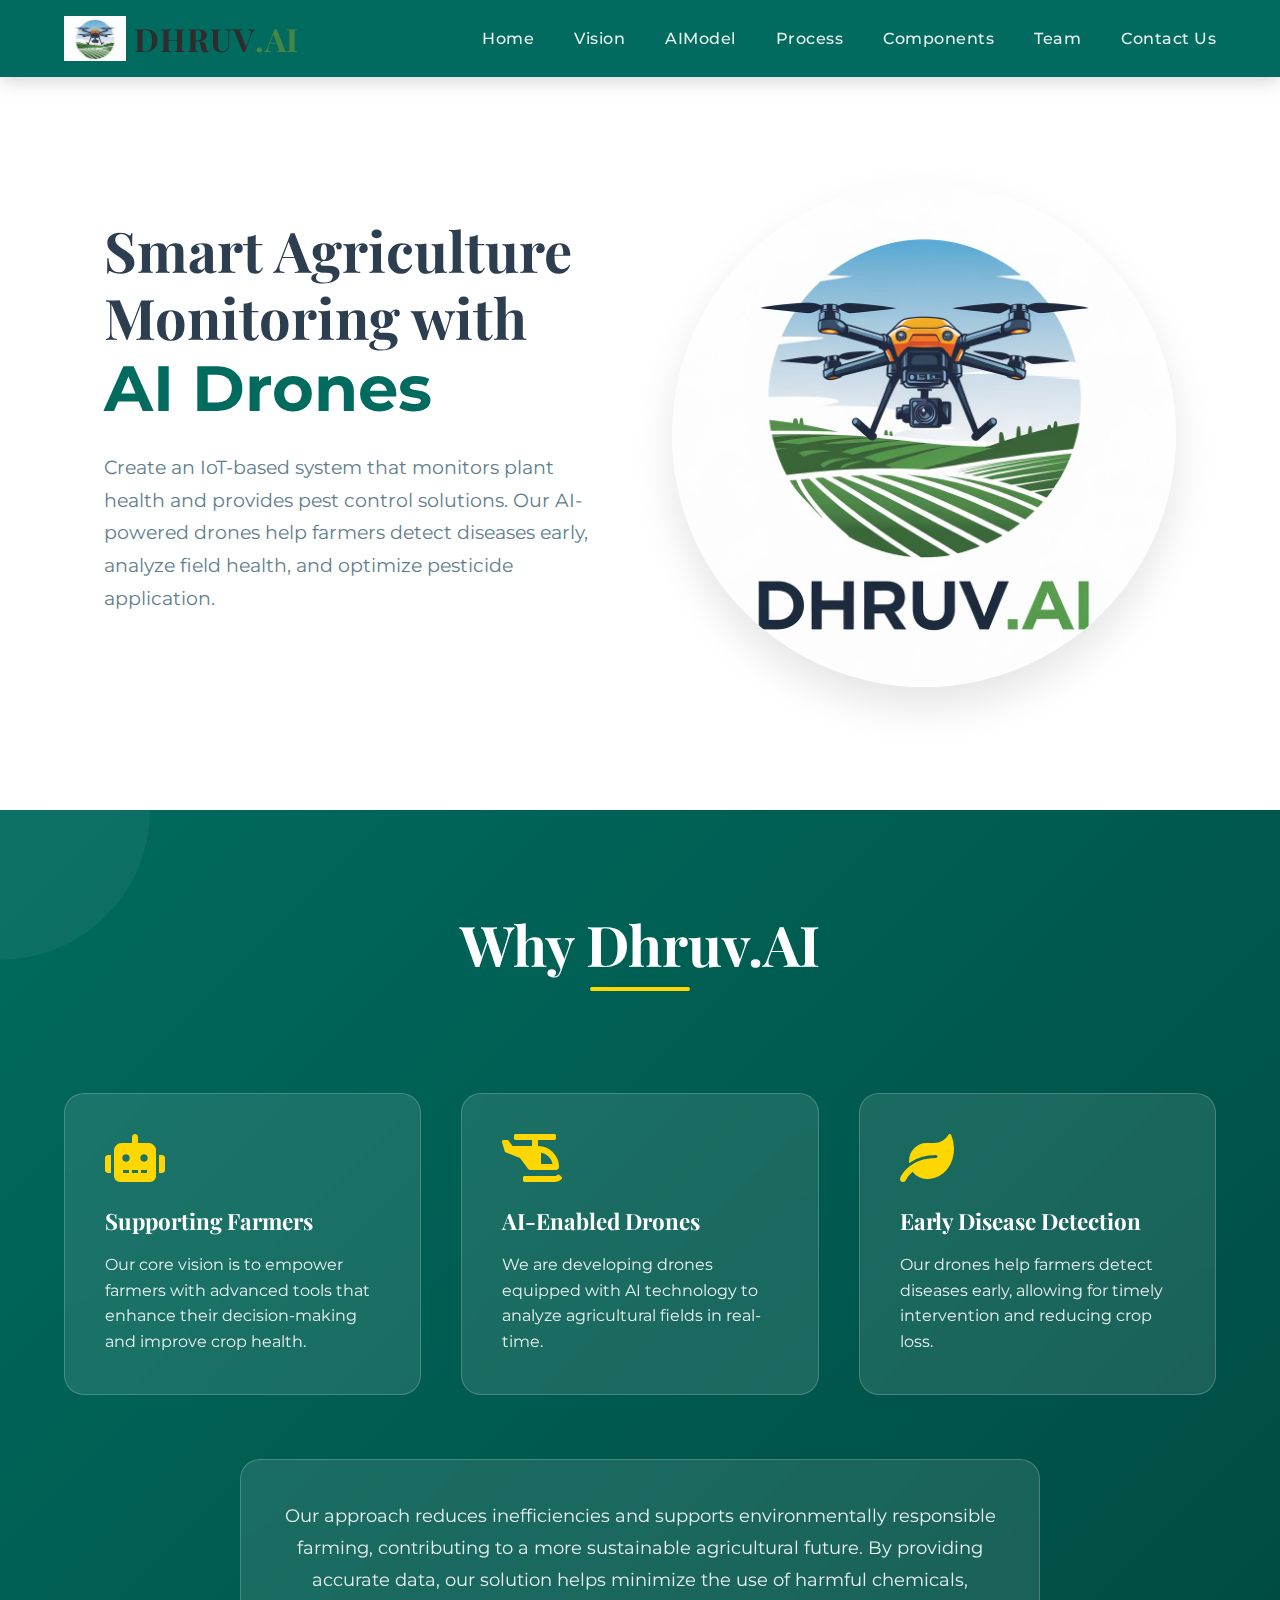
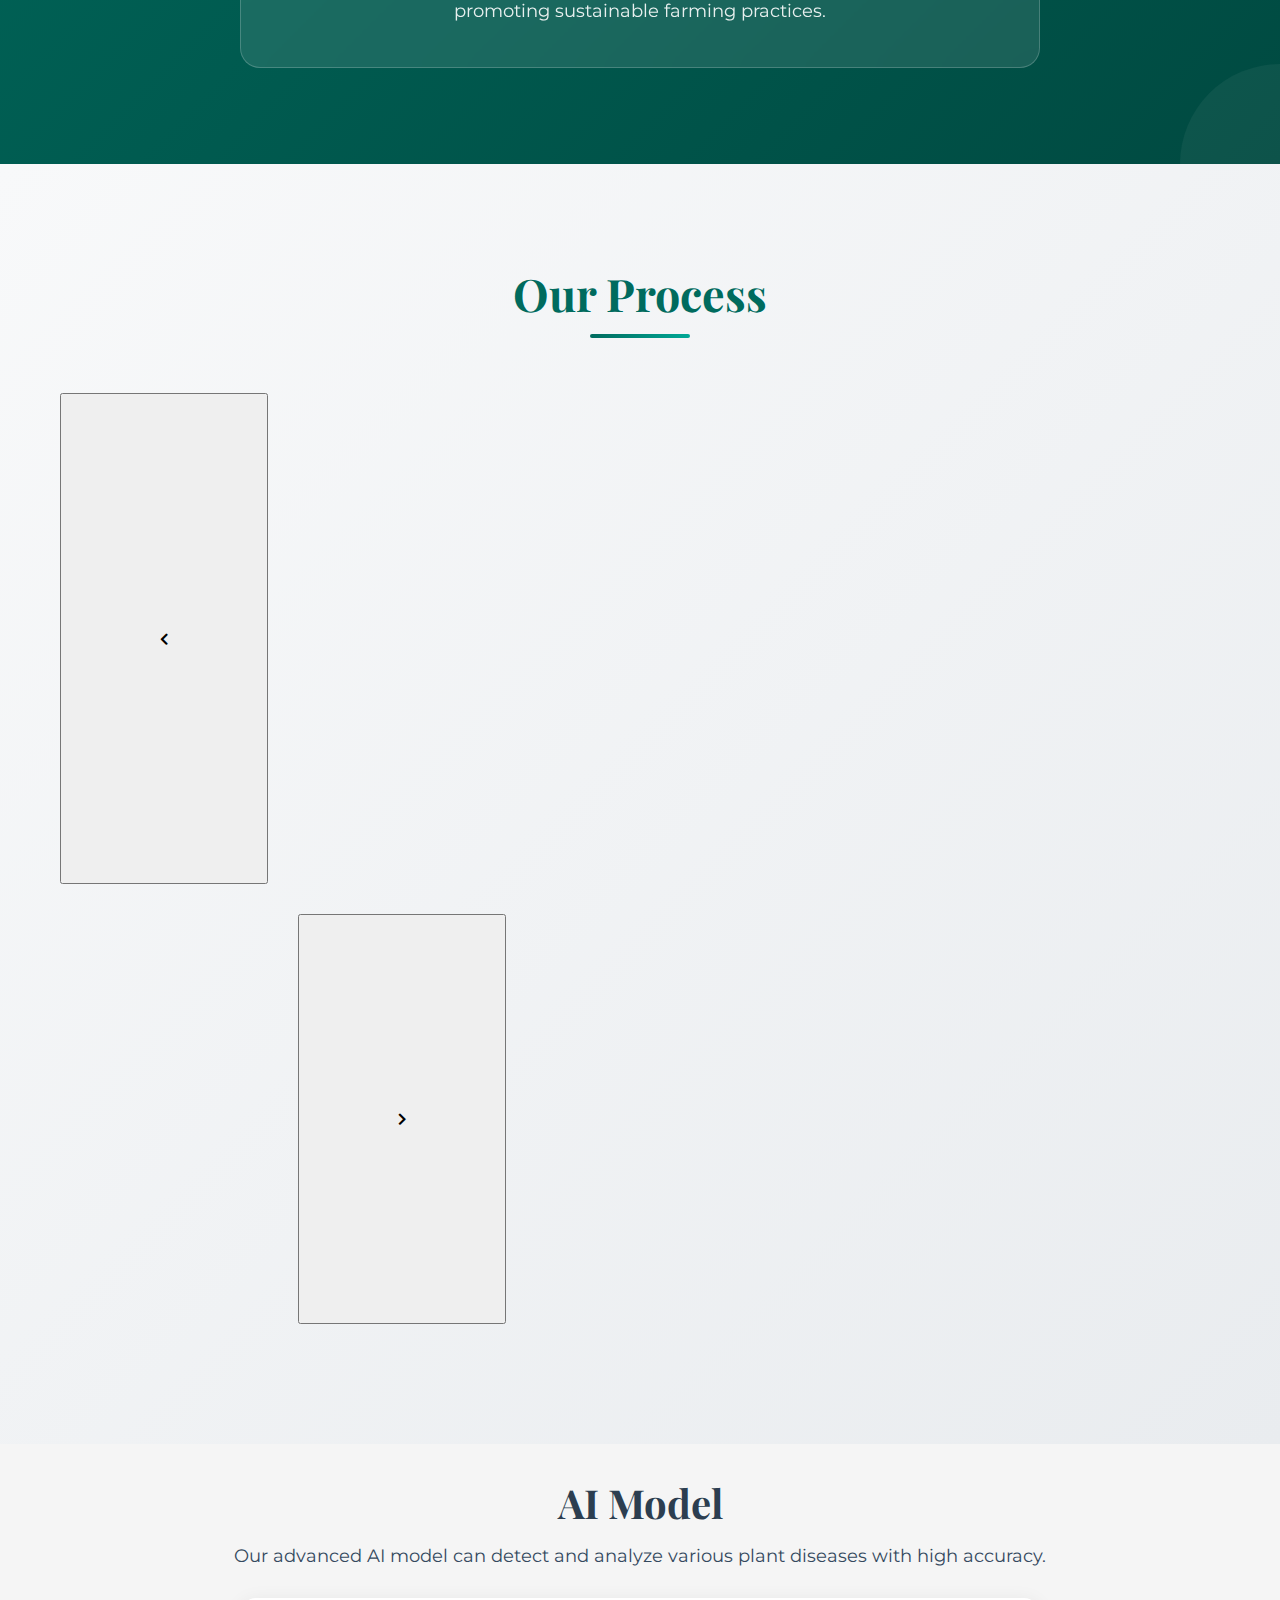
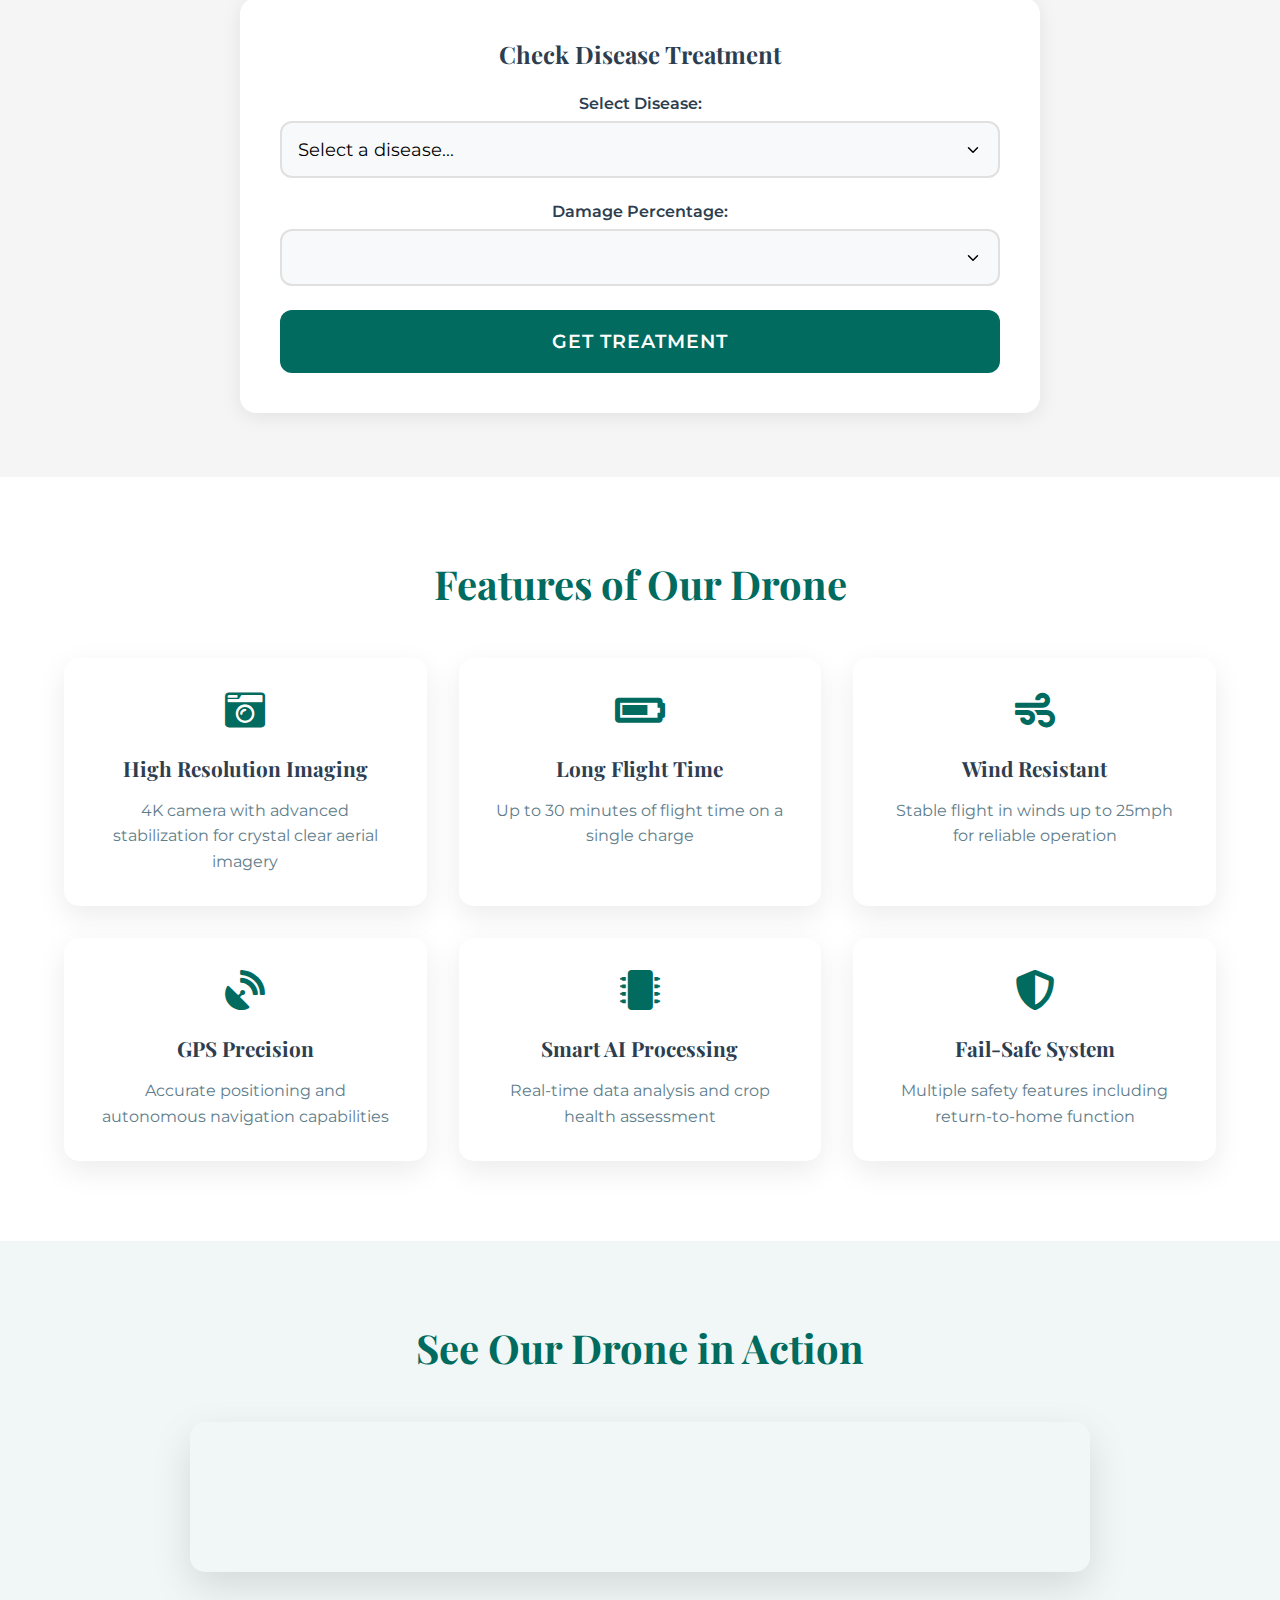
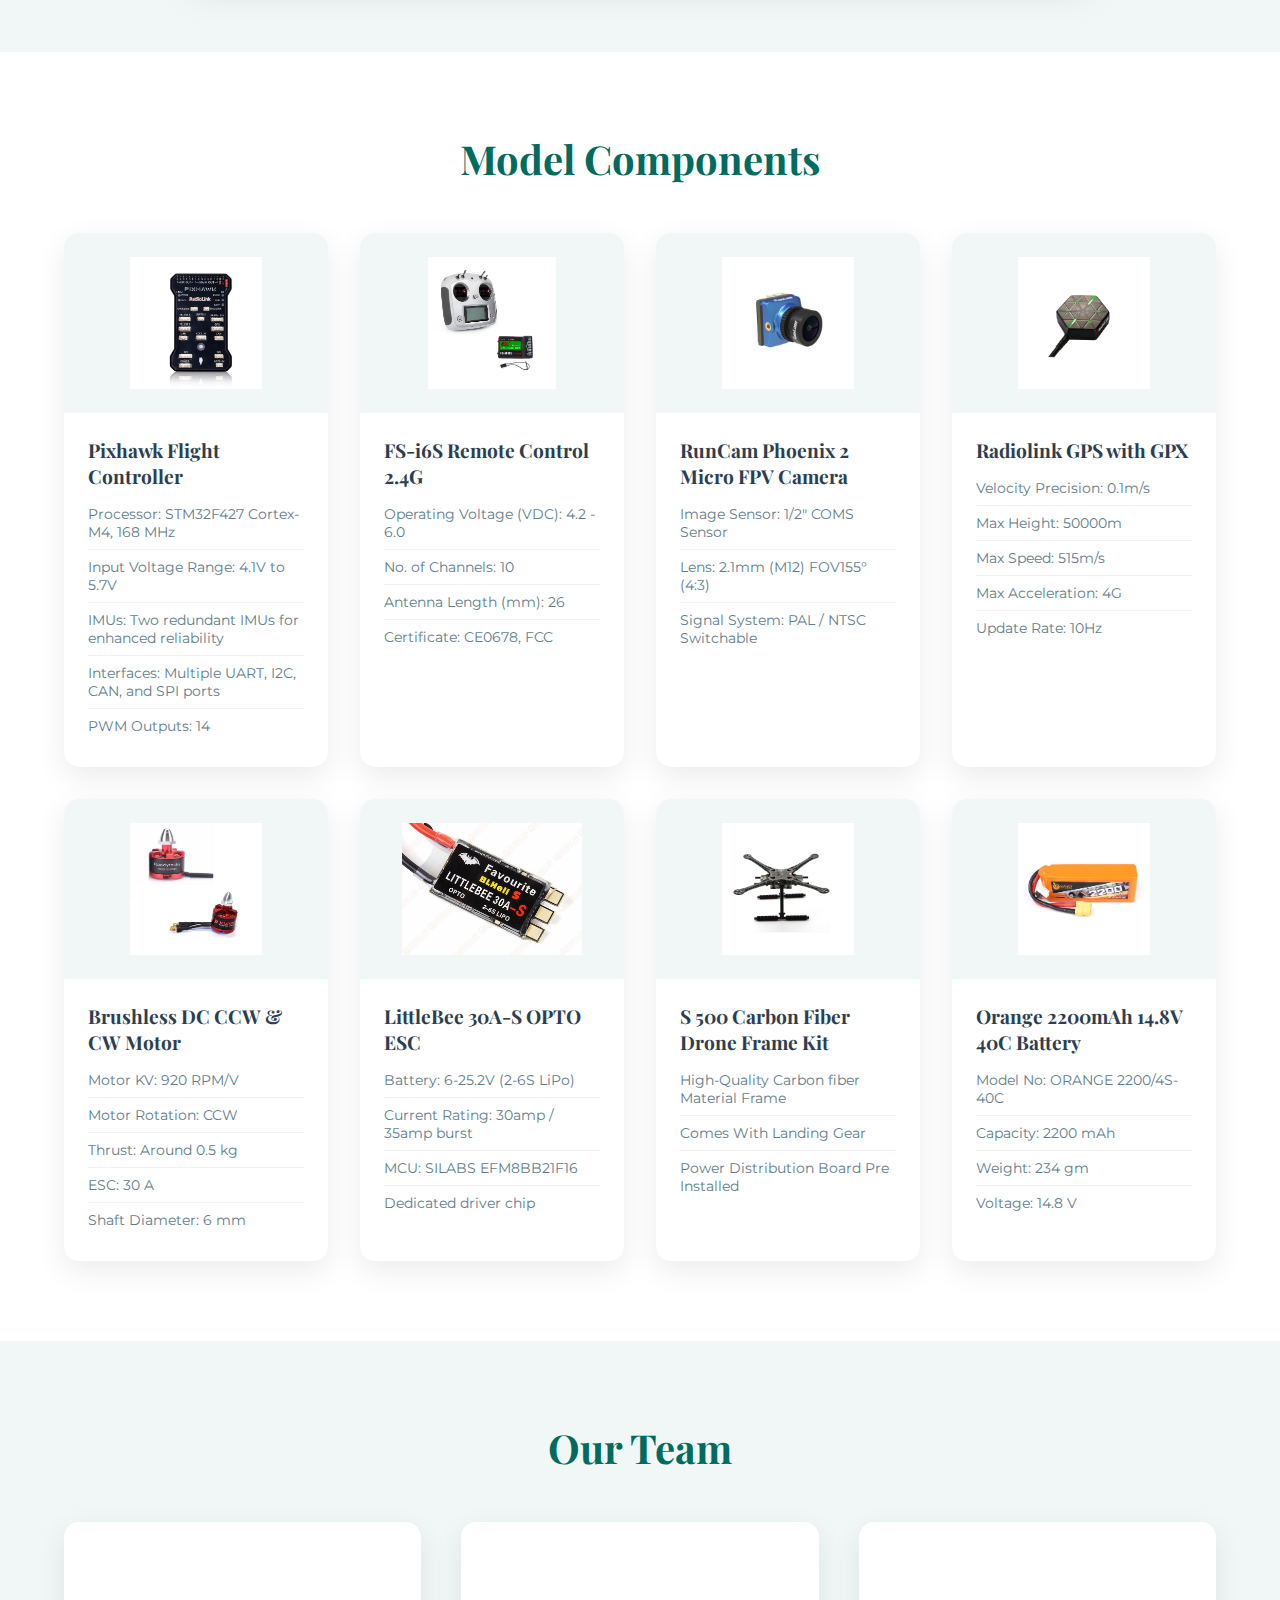
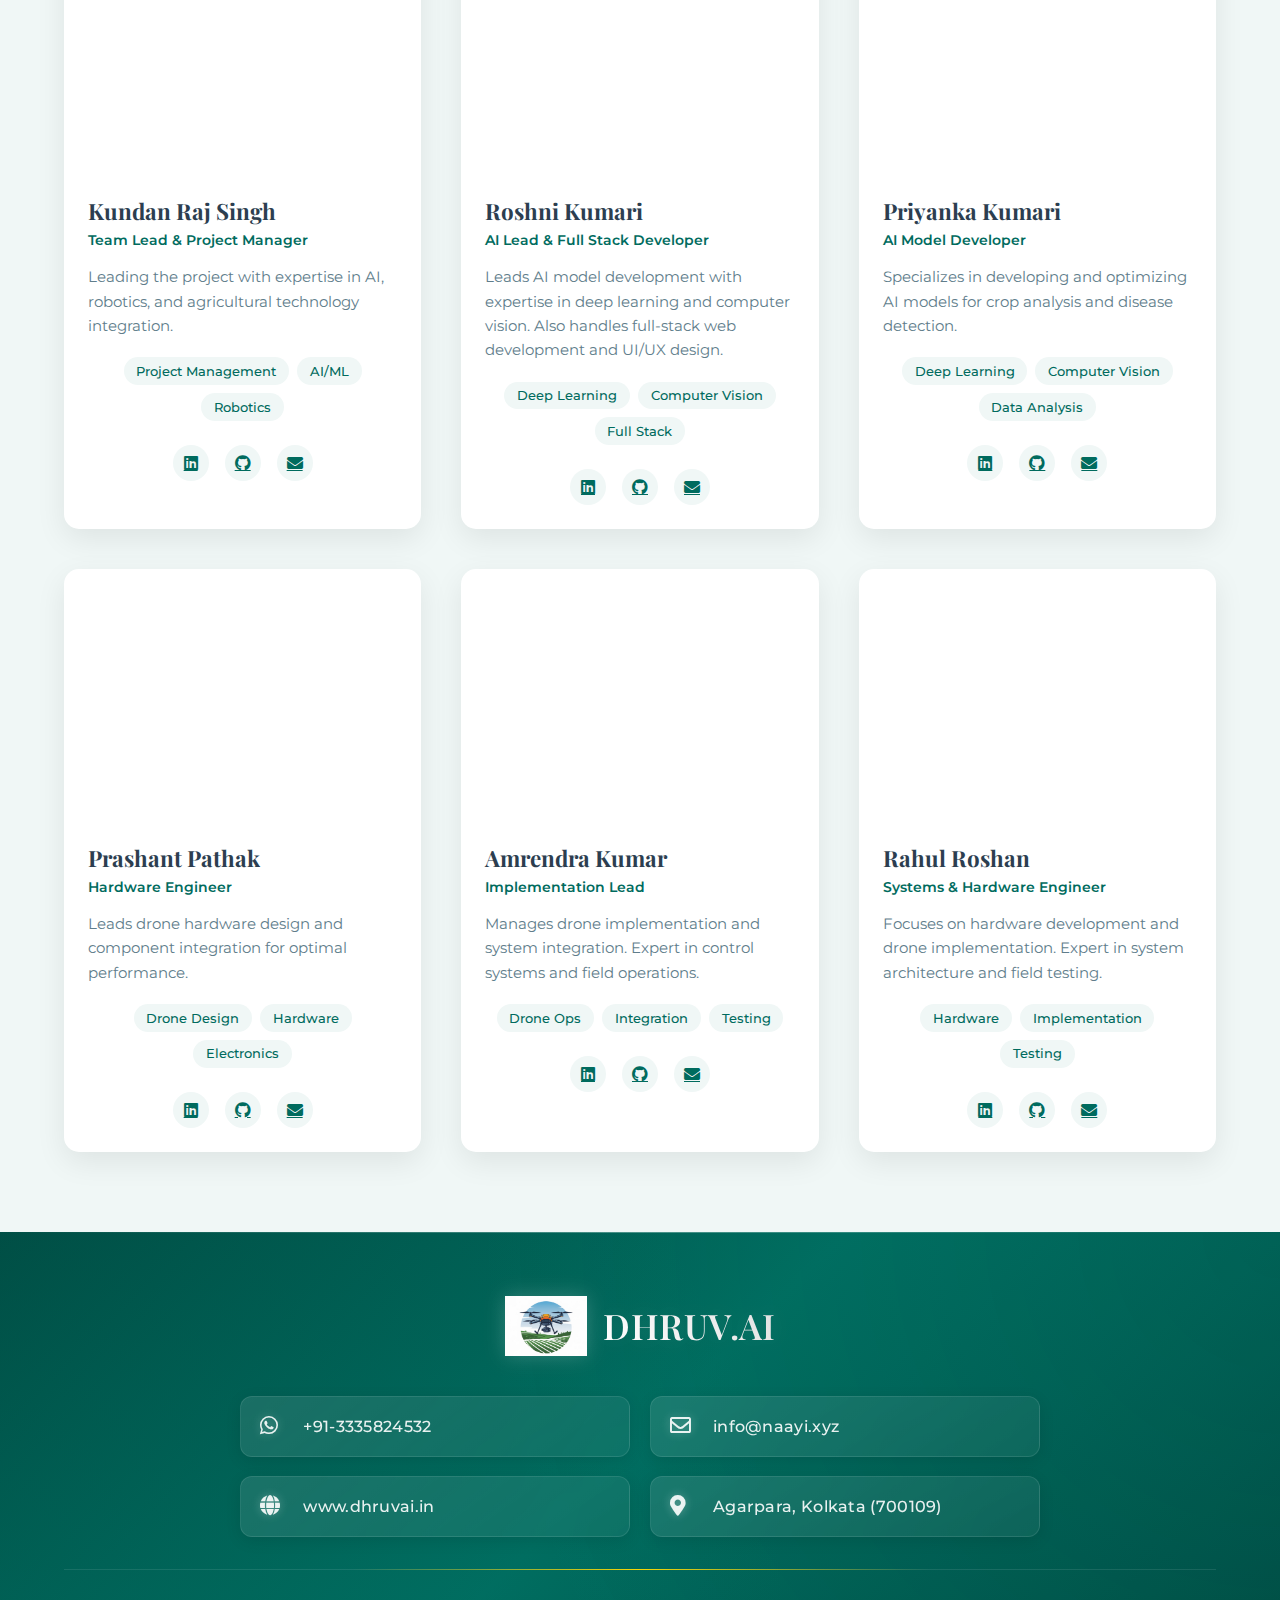
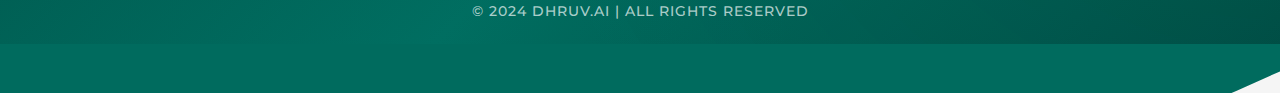
==== commit d2691f90: "Update AIMODEL with latest changes" ====
--- a/index.html
+++ b/index.html
@@ -136,226 +136,608 @@
         </div>
     </section>
 
-    <section class="aimodel-section" id="aimodel">
-        <div class="aimodel-container">
-            <h2>AI Model for Tomato Leaf Disease Detection</h2>
-            <p class="aimodel-description">Our AI model can detect and analyze various tomato leaf diseases, providing accurate damage assessment and pesticide recommendations.</p>
-            
-            <div class="disease-grid">
-                <!-- Early Blight -->
-                <div class="disease-card">
-                    <div class="disease-image">
-                        <img src="./assets/images/early-blight.JPG" alt="Early Blight">
-                        <div class="damage-overlay">
-                            <span class="damage-percentage">45%</span>
-                        </div>
-                    </div>
-                    <div class="disease-info">
-                        <h3>Early Blight</h3>
-                        <p>Dark brown spots with concentric rings on leaves</p>
-                        <div class="pesticide-recommendation">
-                            <h4>Recommended Pesticide:</h4>
-                            <p>Chlorothalonil (1.5g/L)</p>
-                            <p class="application">Apply every 10-14 days</p>
-                        </div>
-                    </div>
-                </div>
-
-                <!-- Late Blight -->
-                <div class="disease-card">
-                    <div class="disease-image">
-                        <img src="./assets/images/late-blight.JPG" alt="Late Blight">
-                        <div class="damage-overlay">
-                            <span class="damage-percentage">50%</span>
-                        </div>
-                    </div>
-                    <div class="disease-info">
-                        <h3>Late Blight</h3>
-                        <p>Large, dark brown patches with white fungal growth</p>
-                        <div class="pesticide-recommendation">
-                            <h4>Recommended Pesticide:</h4>
-                            <p>Metalaxyl (0.3g/L) + Mancozeb (1.5g/L)</p>
-                            <p class="application">Apply every 7-10 days</p>
-                        </div>
-                    </div>
-                </div>
-
-                <!-- Septoria Leaf Spot -->
-                <div class="disease-card">
-                    <div class="disease-image">
-                        <img src="./assets/images/Septoria-Leaf-Spot.JPG" alt="Septoria Leaf Spot">
-                        <div class="damage-overlay">
-                            <span class="damage-percentage">35%</span>
-                        </div>
-                    </div>
-                    <div class="disease-info">
-                        <h3>Septoria Leaf Spot</h3>
-                        <p>Small, circular spots with gray centers</p>
-                        <div class="pesticide-recommendation">
-                            <h4>Recommended Pesticide:</h4>
-                            <p>Copper Oxychloride (2g/L)</p>
-                            <p class="application">Apply every 14 days</p>
-                        </div>
-                    </div>
-                </div>
-
-                <!-- Bacterial Spot -->
-                <div class="disease-card">
-                    <div class="disease-image">
-                        <img src="./assets/images/bacterial-spot.JPG" alt="Bacterial Spot">
-                        <div class="damage-overlay">
-                            <span class="damage-percentage">40%</span>
-                        </div>
-                    </div>
-                    <div class="disease-info">
-                        <h3>Bacterial Spot</h3>
-                        <p>Small, dark brown spots with yellow halos</p>
-                        <div class="pesticide-recommendation">
-                            <h4>Recommended Pesticide:</h4>
-                            <p>Copper Hydroxide (1.5g/L)</p>
-                            <p class="application">Apply every 10 days</p>
-                        </div>
-                    </div>
-                </div>
-
-                <!-- Target Spot -->
-                <div class="disease-card">
-                    <div class="disease-image">
-                        <img src="./assets/images/target-spot.JPG" alt="Target Spot">
-                        <div class="damage-overlay">
-                            <span class="damage-percentage">35%</span>
-                        </div>
-                    </div>
-                    <div class="disease-info">
-                        <h3>Target Spot</h3>
-                        <p>Brown spots with concentric rings and yellow halos</p>
-                        <div class="pesticide-recommendation">
-                            <h4>Recommended Pesticide:</h4>
-                            <p>Azoxystrobin (0.75g/L)</p>
-                            <p class="application">Apply every 14 days</p>
-                        </div>
-                    </div>
-                </div>
-
-                <!-- Leaf Mold -->
-                <div class="disease-card">
-                    <div class="disease-image">
-                        <img src="./assets/images/leaf-mold.JPG" alt="Leaf Mold">
-                        <div class="damage-overlay">
-                            <span class="damage-percentage">45%</span>
-                        </div>
-                    </div>
-                    <div class="disease-info">
-                        <h3>Leaf Mold</h3>
-                        <p>Yellow spots with grayish-purple mold</p>
-                        <div class="pesticide-recommendation">
-                            <h4>Recommended Pesticide:</h4>
-                            <p>Trifloxystrobin (0.3g/L)</p>
-                            <p class="application">Apply every 10 days</p>
-                        </div>
-                    </div>
-                </div>
-
-                <!-- Two-Spotted Spider Mite -->
-                <div class="disease-card">
-                    <div class="disease-image">
-                        <img src="./assets/images/spider-mite.JPG" alt="Two-Spotted Spider Mite">
-                        <div class="damage-overlay">
-                            <span class="damage-percentage">30%</span>
-                        </div>
-                    </div>
-                    <div class="disease-info">
-                        <h3>Two-Spotted Spider Mite</h3>
-                        <p>Yellow stippling and webbing on leaves</p>
-                        <div class="pesticide-recommendation">
-                            <h4>Recommended Pesticide:</h4>
-                            <p>Abamectin (0.5ml/L)</p>
-                            <p class="application">Apply every 7 days</p>
-                        </div>
-                    </div>
-                </div>
-
-                <!-- Tomato Yellow Leaf Curl -->
-                <div class="disease-card full-width">
-                    <div class="disease-image">
-                        <img src="./assets/images/yellow-curl.JPG" alt="Tomato Yellow Leaf Curl">
-                        <div class="damage-overlay">
-                            <span class="damage-percentage">50%</span>
-                        </div>
-                    </div>
-                    <div class="disease-info">
-                        <h3>Tomato Yellow Leaf Curl</h3>
-                        <p>Yellow, curled leaves with stunted growth</p>
-                        <div class="pesticide-recommendation">
-                            <h4>Recommended Pesticide:</h4>
-                            <p>Imidacloprid (0.3ml/L)</p>
-                            <p class="application">Apply every 14-21 days</p>
-                        </div>
-                    </div>
-                </div>
-
-                <!-- Mosaic Virus -->
-                <div class="disease-card full-width">
-                    <div class="disease-image">
-                        <img src="./assets/images/mosaic-virus.JPG" alt="Mosaic Virus">
-                        <div class="damage-overlay">
-                            <span class="damage-percentage">40%</span>
-                        </div>
-                    </div>
-                    <div class="disease-info">
-                        <h3>Mosaic Virus</h3>
-                        <p>Mottled yellow and green patterns on leaves</p>
-                        <div class="pesticide-recommendation">
-                            <h4>Recommended Pesticide:</h4>
-                            <p>No chemical control - Remove infected plants</p>
-                            <p class="application">Monitor and prevent spread</p>
-                        </div>
-                    </div>
-                </div>
-
-                <!-- Leaf Miners -->
-                <div class="disease-card">
-                    <div class="disease-image">
-                        <img src="./assets/images/leaf-miners.jpg" alt="Leaf Miners">
-                        <div class="damage-overlay">
-                            <span class="damage-percentage">30%</span>
-                        </div>
-                    </div>
-                    <div class="disease-info">
-                        <h3>Leaf Miners</h3>
-                        <p>Serpentine mines on leaves</p>
-                        <div class="pesticide-recommendation">
-                            <h4>Recommended Pesticide:</h4>
-                            <p>Cyromazine (0.75g/L)</p>
-                            <p class="application">Apply every 10 days</p>
-                        </div>
-                    </div>
-                </div>
-            </div>
-
-            <div class="damage-scale">
-                <h3>Damage Scale Guide</h3>
-                <div class="scale-container">
-                    <div class="scale-item">
-                        <div class="scale-color low"></div>
-                        <span>0-30%</span>
-                    </div>
-                    <div class="scale-item">
-                        <div class="scale-color medium"></div>
-                        <span>31-60%</span>
-                    </div>
-                    <div class="scale-item">
-                        <div class="scale-color high"></div>
-                        <span>61-90%</span>
-                    </div>
-                    <div class="scale-item">
-                        <div class="scale-color severe"></div>
-                        <span>91-100%</span>
-                    </div>
-                </div>
-            </div>
-        </div>
-    </section>
+    <div class="aimodel-container">
+        <h2>AI Model</h2>
+        <p>Our advanced AI model can detect and analyze various plant diseases with high accuracy.</p>
+        
+        <!-- Disease Input Form -->
+        <div class="disease-input-form">
+            <h3>Check Disease Treatment</h3>
+            <form id="diseaseForm">
+                <div class="form-group">
+                    <label for="diseaseName">Select Disease:</label>
+                    <select id="diseaseName" required>
+                        <option value="">Select a disease...</option>
+                        <option value="Early Blight">Early Blight</option>
+                        <option value="Late Blight">Late Blight</option>
+                        <option value="Septoria Leaf Spot">Septoria Leaf Spot</option>
+                        <option value="Bacterial Spot">Bacterial Spot</option>
+                        <option value="Target Spot">Target Spot</option>
+                        <option value="Leaf Mold">Leaf Mold</option>
+                        <option value="Two-Spotted Spider Mite">Two-Spotted Spider Mite</option>
+                        <option value="Tomato Yellow Leaf Curl">Tomato Yellow Leaf Curl</option>
+                        <option value="Mosaic Virus">Mosaic Virus</option>
+                        <option value="Leaf Miners">Leaf Miners</option>
+                    </select>
+                </div>
+                <div class="form-group">
+                    <label for="damagePercentage">Damage Percentage:</label>
+                    <input type="number" id="damagePercentage" min="0" max="100" required>
+                </div>
+                <button type="submit" class="submit-btn">Get Treatment</button>
+            </form>
+        </div>
+        
+        <!-- Results Display Section -->
+        <div id="treatmentResults" class="treatment-results" style="display: none;">
+            <h3>Recommended Treatment</h3>
+            <div class="results-content">
+                <div class="damage-info">
+                    <span class="damage-label">Damage Level:</span>
+                    <span id="displayDamage" class="damage-value"></span>
+                </div>
+                <div class="pesticide-recommendations">
+                    <h4>Recommended Pesticides:</h4>
+                    <ul id="pesticideList"></ul>
+                </div>
+                <div class="application-timing">
+                    <h4>Application Schedule:</h4>
+                    <p id="applicationTiming"></p>
+                </div>
+                <div class="precautions">
+                    <h4>Important Precautions:</h4>
+                    <ul id="precautionsList"></ul>
+                </div>
+            </div>
+        </div>
+    </div>
+
+    <div class="disease-grid">
+        <div class="disease-card">
+            <div class="disease-image">
+                <img src="https://images.unsplash.com/photo-1593691509543-c55fb32e5cee?w=500&auto=format&fit=crop&q=60&ixlib=rb-4.0.3" alt="Early Blight">
+            </div>
+            <div class="disease-info">
+                <h3>Early Blight</h3>
+                <div class="damage-percentage">Damage: 30%</div>
+                <div class="pesticide-info">
+                    <h4>Recommended Pesticides:</h4>
+                    <ul>
+                        <li>Chlorothalonil (Bravo) - 2 ml per liter of water (Low damage), 2.5 ml per liter of water (Medium damage), 3 ml per liter of water (High damage)</li>
+                        <li>Mancozeb (Dithane) - 2 ml per liter of water (Low damage), 2.5 ml per liter of water (Medium damage), 3 ml per liter of water (High damage)</li>
+                        <li>Copper-based fungicides - 1.5 ml per liter of water (Low damage), 2 ml per liter of water (Medium damage), 2.5 ml per liter of water (High damage)</li>
+                    </ul>
+                    <div class="application-time">
+                        <h4>Application Timing:</h4>
+                        <p>Apply immediately when symptoms appear. For low damage (0-25%): Reapply every 10-14 days. For medium damage (26-50%): Reapply every 7-10 days. For high damage (51-100%): Reapply every 5-7 days. Use 200-300 liters of spray solution per acre.</p>
+                    </div>
+                    <div class="precautions">
+                        <h4>Precautions:</h4>
+                        <ul>
+                            <li>Wear protective clothing and gloves</li>
+                            <li>Avoid spraying during peak sunlight hours</li>
+                            <li>Ensure proper ventilation</li>
+                            <li>Follow label instructions carefully</li>
+                        </ul>
+                    </div>
+                </div>
+            </div>
+        </div>
+
+        <div class="disease-card">
+            <div class="disease-image">
+                <img src="https://images.unsplash.com/photo-1593691509543-c55fb32e5cee?w=500&auto=format&fit=crop&q=60&ixlib=rb-4.0.3" alt="Late Blight">
+            </div>
+            <div class="disease-info">
+                <h3>Late Blight</h3>
+                <div class="damage-percentage">Damage: 40%</div>
+                <div class="pesticide-info">
+                    <h4>Recommended Pesticides:</h4>
+                    <ul>
+                        <li>Famoxadone + Cymoxanil (Tanos) - 1.5 ml per liter of water (Low damage), 2 ml per liter of water (Medium damage), 2.5 ml per liter of water (High damage)</li>
+                        <li>Mandipropamid (Revus) - 2 ml per liter of water (Low damage), 2.5 ml per liter of water (Medium damage), 3 ml per liter of water (High damage)</li>
+                        <li>Chlorothalonil (Bravo) - 2 ml per liter of water (Low damage), 2.5 ml per liter of water (Medium damage), 3 ml per liter of water (High damage)</li>
+                    </ul>
+                    <div class="application-time">
+                        <h4>Application Timing:</h4>
+                        <p>Apply at first sign of disease. For low damage (0-25%): Reapply every 7-10 days. For medium damage (26-50%): Reapply every 5-7 days. For high damage (51-100%): Reapply every 3-5 days. Use 200-300 liters of spray solution per acre.</p>
+                    </div>
+                    <div class="precautions">
+                        <h4>Precautions:</h4>
+                        <ul>
+                            <li>Monitor weather conditions</li>
+                            <li>Apply before rain events</li>
+                            <li>Use appropriate protective equipment</li>
+                            <li>Rotate different fungicide classes</li>
+                        </ul>
+                    </div>
+                </div>
+            </div>
+        </div>
+
+        <div class="disease-card">
+            <div class="disease-image">
+                <img src="https://images.unsplash.com/photo-1593691509543-c55fb32e5cee?w=500&auto=format&fit=crop&q=60&ixlib=rb-4.0.3" alt="Septoria Leaf Spot">
+            </div>
+            <div class="disease-info">
+                <h3>Septoria Leaf Spot</h3>
+                <div class="damage-percentage">Damage: 35%</div>
+                <div class="pesticide-info">
+                    <h4>Recommended Pesticides:</h4>
+                    <ul>
+                        <li>Chlorothalonil (Bravo) - 2 ml per liter of water (Low damage), 2.5 ml per liter of water (Medium damage), 3 ml per liter of water (High damage)</li>
+                        <li>Mancozeb (Dithane) - 2 ml per liter of water (Low damage), 2.5 ml per liter of water (Medium damage), 3 ml per liter of water (High damage)</li>
+                        <li>Copper-based fungicides - 1.5 ml per liter of water (Low damage), 2 ml per liter of water (Medium damage), 2.5 ml per liter of water (High damage)</li>
+                    </ul>
+                    <div class="application-time">
+                        <h4>Application Timing:</h4>
+                        <p>Apply at first sign of disease. For low damage (0-25%): Reapply every 10-14 days. For medium damage (26-50%): Reapply every 7-10 days. For high damage (51-100%): Reapply every 5-7 days. Use 200-300 liters of spray solution per acre.</p>
+                    </div>
+                    <div class="precautions">
+                        <h4>Precautions:</h4>
+                        <ul>
+                            <li>Remove infected leaves</li>
+                            <li>Maintain good air circulation</li>
+                            <li>Water at base of plants</li>
+                            <li>Follow safety guidelines</li>
+                        </ul>
+                    </div>
+                </div>
+            </div>
+        </div>
+
+        <div class="disease-card">
+            <div class="disease-image">
+                <img src="https://images.unsplash.com/photo-1593691509543-c55fb32e5cee?w=500&auto=format&fit=crop&q=60&ixlib=rb-4.0.3" alt="Bacterial Spot">
+            </div>
+            <div class="disease-info">
+                <h3>Bacterial Spot</h3>
+                <div class="damage-percentage">Damage: 30%</div>
+                <div class="pesticide-info">
+                    <h4>Recommended Pesticides:</h4>
+                    <ul>
+                        <li>Copper-based bactericides - 1.5 ml per liter of water (Low damage), 2 ml per liter of water (Medium damage), 2.5 ml per liter of water (High damage)</li>
+                        <li>Streptomycin sulfate - 1 ml per liter of water (Low damage), 1.5 ml per liter of water (Medium damage), 2 ml per liter of water (High damage)</li>
+                        <li>Mancozeb + Copper - 2 ml per liter of water (Low damage), 2.5 ml per liter of water (Medium damage), 3 ml per liter of water (High damage)</li>
+                    </ul>
+                    <div class="application-time">
+                        <h4>Application Timing:</h4>
+                        <p>Apply at first sign of disease. For low damage (0-25%): Reapply every 7-10 days. For medium damage (26-50%): Reapply every 5-7 days. For high damage (51-100%): Reapply every 3-5 days. Use 200-300 liters of spray solution per acre.</p>
+                    </div>
+                    <div class="precautions">
+                        <h4>Precautions:</h4>
+                        <ul>
+                            <li>Use disease-free seeds</li>
+                            <li>Avoid overhead irrigation</li>
+                            <li>Practice crop rotation</li>
+                            <li>Wear protective gear</li>
+                        </ul>
+                    </div>
+                </div>
+            </div>
+        </div>
+
+        <div class="disease-card">
+            <div class="disease-image">
+                <img src="https://images.unsplash.com/photo-1593691509543-c55fb32e5cee?w=500&auto=format&fit=crop&q=60&ixlib=rb-4.0.3" alt="Target Spot">
+            </div>
+            <div class="disease-info">
+                <h3>Target Spot</h3>
+                <div class="damage-percentage">Damage: 35%</div>
+                <div class="pesticide-info">
+                    <h4>Recommended Pesticides:</h4>
+                    <ul>
+                        <li>Chlorothalonil (Bravo) - 2 ml per liter of water (Low damage), 2.5 ml per liter of water (Medium damage), 3 ml per liter of water (High damage)</li>
+                        <li>Mancozeb (Dithane) - 2 ml per liter of water (Low damage), 2.5 ml per liter of water (Medium damage), 3 ml per liter of water (High damage)</li>
+                        <li>Azoxystrobin (Quadris) - 1 ml per liter of water (Low damage), 1.5 ml per liter of water (Medium damage), 2 ml per liter of water (High damage)</li>
+                    </ul>
+                    <div class="application-time">
+                        <h4>Application Timing:</h4>
+                        <p>Apply at first sign of disease. For low damage (0-25%): Reapply every 10-14 days. For medium damage (26-50%): Reapply every 7-10 days. For high damage (51-100%): Reapply every 5-7 days. Use 200-300 liters of spray solution per acre.</p>
+                    </div>
+                    <div class="precautions">
+                        <h4>Precautions:</h4>
+                        <ul>
+                            <li>Maintain proper spacing</li>
+                            <li>Remove infected debris</li>
+                            <li>Monitor humidity levels</li>
+                            <li>Follow label instructions</li>
+                        </ul>
+                    </div>
+                </div>
+            </div>
+        </div>
+
+        <div class="disease-card">
+            <div class="disease-image">
+                <img src="https://images.unsplash.com/photo-1593691509543-c55fb32e5cee?w=500&auto=format&fit=crop&q=60&ixlib=rb-4.0.3" alt="Leaf Mold">
+            </div>
+            <div class="disease-info">
+                <h3>Leaf Mold</h3>
+                <div class="damage-percentage">Damage: 30%</div>
+                <div class="pesticide-info">
+                    <h4>Recommended Pesticides:</h4>
+                    <ul>
+                        <li>Chlorothalonil (Bravo) - 2 ml per liter of water (Low damage), 2.5 ml per liter of water (Medium damage), 3 ml per liter of water (High damage)</li>
+                        <li>Mancozeb (Dithane) - 2 ml per liter of water (Low damage), 2.5 ml per liter of water (Medium damage), 3 ml per liter of water (High damage)</li>
+                        <li>Copper-based fungicides - 1.5 ml per liter of water (Low damage), 2 ml per liter of water (Medium damage), 2.5 ml per liter of water (High damage)</li>
+                    </ul>
+                    <div class="application-time">
+                        <h4>Application Timing:</h4>
+                        <p>Apply at first sign of disease. For low damage (0-25%): Reapply every 10-14 days. For medium damage (26-50%): Reapply every 7-10 days. For high damage (51-100%): Reapply every 5-7 days. Use 200-300 liters of spray solution per acre.</p>
+                    </div>
+                    <div class="precautions">
+                        <h4>Precautions:</h4>
+                        <ul>
+                            <li>Improve air circulation</li>
+                            <li>Reduce humidity levels</li>
+                            <li>Remove infected leaves</li>
+                            <li>Use protective equipment</li>
+                        </ul>
+                    </div>
+                </div>
+            </div>
+        </div>
+
+        <div class="disease-card">
+            <div class="disease-image">
+                <img src="https://images.unsplash.com/photo-1593691509543-c55fb32e5cee?w=500&auto=format&fit=crop&q=60&ixlib=rb-4.0.3" alt="Two-Spotted Spider Mite">
+            </div>
+            <div class="disease-info">
+                <h3>Two-Spotted Spider Mite</h3>
+                <div class="damage-percentage">Damage: 30%</div>
+                <div class="pesticide-info">
+                    <h4>Recommended Pesticides:</h4>
+                    <ul>
+                        <li>Abamectin (Agri-Mek) - 0.8 ml per liter of water (Low damage), 1 ml per liter of water (Medium damage), 1.2 ml per liter of water (High damage)</li>
+                        <li>Bifenthrin (Brigade) - 1.5 ml per liter of water (Low damage), 2 ml per liter of water (Medium damage), 2.5 ml per liter of water (High damage)</li>
+                        <li>Spinosad (Entrust) - 1.5 ml per liter of water (Low damage), 2 ml per liter of water (Medium damage), 2.5 ml per liter of water (High damage)</li>
+                    </ul>
+                    <div class="application-time">
+                        <h4>Application Timing:</h4>
+                        <p>Apply when mites are detected. For low damage (0-25%): Reapply every 7-10 days. For medium damage (26-50%): Reapply every 5-7 days. For high damage (51-100%): Reapply every 3-5 days. Use 200-300 liters of spray solution per acre.</p>
+                    </div>
+                    <div class="precautions">
+                        <h4>Precautions:</h4>
+                        <ul>
+                            <li>Monitor mite populations</li>
+                            <li>Use appropriate protective gear</li>
+                            <li>Rotate different miticides</li>
+                            <li>Follow safety guidelines</li>
+                        </ul>
+                    </div>
+                </div>
+            </div>
+        </div>
+
+        <div class="disease-card">
+            <div class="disease-image">
+                <img src="https://images.unsplash.com/photo-1593691509543-c55fb32e5cee?w=500&auto=format&fit=crop&q=60&ixlib=rb-4.0.3" alt="Tomato Yellow Leaf Curl">
+            </div>
+            <div class="disease-info">
+                <h3>Tomato Yellow Leaf Curl</h3>
+                <div class="damage-percentage">Damage: 40%</div>
+                <div class="pesticide-info">
+                    <h4>Recommended Pesticides:</h4>
+                    <ul>
+                        <li>Imidacloprid (Admire Pro) - 1 ml per liter of water (Low damage), 1.5 ml per liter of water (Medium damage), 2 ml per liter of water (High damage)</li>
+                        <li>Thiamethoxam (Actara) - 0.8 ml per liter of water (Low damage), 1 ml per liter of water (Medium damage), 1.2 ml per liter of water (High damage)</li>
+                        <li>Dinotefuran (Venom) - 1 ml per liter of water (Low damage), 1.5 ml per liter of water (Medium damage), 2 ml per liter of water (High damage)</li>
+                    </ul>
+                    <div class="application-time">
+                        <h4>Application Timing:</h4>
+                        <p>Apply at first sign of whitefly infestation. For low damage (0-25%): Reapply every 10-14 days. For medium damage (26-50%): Reapply every 7-10 days. For high damage (51-100%): Reapply every 5-7 days. Use 200-300 liters of spray solution per acre.</p>
+                    </div>
+                    <div class="precautions">
+                        <h4>Precautions:</h4>
+                        <ul>
+                            <li>Control whitefly populations</li>
+                            <li>Use disease-free transplants</li>
+                            <li>Remove infected plants</li>
+                            <li>Follow safety protocols</li>
+                        </ul>
+                    </div>
+                </div>
+            </div>
+        </div>
+
+        <div class="disease-card">
+            <div class="disease-image">
+                <img src="https://images.unsplash.com/photo-1593691509543-c55fb32e5cee?w=500&auto=format&fit=crop&q=60&ixlib=rb-4.0.3" alt="Mosaic Virus">
+            </div>
+            <div class="disease-info">
+                <h3>Mosaic Virus</h3>
+                <div class="damage-percentage">Damage: 30%</div>
+                <div class="pesticide-info">
+                    <h4>Management Approach:</h4>
+                    <p>No chemical control available. Focus on prevention and cultural practices.</p>
+                    <div class="application-time">
+                        <h4>Prevention Measures:</h4>
+                        <ul>
+                            <li>Use virus-free seeds</li>
+                            <li>Control aphid populations</li>
+                            <li>Remove infected plants</li>
+                            <li>Practice good sanitation</li>
+                        </ul>
+                    </div>
+                    <div class="precautions">
+                        <h4>Precautions:</h4>
+                        <ul>
+                            <li>Wash hands after handling plants</li>
+                            <li>Disinfect tools regularly</li>
+                            <li>Remove weeds that host the virus</li>
+                            <li>Use resistant varieties</li>
+                        </ul>
+                    </div>
+                </div>
+            </div>
+        </div>
+
+        <div class="disease-card">
+            <div class="disease-image">
+                <img src="https://images.unsplash.com/photo-1593691509543-c55fb32e5cee?w=500&auto=format&fit=crop&q=60&ixlib=rb-4.0.3" alt="Leaf Miners">
+            </div>
+            <div class="disease-info">
+                <h3>Leaf Miners</h3>
+                <div class="damage-percentage">Damage: 30%</div>
+                <div class="pesticide-info">
+                    <h4>Recommended Pesticides:</h4>
+                    <ul>
+                        <li>Spinosad (Entrust) - 1.5 ml per liter of water (Low damage), 2 ml per liter of water (Medium damage), 2.5 ml per liter of water (High damage)</li>
+                        <li>Abamectin (Agri-Mek) - 0.8 ml per liter of water (Low damage), 1 ml per liter of water (Medium damage), 1.2 ml per liter of water (High damage)</li>
+                        <li>Cyromazine (Trigard) - 1.5 ml per liter of water (Low damage), 2 ml per liter of water (Medium damage), 2.5 ml per liter of water (High damage)</li>
+                    </ul>
+                    <div class="application-time">
+                        <h4>Application Timing:</h4>
+                        <p>Apply when mines are first detected. For low damage (0-25%): Reapply every 7-10 days. For medium damage (26-50%): Reapply every 5-7 days. For high damage (51-100%): Reapply every 3-5 days. Use 200-300 liters of spray solution per acre.</p>
+                    </div>
+                    <div class="precautions">
+                        <h4>Precautions:</h4>
+                        <ul>
+                            <li>Monitor for early signs</li>
+                            <li>Remove infested leaves</li>
+                            <li>Use yellow sticky traps</li>
+                            <li>Follow safety guidelines</li>
+                        </ul>
+                    </div>
+                </div>
+            </div>
+        </div>
+    </div>
+
+    <script>
+        // Disease data object
+        const diseaseData = {
+            "Early Blight": {
+                pesticides: [
+                    "Chlorothalonil (Bravo) - 2 ml per liter of water (Low damage), 2.5 ml per liter of water (Medium damage), 3 ml per liter of water (High damage)",
+                    "Mancozeb (Dithane) - 2 ml per liter of water (Low damage), 2.5 ml per liter of water (Medium damage), 3 ml per liter of water (High damage)",
+                    "Copper-based fungicides - 1.5 ml per liter of water (Low damage), 2 ml per liter of water (Medium damage), 2.5 ml per liter of water (High damage)"
+                ],
+                applicationTiming: "Apply immediately when symptoms appear. For low damage (0-25%): Reapply every 10-14 days. For medium damage (26-50%): Reapply every 7-10 days. For high damage (51-100%): Reapply every 5-7 days. Use 200-300 liters of spray solution per acre.",
+                precautions: [
+                    "Wear protective clothing and gloves",
+                    "Avoid spraying during peak sunlight hours",
+                    "Ensure proper ventilation",
+                    "Follow label instructions carefully"
+                ]
+            },
+            "Late Blight": {
+                pesticides: [
+                    "Famoxadone + Cymoxanil (Tanos) - 1.5 ml per liter of water (Low damage), 2 ml per liter of water (Medium damage), 2.5 ml per liter of water (High damage)",
+                    "Mandipropamid (Revus) - 2 ml per liter of water (Low damage), 2.5 ml per liter of water (Medium damage), 3 ml per liter of water (High damage)",
+                    "Chlorothalonil (Bravo) - 2 ml per liter of water (Low damage), 2.5 ml per liter of water (Medium damage), 3 ml per liter of water (High damage)"
+                ],
+                applicationTiming: "Apply at first sign of disease. For low damage (0-25%): Reapply every 7-10 days. For medium damage (26-50%): Reapply every 5-7 days. For high damage (51-100%): Reapply every 3-5 days. Use 200-300 liters of spray solution per acre.",
+                precautions: [
+                    "Monitor weather conditions",
+                    "Apply before rain events",
+                    "Use appropriate protective equipment",
+                    "Rotate different fungicide classes"
+                ]
+            },
+            "Septoria Leaf Spot": {
+                pesticides: [
+                    "Chlorothalonil (Bravo) - 2 ml per liter of water (Low damage), 2.5 ml per liter of water (Medium damage), 3 ml per liter of water (High damage)",
+                    "Mancozeb (Dithane) - 2 ml per liter of water (Low damage), 2.5 ml per liter of water (Medium damage), 3 ml per liter of water (High damage)",
+                    "Copper-based fungicides - 1.5 ml per liter of water (Low damage), 2 ml per liter of water (Medium damage), 2.5 ml per liter of water (High damage)"
+                ],
+                applicationTiming: "Apply at first sign of disease. For low damage (0-25%): Reapply every 10-14 days. For medium damage (26-50%): Reapply every 7-10 days. For high damage (51-100%): Reapply every 5-7 days. Use 200-300 liters of spray solution per acre.",
+                precautions: [
+                    "Remove infected leaves",
+                    "Maintain good air circulation",
+                    "Water at base of plants",
+                    "Follow safety guidelines"
+                ]
+            },
+            "Bacterial Spot": {
+                pesticides: [
+                    "Copper-based bactericides - 1.5 ml per liter of water (Low damage), 2 ml per liter of water (Medium damage), 2.5 ml per liter of water (High damage)",
+                    "Streptomycin sulfate - 1 ml per liter of water (Low damage), 1.5 ml per liter of water (Medium damage), 2 ml per liter of water (High damage)",
+                    "Mancozeb + Copper - 2 ml per liter of water (Low damage), 2.5 ml per liter of water (Medium damage), 3 ml per liter of water (High damage)"
+                ],
+                applicationTiming: "Apply at first sign of disease. For low damage (0-25%): Reapply every 7-10 days. For medium damage (26-50%): Reapply every 5-7 days. For high damage (51-100%): Reapply every 3-5 days. Use 200-300 liters of spray solution per acre.",
+                precautions: [
+                    "Use disease-free seeds",
+                    "Avoid overhead irrigation",
+                    "Practice crop rotation",
+                    "Wear protective gear"
+                ]
+            },
+            "Target Spot": {
+                pesticides: [
+                    "Chlorothalonil (Bravo) - 2 ml per liter of water (Low damage), 2.5 ml per liter of water (Medium damage), 3 ml per liter of water (High damage)",
+                    "Mancozeb (Dithane) - 2 ml per liter of water (Low damage), 2.5 ml per liter of water (Medium damage), 3 ml per liter of water (High damage)",
+                    "Azoxystrobin (Quadris) - 1 ml per liter of water (Low damage), 1.5 ml per liter of water (Medium damage), 2 ml per liter of water (High damage)"
+                ],
+                applicationTiming: "Apply at first sign of disease. For low damage (0-25%): Reapply every 10-14 days. For medium damage (26-50%): Reapply every 7-10 days. For high damage (51-100%): Reapply every 5-7 days. Use 200-300 liters of spray solution per acre.",
+                precautions: [
+                    "Maintain proper spacing",
+                    "Remove infected debris",
+                    "Monitor humidity levels",
+                    "Follow label instructions"
+                ]
+            },
+            "Leaf Mold": {
+                pesticides: [
+                    "Chlorothalonil (Bravo) - 2 ml per liter of water (Low damage), 2.5 ml per liter of water (Medium damage), 3 ml per liter of water (High damage)",
+                    "Mancozeb (Dithane) - 2 ml per liter of water (Low damage), 2.5 ml per liter of water (Medium damage), 3 ml per liter of water (High damage)",
+                    "Copper-based fungicides - 1.5 ml per liter of water (Low damage), 2 ml per liter of water (Medium damage), 2.5 ml per liter of water (High damage)"
+                ],
+                applicationTiming: "Apply at first sign of disease. For low damage (0-25%): Reapply every 10-14 days. For medium damage (26-50%): Reapply every 7-10 days. For high damage (51-100%): Reapply every 5-7 days. Use 200-300 liters of spray solution per acre.",
+                precautions: [
+                    "Improve air circulation",
+                    "Reduce humidity levels",
+                    "Remove infected leaves",
+                    "Use protective equipment"
+                ]
+            },
+            "Two-Spotted Spider Mite": {
+                pesticides: [
+                    "Abamectin (Agri-Mek) - 0.8 ml per liter of water (Low damage), 1 ml per liter of water (Medium damage), 1.2 ml per liter of water (High damage)",
+                    "Bifenthrin (Brigade) - 1.5 ml per liter of water (Low damage), 2 ml per liter of water (Medium damage), 2.5 ml per liter of water (High damage)",
+                    "Spinosad (Entrust) - 1.5 ml per liter of water (Low damage), 2 ml per liter of water (Medium damage), 2.5 ml per liter of water (High damage)"
+                ],
+                applicationTiming: "Apply when mites are detected. For low damage (0-25%): Reapply every 7-10 days. For medium damage (26-50%): Reapply every 5-7 days. For high damage (51-100%): Reapply every 3-5 days. Use 200-300 liters of spray solution per acre.",
+                precautions: [
+                    "Monitor mite populations",
+                    "Use appropriate protective gear",
+                    "Rotate different miticides",
+                    "Follow safety guidelines"
+                ]
+            },
+            "Tomato Yellow Leaf Curl": {
+                pesticides: [
+                    "Imidacloprid (Admire Pro) - 1 ml per liter of water (Low damage), 1.5 ml per liter of water (Medium damage), 2 ml per liter of water (High damage)",
+                    "Thiamethoxam (Actara) - 0.8 ml per liter of water (Low damage), 1 ml per liter of water (Medium damage), 1.2 ml per liter of water (High damage)",
+                    "Dinotefuran (Venom) - 1 ml per liter of water (Low damage), 1.5 ml per liter of water (Medium damage), 2 ml per liter of water (High damage)"
+                ],
+                applicationTiming: "Apply at first sign of whitefly infestation. For low damage (0-25%): Reapply every 10-14 days. For medium damage (26-50%): Reapply every 7-10 days. For high damage (51-100%): Reapply every 5-7 days. Use 200-300 liters of spray solution per acre.",
+                precautions: [
+                    "Control whitefly populations",
+                    "Use disease-free transplants",
+                    "Remove infected plants",
+                    "Follow safety protocols"
+                ]
+            },
+            "Mosaic Virus": {
+                pesticides: [],
+                applicationTiming: "No chemical control available. Focus on prevention and cultural practices.",
+                precautions: [
+                    "Use virus-free seeds",
+                    "Control aphid populations",
+                    "Remove infected plants",
+                    "Practice good sanitation"
+                ]
+            },
+            "Leaf Miners": {
+                pesticides: [
+                    "Spinosad (Entrust) - 1.5 ml per liter of water (Low damage), 2 ml per liter of water (Medium damage), 2.5 ml per liter of water (High damage)",
+                    "Abamectin (Agri-Mek) - 0.8 ml per liter of water (Low damage), 1 ml per liter of water (Medium damage), 1.2 ml per liter of water (High damage)",
+                    "Cyromazine (Trigard) - 1.5 ml per liter of water (Low damage), 2 ml per liter of water (Medium damage), 2.5 ml per liter of water (High damage)"
+                ],
+                applicationTiming: "Apply when mines are first detected. For low damage (0-25%): Reapply every 7-10 days. For medium damage (26-50%): Reapply every 5-7 days. For high damage (51-100%): Reapply every 3-5 days. Use 200-300 liters of spray solution per acre.",
+                precautions: [
+                    "Monitor for early signs",
+                    "Remove infested leaves",
+                    "Use yellow sticky traps",
+                    "Follow safety guidelines"
+                ]
+            }
+        };
+
+        // Form submission handler
+        document.getElementById('diseaseForm').addEventListener('submit', function(e) {
+            e.preventDefault();
+            
+            const diseaseName = document.getElementById('diseaseName').value;
+            const damagePercentage = document.getElementById('damagePercentage').value;
+            
+            if (!diseaseName || !damagePercentage) {
+                alert('Please select a disease and enter damage percentage');
+                return;
+            }
+
+            // Get disease data
+            const disease = diseaseData[diseaseName];
+            
+            // Update results display
+            document.getElementById('displayDamage').textContent = `${damagePercentage}%`;
+            
+            // Determine damage level and calculate specific dosage
+            let damageLevel = '';
+            let dosageMultiplier = 1;
+            
+            if (damagePercentage <= 25) {
+                damageLevel = 'Low';
+                dosageMultiplier = 1;
+            } else if (damagePercentage <= 50) {
+                damageLevel = 'Medium';
+                dosageMultiplier = 1.25;
+            } else {
+                damageLevel = 'High';
+                dosageMultiplier = 1.5;
+            }
+
+            // Update pesticide list with specific dosages
+            const pesticideList = document.getElementById('pesticideList');
+            pesticideList.innerHTML = '';
+            
+            if (disease.pesticides.length > 0) {
+                disease.pesticides.forEach(pesticide => {
+                    const li = document.createElement('li');
+                    // Extract base dosage and calculate specific dosage
+                    const baseDosage = parseFloat(pesticide.match(/\d+\.?\d*/)[0]);
+                    const specificDosage = (baseDosage * dosageMultiplier).toFixed(1);
+                    li.textContent = `${pesticide.split(' - ')[0]} - ${specificDosage} ml per liter of water (${damageLevel} damage level)`;
+                    pesticideList.appendChild(li);
+                });
+            } else {
+                const li = document.createElement('li');
+                li.textContent = 'No chemical control available';
+                pesticideList.appendChild(li);
+            }
+            
+            // Update application timing with specific schedule
+            let applicationSchedule = '';
+            if (damagePercentage <= 25) {
+                applicationSchedule = 'Apply immediately. Reapply every 10-14 days.';
+            } else if (damagePercentage <= 50) {
+                applicationSchedule = 'Apply immediately. Reapply every 7-10 days.';
+            } else {
+                applicationSchedule = 'Apply immediately. Reapply every 5-7 days.';
+            }
+            
+            document.getElementById('applicationTiming').textContent = 
+                `${applicationSchedule} Use 200-300 liters of spray solution per acre. For ${damagePercentage}% damage, increase spray volume by ${Math.round((dosageMultiplier - 1) * 100)}%.`;
+            
+            // Update precautions
+            const precautionsList = document.getElementById('precautionsList');
+            precautionsList.innerHTML = '';
+            disease.precautions.forEach(precaution => {
+                const li = document.createElement('li');
+                li.textContent = precaution;
+                precautionsList.appendChild(li);
+            });
+            
+            // Add damage-specific precautions
+            const damageSpecificPrecautions = document.createElement('li');
+            if (damagePercentage > 50) {
+                damageSpecificPrecautions.textContent = '⚠ High damage level: Consider removing severely infected leaves before spraying';
+            } else if (damagePercentage > 25) {
+                damageSpecificPrecautions.textContent = '⚠ Medium damage level: Monitor closely and adjust spray schedule if needed';
+            }
+            if (damagePercentage > 25) {
+                precautionsList.appendChild(damageSpecificPrecautions);
+            }
+            
+            // Show results section
+            document.getElementById('treatmentResults').style.display = 'block';
+            
+            // Scroll to results
+            document.getElementById('treatmentResults').scrollIntoView({ behavior: 'smooth' });
+        });
+    </script>
 
     <section class="features-section">
         <div class="features-container">
--- a/style.css
+++ b/style.css
@@ -1964,4 +1964,561 @@
         border: 1px solid #ddd;
         margin-top: 40px;
     }
+} * Hero Section */
+.hero-section {
+    min-height: 90vh;
+    background: var(--section-bg-2);
+    padding: 120px 0 60px;
+    display: flex;
+    align-items: center;
+}
+
+.hero-container {
+    max-width: 1200px;
+    margin: 0 auto;
+    padding: 0 5%;
+    display: flex;
+    align-items: center;
+    gap: 4rem;
+}
+
+.hero-content {
+    flex: 1;
+}
+
+.hero-content h1 {
+    font-size: 3.5rem;
+    color: var(--text-dark);
+    line-height: 1.2;
+    margin-bottom: 1.5rem;
+}
+
+.hero-content h1 .highlight {
+    color: #006B5E;
+    display: block;
+    font-size: 4rem;
+}
+
+.hero-description {
+    font-size: 1.2rem;
+    color: var(--text-light);
+    line-height: 1.7;
+    margin-bottom: 2.5rem;
+    max-width: 600px;
+}
+
+.hero-image {
+    flex: 1;
+    display: flex;
+    justify-content: center;
+    align-items: center;
+}
+
+.hero-image img {
+    max-width: 100%;
+    height: auto;
+    border-radius: 50%;
+    box-shadow: 0 20px 40px rgba(0,0,0,0.1);
+}
+
+/* Mobile Styles */
+@media (max-width: 768px) {
+    .hero-section {
+        min-height: auto;
+        padding: 100px 0 40px;
+    }
+
+    .hero-container {
+        flex-direction: column-reverse;
+        gap: 2rem;
+        padding: 0 1.5rem;
+        text-align: center;
+    }
+
+    .hero-content {
+        padding: 0;
+    }
+
+    .hero-content h1 {
+        font-size: 2.5rem;
+        margin-bottom: 1rem;
+        color: #2C3E50;
+    }
+
+    .hero-content h1 .highlight {
+        font-size: 2.8rem;
+        margin-top: 0.5rem;
+    }
+
+    .hero-description {
+        font-size: 1rem;
+        line-height: 1.6;
+        margin: 1.5rem auto;
+        max-width: 100%;
+        color: #607D8B;
+    }
+
+    .hero-image {
+        width: 100%;
+        max-width: 300px;
+        margin: 0 auto;
+        padding: 0;
+    }
+
+    .hero-image img {
+        width: 100%;
+        height: auto;
+        border-radius: 50%;
+        box-shadow: 0 10px 30px rgba(0,0,0,0.1);
+    }
+}
+
+/* Tablet Styles */
+@media (min-width: 769px) and (max-width: 1024px) {
+    .hero-container {
+        gap: 3rem;
+        padding: 0 3rem;
+    }
+
+    .hero-content h1 {
+        font-size: 3rem;
+    }
+
+    .hero-content h1 .highlight {
+        font-size: 3.2rem;
+    }
+
+    .hero-description {
+        font-size: 1.1rem;
+    }
+
+    .hero-image {
+        max-width: 400px;
+    }
+} 
+
+.aimodel-container {
+    max-width: 100%;
+    margin: 0 auto;
+    padding: 1rem;
+    text-align: center;
+}
+
+.aimodel-container h2 {
+    color: #2C3E50;
+    font-size: 2rem;
+    margin-bottom: 1rem;
+    padding: 0 1rem;
+}
+
+.aimodel-container p {
+    color: #34495E;
+    font-size: 1rem;
+    margin-bottom: 1.5rem;
+    padding: 0 1rem;
+}
+
+/* Form styles optimized for mobile */
+.disease-input-form {
+    background: white;
+    padding: 1.5rem;
+    border-radius: 16px;
+    box-shadow: 0 4px 20px rgba(0, 0, 0, 0.08);
+    margin: 1rem;
+    width: auto;
+    transition: transform 0.3s ease;
+}
+
+.disease-input-form h3 {
+    color: #2C3E50;
+    margin-bottom: 1.5rem;
+    text-align: center;
+    font-size: 1.5rem;
+}
+
+.form-group {
+    margin-bottom: 1.5rem;
+}
+
+.form-group label {
+    display: block;
+    margin-bottom: 0.5rem;
+    color: #2C3E50;
+    font-weight: 600;
+    font-size: 1rem;
+}
+
+.form-group select,
+.form-group input {
+    width: 100%;
+    padding: 0.8rem;
+    border: 2px solid #e0e0e0;
+    border-radius: 12px;
+    font-size: 1rem;
+    transition: all 0.3s ease;
+    background-color: #f8f9fa;
+    -webkit-appearance: none;
+    appearance: none;
+    background-image: url("data:image/svg+xml;charset=UTF-8,%3csvg xmlns='http://www.w3.org/2000/svg' viewBox='0 0 24 24' fill='none' stroke='currentColor' stroke-width='2' stroke-linecap='round' stroke-linejoin='round'%3e%3cpolyline points='6 9 12 15 18 9'%3e%3c/polyline%3e%3c/svg%3e");
+    background-repeat: no-repeat;
+    background-position: right 1rem center;
+    background-size: 1em;
+}
+
+.form-group select:focus,
+.form-group input:focus {
+    border-color: #006B5E;
+    outline: none;
+    box-shadow: 0 0 0 3px rgba(0, 107, 94, 0.1);
+}
+
+.submit-btn {
+    background: #006B5E;
+    color: white;
+    padding: 1rem 2rem;
+    border: none;
+    border-radius: 12px;
+    font-size: 1.1rem;
+    font-weight: 600;
+    cursor: pointer;
+    width: 100%;
+    transition: all 0.3s ease;
+    text-transform: uppercase;
+    letter-spacing: 1px;
+    touch-action: manipulation;
+}
+
+.submit-btn:active {
+    transform: scale(0.98);
+    background: #005248;
+}
+
+/* Results section optimized for mobile */
+.treatment-results {
+    background: white;
+    padding: 1.5rem;
+    border-radius: 16px;
+    box-shadow: 0 4px 20px rgba(0, 0, 0, 0.08);
+    margin: 1rem;
+    width: auto;
+    animation: fadeIn 0.5s ease;
+}
+
+.results-content {
+    display: flex;
+    flex-direction: column;
+    gap: 1.5rem;
+}
+
+.damage-info {
+    display: flex;
+    align-items: center;
+    justify-content: center;
+    gap: 0.8rem;
+    padding: 1rem;
+    background: #f8f9fa;
+    border-radius: 12px;
+    border: 2px solid #e0e0e0;
+}
+
+.damage-label {
+    color: #2C3E50;
+    font-weight: 600;
+    font-size: 1.1rem;
+}
+
+.damage-value {
+    color: #e74c3c;
+    font-weight: 700;
+    font-size: 1.2rem;
+    padding: 0.4rem 0.8rem;
+    background: #fff5f5;
+    border-radius: 8px;
+}
+
+.pesticide-recommendations,
+.application-timing,
+.precautions {
+    padding: 1rem;
+    background: #f8f9fa;
+    border-radius: 12px;
+    border: 2px solid #e0e0e0;
+}
+
+.pesticide-recommendations h4,
+.application-timing h4,
+.precautions h4 {
+    color: #2C3E50;
+    margin-bottom: 0.8rem;
+    font-weight: 600;
+    font-size: 1.2rem;
+}
+
+.pesticide-recommendations ul li,
+.precautions ul li {
+    color: #34495E;
+    margin-bottom: 0.6rem;
+    padding-left: 1.5rem;
+    position: relative;
+    font-size: 1rem;
+    line-height: 1.4;
+}
+
+/* Tablet and desktop styles */
+@media (min-width: 768px) {
+    .aimodel-container {
+        max-width: 1200px;
+        padding: 2rem;
+    }
+
+    .aimodel-container h2 {
+        font-size: 2.5rem;
+    }
+
+    .aimodel-container p {
+        font-size: 1.1rem;
+    }
+
+    .disease-input-form,
+    .treatment-results {
+        padding: 2.5rem;
+        margin: 2rem auto;
+        max-width: 800px;
+    }
+
+    .form-group select,
+    .form-group input {
+        padding: 1rem;
+        font-size: 1.1rem;
+    }
+
+    .submit-btn {
+        padding: 1.2rem 2.5rem;
+        font-size: 1.2rem;
+    }
+
+    .damage-info {
+        padding: 1.5rem;
+    }
+
+    .damage-label {
+        font-size: 1.2rem;
+    }
+
+    .damage-value {
+        font-size: 1.4rem;
+    }
+
+    .pesticide-recommendations h4,
+    .application-timing h4,
+    .precautions h4 {
+        font-size: 1.3rem;
+    }
+
+    .pesticide-recommendations ul li,
+    .precautions ul li {
+        font-size: 1.1rem;
+    }
+}
+
+/* Hide disease grid */
+.disease-grid {
+    display: none;
+}
+
+/* Add smooth scrolling for the whole page */
+html {
+    scroll-behavior: smooth;
+}
+
+/* Improve touch targets */
+button, select, input {
+    min-height: 44px;
+    min-width: 44px;
+}
+
+/* Add loading state for submit button */
+.submit-btn.loading {
+    opacity: 0.7;
+    pointer-events: none;
+}
+
+/* Add focus styles for better accessibility */
+:focus {
+    outline: 2px solid #006B5E;
+    outline-offset: 2px;
+}
+
+/* Add active state for better touch feedback */
+.submit-btn:active,
+.form-group select:active,
+.form-group input:active {
+    transform: scale(0.98);
+}
+
+.disease-card {
+    background: white;
+    border-radius: 15px;
+    overflow: hidden;
+    box-shadow: 0 4px 15px rgba(0, 0, 0, 0.1);
+    transition: transform 0.3s ease, box-shadow 0.3s ease;
+    display: flex;
+    flex-direction: column;
+}
+
+.disease-card:hover {
+    transform: translateY(-5px);
+    box-shadow: 0 6px 20px rgba(0, 0, 0, 0.15);
+}
+
+.disease-image {
+    height: 220px;
+    overflow: hidden;
+    background: #f8f9fa;
+    display: flex;
+    align-items: center;
+    justify-content: center;
+    padding: 10px;
+}
+
+.disease-image img {
+    width: 100%;
+    height: 100%;
+    object-fit: contain;
+    border-radius: 8px;
+}
+
+.disease-info {
+    padding: 1.5rem;
+    flex-grow: 1;
+}
+
+.disease-info h3 {
+    color: #2C3E50;
+    font-size: 1.4rem;
+    margin-bottom: 0.5rem;
+    font-weight: 600;
+}
+
+.damage-percentage {
+    display: inline-block;
+    background: #e74c3c;
+    color: white;
+    padding: 0.3rem 0.8rem;
+    border-radius: 20px;
+    font-size: 0.9rem;
+    margin-bottom: 1rem;
+    font-weight: 500;
+}
+
+.pesticide-info {
+    margin-top: 1rem;
+}
+
+.pesticide-info h4 {
+    color: #2C3E50;
+    font-size: 1.1rem;
+    margin-bottom: 0.5rem;
+    font-weight: 600;
+}
+
+.pesticide-info ul {
+    list-style: none;
+    padding: 0;
+    margin: 0 0 1rem 0;
+}
+
+.pesticide-info ul li {
+    color: #34495E;
+    font-size: 0.95rem;
+    margin-bottom: 0.3rem;
+    padding-left: 1.5rem;
+    position: relative;
+}
+
+.pesticide-info ul li:before {
+    content: "•";
+    color: #006B5E;
+    position: absolute;
+    left: 0;
+}
+
+.application-time {
+    margin: 1rem 0;
+    padding: 0.8rem;
+    background: #f8f9fa;
+    border-radius: 8px;
+}
+
+.application-time h4 {
+    color: #2C3E50;
+    font-size: 1.1rem;
+    margin-bottom: 0.5rem;
+    font-weight: 600;
+}
+
+.application-time p {
+    color: #34495E;
+    font-size: 0.95rem;
+    margin: 0;
+    line-height: 1.5;
+}
+
+.precautions {
+    margin-top: 1rem;
+}
+
+.precautions h4 {
+    color: #2C3E50;
+    font-size: 1.1rem;
+    margin-bottom: 0.5rem;
+    font-weight: 600;
+}
+
+.precautions ul {
+    list-style: none;
+    padding: 0;
+    margin: 0;
+}
+
+.precautions ul li {
+    color: #34495E;
+    font-size: 0.95rem;
+    margin-bottom: 0.3rem;
+    padding-left: 1.5rem;
+    position: relative;
+}
+
+.precautions ul li:before {
+    content: "⚠";
+    color: #e74c3c;
+    position: absolute;
+    left: 0;
+}
+
+@media (max-width: 768px) {
+    .disease-image {
+        height: 200px;
+        padding: 8px;
+    }
+
+    .disease-info {
+        padding: 1rem;
+    }
+
+    .disease-info h3 {
+        font-size: 1.2rem;
+    }
+
+    .pesticide-info h4,
+    .application-time h4,
+    .precautions h4 {
+        font-size: 1rem;
+    }
+
+    .pesticide-info ul li,
+    .application-time p,
+    .precautions ul li {
+        font-size: 0.9rem;
+    }
 } 